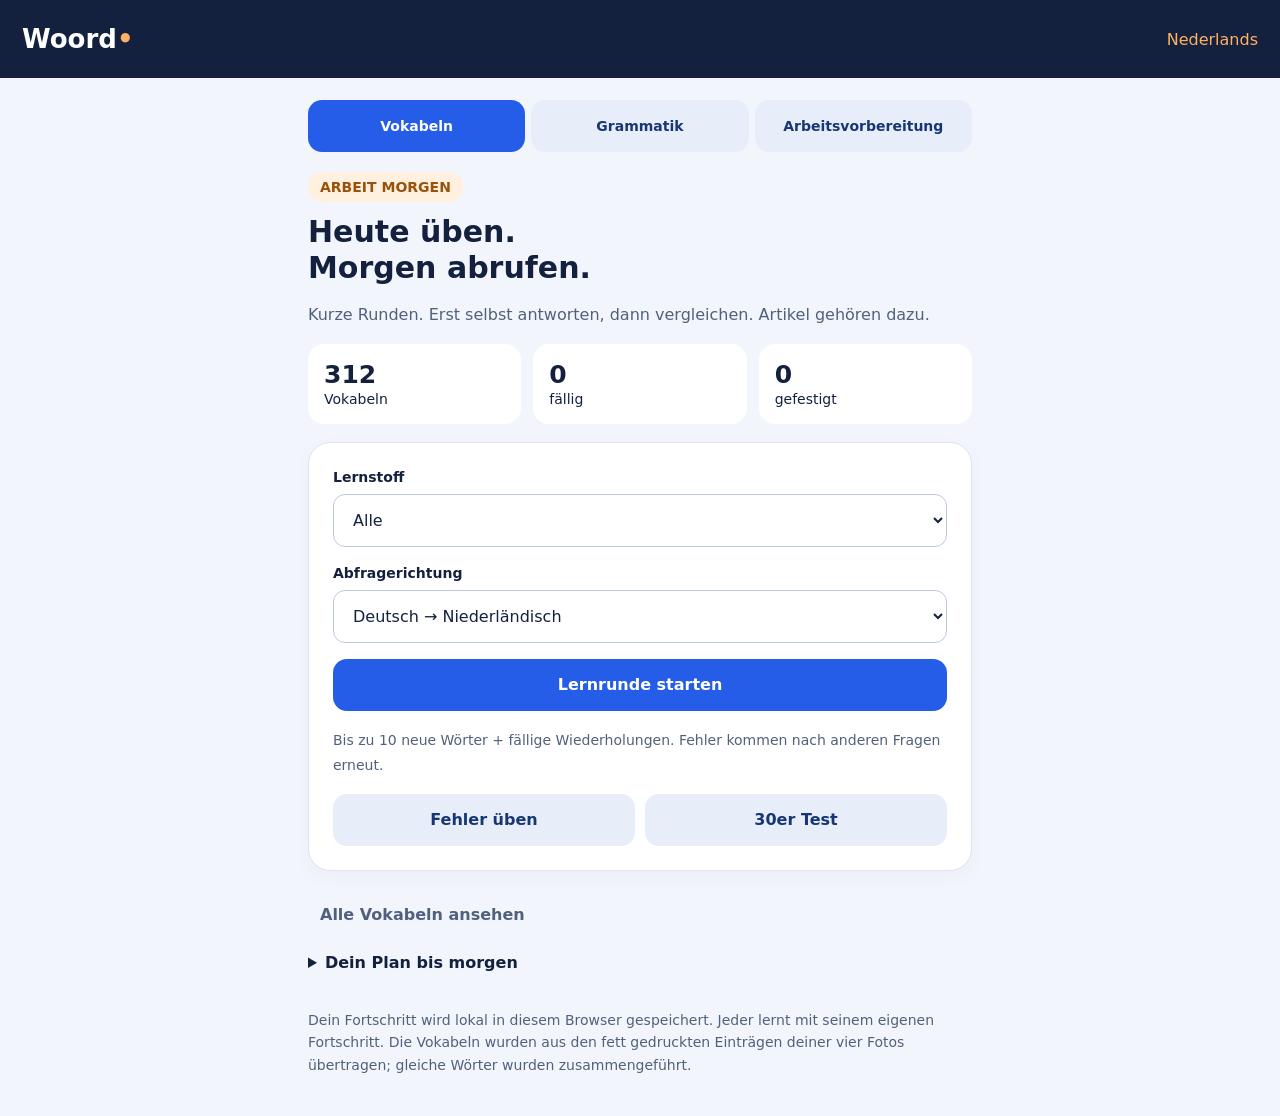
==== woord/index.html @ a08bf378 "Publish Woord Dutch learning app with local browser progress" ====
<!doctype html><html lang="de"><meta charset="utf-8"><meta name="viewport" content="width=device-width,initial-scale=1"><title>Woord – Niederländisch lernen</title><style>
:root{font-family:system-ui,sans-serif;color:#14213e;background:#f2f5fc}*{box-sizing:border-box}body{margin:0}header{background:#14213e;color:white;padding:24px 22px;display:flex;align-items:center;justify-content:space-between}header b{font-size:26px}header span{color:#ffb164}main{max-width:700px;margin:auto;padding:22px 18px 40px}h1{font-size:30px;line-height:1.2;margin:12px 0}h2{font-size:22px}.muted{color:#52617b;line-height:1.6}.card{background:white;border:1px solid #dce3f1;border-radius:22px;padding:24px;margin:18px 0;box-shadow:0 6px 22px #14213e08}.tag{font-size:14px;font-weight:700;color:#99520c;background:#fff0df;padding:7px 12px;border-radius:30px;display:inline-block}.stats{display:flex;gap:12px}.stats>div{flex:1;background:white;border-radius:16px;padding:16px}.stats b{display:block;font-size:25px}button,input,select{font:inherit;font-size:16px}button{background:#255de8;color:white;border:0;padding:16px 20px;border-radius:14px;font-weight:700;min-height:52px;cursor:pointer}button.secondary{background:#e8edfa;color:#163774}button.ghost{background:transparent;color:#52617b;padding:12px}button:disabled{opacity:.45}input,select{width:100%;padding:15px;border:1px solid #bbc8e0;border-radius:12px;background:white;color:#14213e;margin:8px 0 16px}input:focus{outline:3px solid #b6ccff}.wide{width:100%}.row{display:flex;gap:10px;flex-wrap:wrap}.row>button{flex:1}label{font-size:14px;font-weight:700}.prompt{font-size:32px;line-height:1.3;margin:24px 0;overflow-wrap:anywhere}progress{width:100%;height:8px;accent-color:#255de8}.feedback{padding:16px;border-radius:14px;background:#eef2fb;line-height:1.6;margin:14px 0}.good{background:#e1f4e9}.bad{background:#fff0e3}.word{padding:14px 0;border-bottom:1px solid #e4e9f4}.word b{display:block;font-size:18px}.word span{line-height:1.6;color:#52617b}a{color:#255de8}summary{cursor:pointer;padding:12px 0;font-weight:700}small{font-size:14px}footer{margin-top:25px;color:#52617b;font-size:14px;line-height:1.6}
.tablewrap{overflow-x:auto}table{border-collapse:collapse;width:100%;font-size:16px}td,th{border-bottom:1px solid #dce3f1;padding:12px 8px;text-align:left;vertical-align:top}th{background:#edf2fc}.lesson{line-height:1.7}.lesson p{margin:18px 0}.lesson li{margin:8px 0}.lesson ol{padding-left:24px}.grammarPrompt{font-size:24px}
textarea{width:100%;border:1px solid #bbc8e0;border-radius:14px;padding:16px;font:inherit;font-size:16px;line-height:1.6;color:#14213e}.modes{gap:6px}.modes button{font-size:14px;padding:12px 8px}.choices button{margin:7px 0;text-align:left}.pieces{margin:12px 0}.pieces .piece{flex:initial;max-width:100%}.piece{text-align:left;font-size:16px;white-space:normal;overflow-wrap:anywhere}.grammarPrompt{font-size:22px}
</style><header><b>Woord<span>•</span></b><span>Nederlands</span></header><main id="app"></main><script>const WORDS = [{"id": 0, "nl": "hartelijk", "de": ["herzlich"], "group": "Willkommen"}, {"id": 1, "nl": "welkom", "de": ["willkommen"], "group": "Willkommen"}, {"id": 2, "nl": "welk", "de": ["welche", "welcher", "welches"], "group": "Willkommen"}, {"id": 3, "nl": "het woord", "de": ["Wort"], "group": "Willkommen"}, {"id": 4, "nl": "horen", "de": ["gehören"], "group": "Willkommen"}, {"id": 5, "nl": "horen bij", "de": ["gehören zu"], "group": "Willkommen"}, {"id": 6, "nl": "de foto", "de": ["Foto"], "group": "Willkommen"}, {"id": 7, "nl": "de chocola", "de": ["Schokolade"], "group": "Willkommen"}, {"id": 8, "nl": "de fiets", "de": ["Fahrrad"], "group": "Willkommen"}, {"id": 9, "nl": "de regen", "de": ["Regen"], "group": "Willkommen"}, {"id": 10, "nl": "het schip", "de": ["Schiff"], "group": "Willkommen"}, {"id": 11, "nl": "de gracht", "de": ["Gracht", "Kanal"], "group": "Willkommen"}, {"id": 12, "nl": "het ijs", "de": ["Eis"], "group": "Willkommen"}, {"id": 13, "nl": "het strand", "de": ["Strand"], "group": "Willkommen"}, {"id": 14, "nl": "de tulp", "de": ["Tulpe"], "group": "Willkommen"}, {"id": 15, "nl": "de winter", "de": ["Winter"], "group": "Willkommen"}, {"id": 16, "nl": "de bloem", "de": ["Blume"], "group": "Willkommen"}, {"id": 17, "nl": "het terrasje", "de": ["Freisitz"], "group": "Willkommen"}, {"id": 18, "nl": "de haven", "de": ["Hafen"], "group": "Willkommen"}, {"id": 19, "nl": "de toerist", "de": ["Tourist"], "group": "Willkommen"}, {"id": 20, "nl": "de zee", "de": ["Meer"], "group": "Willkommen"}, {"id": 21, "nl": "de molen", "de": ["Mühle"], "group": "Willkommen"}, {"id": 22, "nl": "de boot", "de": ["Boot", "Schiff"], "group": "Willkommen"}, {"id": 23, "nl": "de vis", "de": ["Fisch"], "group": "Willkommen"}, {"id": 24, "nl": "luisteren", "de": ["hören", "zuhören"], "group": "Willkommen"}, {"id": 25, "nl": "Nederland", "de": ["Niederlande"], "group": "Willkommen"}, {"id": 26, "nl": "of", "de": ["oder"], "group": "Willkommen"}, {"id": 27, "nl": "Vlaanderen", "de": ["Flandern"], "group": "Willkommen"}, {"id": 28, "nl": "en", "de": ["und"], "group": "Willkommen"}, {"id": 29, "nl": "in", "de": ["in"], "group": "Lektion 1"}, {"id": 30, "nl": "bekijken", "de": ["ansehen"], "group": "Lektion 1"}, {"id": 31, "nl": "luisteren naar", "de": ["anhören"], "group": "Lektion 1"}, {"id": 32, "nl": "de zin", "de": ["Satz"], "group": "Lektion 1"}, {"id": 33, "nl": "nemen", "de": ["nehmen"], "group": "Lektion 1"}, {"id": 34, "nl": "de koffer", "de": ["Koffer"], "group": "Lektion 1"}, {"id": 35, "nl": "wel", "de": ["wohl", "schon"], "group": "Lektion 1"}, {"id": 36, "nl": "komen", "de": ["kommen"], "group": "Lektion 1"}, {"id": 37, "nl": "gaan", "de": ["gehen", "fahren"], "group": "Lektion 1"}, {"id": 38, "nl": "naar", "de": ["nach", "zu", "in"], "group": "Lektion 1"}, {"id": 39, "nl": "naar huis", "de": ["nach Hause"], "group": "Lektion 1"}, {"id": 40, "nl": "leuk", "de": ["schön", "nett"], "group": "Lektion 1"}, {"id": 41, "nl": "te", "de": ["zu"], "group": "Lektion 1"}, {"id": 42, "nl": "leren", "de": ["lernen"], "group": "Lektion 1"}, {"id": 43, "nl": "kennen", "de": ["kennen"], "group": "Lektion 1"}, {"id": 44, "nl": "Dag!", "de": ["(Guten) Tag!", "Guten Tag", "Tag"], "group": "Lektion 1"}, {"id": 45, "nl": "allemaal", "de": ["alle", "alles", "allerseits"], "group": "Lektion 1"}, {"id": 46, "nl": "lezen", "de": ["lesen"], "group": "Lektion 1"}, {"id": 47, "nl": "daarna", "de": ["danach"], "group": "Lektion 1"}, {"id": 48, "nl": "Hallo!", "de": ["Hallo"], "group": "Lektion 1"}, {"id": 49, "nl": "fijn", "de": ["toll"], "group": "Lektion 1"}, {"id": 50, "nl": "Wat fijn!", "de": ["Wie schön"], "group": "Lektion 1"}, {"id": 51, "nl": "Dank je wel.", "de": ["Danke"], "group": "Lektion 1"}, {"id": 52, "nl": "Hoi!", "de": ["Hi"], "group": "Lektion 1"}, {"id": 53, "nl": "zijn", "de": ["sein"], "group": "Lektion 1"}, {"id": 54, "nl": "de vriendin", "de": ["Freundin"], "group": "Lektion 1"}, {"id": 55, "nl": "van", "de": ["von"], "group": "Lektion 1"}, {"id": 56, "nl": "hier", "de": ["hier"], "group": "Lektion 1"}, {"id": 57, "nl": "de vakantie", "de": ["Urlaub"], "group": "Lektion 1"}, {"id": 58, "nl": "op vakantie", "de": ["im Urlaub", "in den Urlaub"], "group": "Lektion 1"}, {"id": 59, "nl": "heten", "de": ["heißen"], "group": "Lektion 1"}, {"id": 60, "nl": "waar vandaan", "de": ["woher"], "group": "Lektion 1"}, {"id": 61, "nl": "uit", "de": ["aus"], "group": "Lektion 1"}, {"id": 62, "nl": "Zwitserland", "de": ["Schweiz"], "group": "Lektion 1"}, {"id": 63, "nl": "wonen", "de": ["wohnen"], "group": "Lektion 1"}, {"id": 64, "nl": "de buurt", "de": ["Nähe"], "group": "Lektion 1"}, {"id": 65, "nl": "in de buurt van", "de": ["in der Nähe von"], "group": "Lektion 1"}, {"id": 66, "nl": "terug", "de": ["zurück"], "group": "Lektion 1"}, {"id": 67, "nl": "heel", "de": ["sehr"], "group": "Lektion 1"}, {"id": 68, "nl": "moe", "de": ["müde"], "group": "Lektion 1"}, {"id": 69, "nl": "ja", "de": ["ja"], "group": "Lektion 1"}, {"id": 70, "nl": "Goedemiddag!", "de": ["Guten Tag"], "group": "Lektion 1"}, {"id": 71, "nl": "meneer", "de": ["Herr"], "group": "Lektion 1"}, {"id": 72, "nl": "Duitsland", "de": ["Deutschland"], "group": "Lektion 1"}, {"id": 73, "nl": "wie", "de": ["wer"], "group": "Lektion 1"}, {"id": 74, "nl": "Dank u wel.", "de": ["Danke"], "group": "Lektion 1"}, {"id": 75, "nl": "nog", "de": ["noch"], "group": "Lektion 1"}, {"id": 76, "nl": "nog eens", "de": ["noch einmal"], "group": "Lektion 1"}, {"id": 77, "nl": "de vraag", "de": ["Frage"], "group": "Lektion 1"}, {"id": 78, "nl": "het antwoord", "de": ["Antwort"], "group": "Lektion 1"}, {"id": 79, "nl": "elkaar", "de": ["einander"], "group": "Lektion 1"}, {"id": 80, "nl": "bij elkaar", "de": ["zueinander"], "group": "Lektion 1"}, {"id": 81, "nl": "waar", "de": ["wo"], "group": "Lektion 1"}, {"id": 82, "nl": "hoe", "de": ["wie"], "group": "Lektion 1"}, {"id": 83, "nl": "mevrouw", "de": ["Frau"], "group": "Lektion 1"}, {"id": 84, "nl": "Oostenrijk", "de": ["Österreich"], "group": "Lektion 1"}, {"id": 85, "nl": "de mens", "de": ["Mensch"], "group": "Lektion 1"}, {"id": 86, "nl": "de cursus", "de": ["Kurs"], "group": "Lektion 1"}, {"id": 87, "nl": "juist", "de": ["richtig"], "group": "Lektion 1"}, {"id": 88, "nl": "met", "de": ["mit"], "group": "Lektion 1"}, {"id": 89, "nl": "de trein", "de": ["Zug"], "group": "Lektion 1"}, {"id": 90, "nl": "werken", "de": ["arbeiten"], "group": "Lektion 1"}, {"id": 91, "nl": "daar", "de": ["dort", "da"], "group": "Lektion 1"}, {"id": 92, "nl": "bij", "de": ["bei", "zu"], "group": "Lektion 1"}, {"id": 93, "nl": "de bank", "de": ["Bank"], "group": "Lektion 1"}, {"id": 94, "nl": "maar", "de": ["aber"], "group": "Lektion 1"}, {"id": 95, "nl": "vaak", "de": ["oft"], "group": "Lektion 1"}, {"id": 96, "nl": "België", "de": ["Belgien"], "group": "Lektion 1"}, {"id": 97, "nl": "hebben", "de": ["haben"], "group": "Lektion 1"}, {"id": 98, "nl": "de vriend", "de": ["Freund"], "group": "Lektion 1"}, {"id": 99, "nl": "zitten", "de": ["sitzen"], "group": "Lektion 1"}, {"id": 100, "nl": "tegenover", "de": ["gegenüber"], "group": "Lektion 1"}, {"id": 101, "nl": "lang", "de": ["lang", "lange"], "group": "Lektion 1"}, {"id": 102, "nl": "dan", "de": ["dann"], "group": "Lektion 1"}, {"id": 103, "nl": "altijd", "de": ["immer"], "group": "Lektion 1"}, {"id": 104, "nl": "slapen", "de": ["schlafen"], "group": "Lektion 1"}, {"id": 105, "nl": "spreken", "de": ["sprechen"], "group": "Lektion 1"}, {"id": 106, "nl": "uitspreken", "de": ["aussprechen"], "group": "Lektion 1"}, {"id": 107, "nl": "open", "de": ["offen"], "group": "Lektion 1"}, {"id": 108, "nl": "gesloten", "de": ["geschlossen"], "group": "Lektion 1"}, {"id": 109, "nl": "nu", "de": ["jetzt"], "group": "Lektion 1"}, {"id": 110, "nl": "de opdracht", "de": ["Aufgabe"], "group": "Lektion 1"}, {"id": 111, "nl": "volledig", "de": ["vollständig", "komplett"], "group": "Lektion 1"}, {"id": 112, "nl": "kunnen", "de": ["können"], "group": "Lektion 1"}, {"id": 113, "nl": "even", "de": ["mal", "gerade", "kurz"], "group": "Lektion 1"}, {"id": 114, "nl": "spellen", "de": ["buchstabieren"], "group": "Lektion 1"}, {"id": 115, "nl": "het alfabet", "de": ["Alphabet"], "group": "Lektion 1"}, {"id": 116, "nl": "zeggen", "de": ["sagen"], "group": "Lektion 1"}, {"id": 117, "nl": "de naam", "de": ["Name"], "group": "Lektion 1"}, {"id": 118, "nl": "de voornaam", "de": ["Vorname"], "group": "Lektion 1"}, {"id": 119, "nl": "de achternaam", "de": ["Nachname"], "group": "Lektion 1"}, {"id": 120, "nl": "Nederlands", "de": ["niederländisch"], "group": "Lektion 1"}, {"id": 121, "nl": "Vlaams", "de": ["flämisch"], "group": "Lektion 1"}, {"id": 122, "nl": "de familienaam", "de": ["Familienname"], "group": "Lektion 1"}, {"id": 123, "nl": "bedankt", "de": ["danke"], "group": "Lektion 1"}, {"id": 124, "nl": "de afkorting", "de": ["Abkürzung"], "group": "Lektion 1"}, {"id": 125, "nl": "wat", "de": ["was"], "group": "Lektion 1"}, {"id": 126, "nl": "het centraal station (het CS)", "de": ["Hauptbahnhof"], "group": "Lektion 1"}, {"id": 127, "nl": "de universiteit", "de": ["Universität"], "group": "Lektion 1"}, {"id": 128, "nl": "mogen", "de": ["dürfen"], "group": "Lektion 1"}, {"id": 129, "nl": "voorstellen", "de": ["vorstellen"], "group": "Lektion 1"}, {"id": 130, "nl": "Goedemorgen!", "de": ["Guten Morgen"], "group": "Lektion 1"}, {"id": 131, "nl": "Goedenavond!", "de": ["Guten Abend"], "group": "Lektion 1"}, {"id": 132, "nl": "Doei!", "de": ["Tschüss"], "group": "Lektion 1"}, {"id": 133, "nl": "Tot ziens!", "de": ["Auf Wiedersehen"], "group": "Lektion 1"}, {"id": 134, "nl": "Welterusten!", "de": ["Gute Nacht"], "group": "Lektion 1"}, {"id": 135, "nl": "Slaap lekker!", "de": ["Schlaf gut"], "group": "Lektion 1"}, {"id": 136, "nl": "de collega", "de": ["Kollege", "Kollegin"], "group": "Lektion 1"}, {"id": 137, "nl": "maken", "de": ["machen", "tun"], "group": "Lektion 1"}, {"id": 138, "nl": "samen", "de": ["zusammen"], "group": "Lektion 1"}, {"id": 139, "nl": "twee", "de": ["zwei"], "group": "Lektion 1"}, {"id": 140, "nl": "gebruiken", "de": ["verwenden"], "group": "Lektion 1"}, {"id": 141, "nl": "schrijven", "de": ["schreiben"], "group": "Lektion 1"}, {"id": 142, "nl": "opschrijven", "de": ["aufschreiben"], "group": "Lektion 1"}, {"id": 143, "nl": "natuurlijk", "de": ["natürlich"], "group": "Lektion 1"}, {"id": 144, "nl": "eigenlijk", "de": ["eigentlich"], "group": "Lektion 1"}, {"id": 145, "nl": "beter", "de": ["besser"], "group": "Lektion 1"}, {"id": 146, "nl": "onthouden", "de": ["merken"], "group": "Lektion 1"}, {"id": 147, "nl": "alles", "de": ["alles"], "group": "Lektion 1"}, {"id": 148, "nl": "op", "de": ["auf", "in"], "group": "Lektion 1"}, {"id": 149, "nl": "meerdere", "de": ["mehrere"], "group": "Lektion 1"}, {"id": 150, "nl": "de mogelijkheid", "de": ["Möglichkeit"], "group": "Lektion 1"}, {"id": 151, "nl": "kiezen", "de": ["wählen"], "group": "Lektion 1"}, {"id": 152, "nl": "wanneer", "de": ["wann"], "group": "Lektion 1"}, {"id": 153, "nl": "zetten", "de": ["setzen"], "group": "Lektion 1"}, {"id": 154, "nl": "beantwoorden", "de": ["beantworten"], "group": "Lektion 1"}, {"id": 155, "nl": "jezelf", "de": ["dir selbst", "dich selbst"], "group": "Lektion 1"}, {"id": 156, "nl": "alsjeblieft", "de": ["bitte"], "group": "Lektion 1"}, {"id": 157, "nl": "over", "de": ["über"], "group": "Lektion 1"}, {"id": 158, "nl": "vertellen", "de": ["erzählen"], "group": "Lektion 1"}, {"id": 159, "nl": "drie", "de": ["drei"], "group": "Lektion 1"}, {"id": 160, "nl": "de tekst", "de": ["Text"], "group": "Lektion 1"}, {"id": 161, "nl": "de pagina", "de": ["Seite"], "group": "Lektion 1"}, {"id": 162, "nl": "het boek", "de": ["Buch"], "group": "Lektion 1"}, {"id": 163, "nl": "zoeken", "de": ["suchen"], "group": "Lektion 1"}, {"id": 164, "nl": "proberen", "de": ["versuchen"], "group": "Lektion 1"}, {"id": 165, "nl": "de betekenis", "de": ["Bedeutung"], "group": "Lektion 1"}, {"id": 166, "nl": "raden", "de": ["erraten"], "group": "Lektion 1"}, {"id": 167, "nl": "ongeveer", "de": ["ungefähr"], "group": "Lektion 1"}, {"id": 168, "nl": "het miljoen", "de": ["Million"], "group": "Lektion 1"}, {"id": 169, "nl": "ook", "de": ["auch"], "group": "Lektion 1"}, {"id": 170, "nl": "het deel", "de": ["Teil"], "group": "Lektion 1"}, {"id": 171, "nl": "het eiland", "de": ["Insel"], "group": "Lektion 1"}, {"id": 172, "nl": "letten", "de": ["achten"], "group": "Lektion 1"}, {"id": 173, "nl": "de uitspraak", "de": ["Aussprache"], "group": "Lektion 1"}, {"id": 174, "nl": "de letter", "de": ["Buchstabe"], "group": "Lektion 1"}, {"id": 175, "nl": "de muziek", "de": ["Musik"], "group": "Lektion 1"}, {"id": 176, "nl": "passen", "de": ["passen"], "group": "Lektion 1"}, {"id": 177, "nl": "kort", "de": ["kurz"], "group": "Lektion 1"}, {"id": 178, "nl": "als", "de": ["wenn", "als"], "group": "Lektion 1"}, {"id": 179, "nl": "goed", "de": ["gut"], "group": "Lektion 2"}, {"id": 180, "nl": "hartstikke", "de": ["sehr"], "group": "Lektion 2"}, {"id": 181, "nl": "Het gaat wel.", "de": ["Es geht so"], "group": "Lektion 2"}, {"id": 182, "nl": "het beetje", "de": ["bisschen"], "group": "Lektion 2"}, {"id": 183, "nl": "een beetje", "de": ["ein bisschen"], "group": "Lektion 2"}, {"id": 184, "nl": "verkouden", "de": ["erkältet"], "group": "Lektion 2"}, {"id": 185, "nl": "niet", "de": ["nicht"], "group": "Lektion 2"}, {"id": 186, "nl": "betekenen", "de": ["bedeuten"], "group": "Lektion 2"}, {"id": 187, "nl": "ziek", "de": ["krank"], "group": "Lektion 2"}, {"id": 188, "nl": "vervelend", "de": ["unangenehm", "ärgerlich"], "group": "Lektion 2"}, {"id": 189, "nl": "toch", "de": ["trotzdem"], "group": "Lektion 2"}, {"id": 190, "nl": "zo", "de": ["so"], "group": "Lektion 2"}, {"id": 191, "nl": "erg", "de": ["schlimm"], "group": "Lektion 2"}, {"id": 192, "nl": "binnen", "de": ["herein"], "group": "Lektion 2"}, {"id": 193, "nl": "prima", "de": ["prima"], "group": "Lektion 2"}, {"id": 194, "nl": "uitstekend", "de": ["hervorragend"], "group": "Lektion 2"}, {"id": 195, "nl": "Het spijt me.", "de": ["Es tut mir leid"], "group": "Lektion 2"}, {"id": 196, "nl": "liggen", "de": ["liegen"], "group": "Lektion 2"}, {"id": 197, "nl": "thuis", "de": ["zu Hause"], "group": "Lektion 2"}, {"id": 198, "nl": "best", "de": ["gut"], "group": "Lektion 2"}, {"id": 199, "nl": "het huiswerk", "de": ["Hausaufgaben"], "group": "Lektion 2"}, {"id": 200, "nl": "gelukkig", "de": ["zum Glück", "glücklicherweise"], "group": "Lektion 2"}, {"id": 201, "nl": "beginnen", "de": ["beginnen"], "group": "Lektion 2"}, {"id": 202, "nl": "kijken", "de": ["schauen"], "group": "Lektion 2"}, {"id": 203, "nl": "doen", "de": ["machen", "tun"], "group": "Lektion 2"}, {"id": 204, "nl": "de les", "de": ["Unterricht"], "group": "Lektion 2"}, {"id": 205, "nl": "antwoorden", "de": ["antworten"], "group": "Lektion 2"}, {"id": 206, "nl": "vragen", "de": ["fragen"], "group": "Lektion 2"}, {"id": 207, "nl": "de docent", "de": ["Dozent", "Kursleiter"], "group": "Lektion 2"}, {"id": 208, "nl": "zelf", "de": ["selbst"], "group": "Lektion 2"}, {"id": 209, "nl": "sorry", "de": ["Entschuldigung"], "group": "Lektion 2"}, {"id": 210, "nl": "alstublieft", "de": ["bitte"], "group": "Lektion 2"}, {"id": 211, "nl": "herhalen", "de": ["wiederholen"], "group": "Lektion 2"}, {"id": 212, "nl": "misschien", "de": ["vielleicht"], "group": "Lektion 2"}, {"id": 213, "nl": "langzaam", "de": ["langsam"], "group": "Lektion 2"}, {"id": 214, "nl": "hard", "de": ["laut"], "group": "Lektion 2"}, {"id": 215, "nl": "het bord", "de": ["Tafel"], "group": "Lektion 2"}, {"id": 216, "nl": "begrijpen", "de": ["verstehen"], "group": "Lektion 2"}, {"id": 217, "nl": "uitleggen", "de": ["erklären"], "group": "Lektion 2"}, {"id": 218, "nl": "Duits", "de": ["deutsch"], "group": "Lektion 2"}, {"id": 219, "nl": "zien", "de": ["sehen"], "group": "Lektion 2"}, {"id": 220, "nl": "het lokaal", "de": ["Raum"], "group": "Lektion 2"}, {"id": 221, "nl": "de cd-speler", "de": ["CD-Player"], "group": "Lektion 2"}, {"id": 222, "nl": "het etui", "de": ["Federmappe"], "group": "Lektion 2"}, {"id": 223, "nl": "de poster", "de": ["Poster"], "group": "Lektion 2"}, {"id": 224, "nl": "de tafel", "de": ["Tisch"], "group": "Lektion 2"}, {"id": 225, "nl": "de cd", "de": ["CD"], "group": "Lektion 2"}, {"id": 226, "nl": "de pen", "de": ["Stift"], "group": "Lektion 2"}, {"id": 227, "nl": "de ordner", "de": ["Ordner"], "group": "Lektion 2"}, {"id": 228, "nl": "de tas", "de": ["Tasche"], "group": "Lektion 2"}, {"id": 229, "nl": "de stoel", "de": ["Stuhl"], "group": "Lektion 2"}, {"id": 230, "nl": "de beamer", "de": ["Beamer"], "group": "Lektion 2"}, {"id": 231, "nl": "meer", "de": ["mehr"], "group": "Lektion 2"}, {"id": 232, "nl": "het raam", "de": ["Fenster"], "group": "Lektion 2"}, {"id": 233, "nl": "de partner", "de": ["Partner"], "group": "Lektion 2"}, {"id": 234, "nl": "de map", "de": ["Hefter"], "group": "Lektion 2"}, {"id": 235, "nl": "de school", "de": ["Schule"], "group": "Lektion 2"}, {"id": 236, "nl": "de auto", "de": ["Auto"], "group": "Lektion 2"}, {"id": 237, "nl": "nieuw", "de": ["neu"], "group": "Lektion 2"}, {"id": 238, "nl": "meebrengen", "de": ["mitbringen"], "group": "Lektion 2"}, {"id": 239, "nl": "de oefening", "de": ["Übung"], "group": "Lektion 2"}, {"id": 240, "nl": "ieder", "de": ["jede", "jeder", "jedes"], "group": "Lektion 2"}, {"id": 241, "nl": "het woordenboek", "de": ["Wörterbuch"], "group": "Lektion 2"}, {"id": 242, "nl": "de taxi", "de": ["Taxi"], "group": "Lektion 2"}, {"id": 243, "nl": "de firma", "de": ["Firma"], "group": "Lektion 2"}, {"id": 244, "nl": "de student", "de": ["Student"], "group": "Lektion 2"}, {"id": 245, "nl": "de baby", "de": ["Baby"], "group": "Lektion 2"}, {"id": 246, "nl": "het kind", "de": ["Kind"], "group": "Lektion 2"}, {"id": 247, "nl": "de koe", "de": ["Kuh"], "group": "Lektion 2"}, {"id": 248, "nl": "de stad", "de": ["Stadt"], "group": "Lektion 2"}, {"id": 249, "nl": "de dag", "de": ["Tag"], "group": "Lektion 2"}, {"id": 250, "nl": "de brief", "de": ["Brief"], "group": "Lektion 2"}, {"id": 251, "nl": "het huis", "de": ["Haus"], "group": "Lektion 2"}, {"id": 252, "nl": "de fotograaf", "de": ["Fotograf"], "group": "Lektion 2"}, {"id": 253, "nl": "de man", "de": ["Mann"], "group": "Lektion 2"}, {"id": 254, "nl": "de maan", "de": ["Mond"], "group": "Lektion 2"}, {"id": 255, "nl": "de kaas", "de": ["Käse"], "group": "Lektion 2"}, {"id": 256, "nl": "de boom", "de": ["Baum"], "group": "Lektion 2"}, {"id": 257, "nl": "nee", "de": ["nein"], "group": "Lektion 2"}, {"id": 258, "nl": "Beterschap!", "de": ["Gute Besserung"], "group": "Lektion 2"}, {"id": 259, "nl": "het kopje", "de": ["Tasse"], "group": "Lektion 2"}, {"id": 260, "nl": "de thee", "de": ["Tee"], "group": "Lektion 2"}, {"id": 261, "nl": "het glas", "de": ["Glas"], "group": "Lektion 2"}, {"id": 262, "nl": "het getal", "de": ["Zahl"], "group": "Lektion 2"}, {"id": 263, "nl": "nul", "de": ["null"], "group": "Lektion 2"}, {"id": 264, "nl": "één", "de": ["eins"], "group": "Lektion 2"}, {"id": 265, "nl": "vier", "de": ["vier"], "group": "Lektion 2"}, {"id": 266, "nl": "vijf", "de": ["fünf"], "group": "Lektion 2"}, {"id": 267, "nl": "zes", "de": ["sechs"], "group": "Lektion 2"}, {"id": 268, "nl": "zeven", "de": ["sieben"], "group": "Lektion 2"}, {"id": 269, "nl": "acht", "de": ["acht"], "group": "Lektion 2"}, {"id": 270, "nl": "negen", "de": ["neun"], "group": "Lektion 2"}, {"id": 271, "nl": "tien", "de": ["zehn"], "group": "Lektion 2"}, {"id": 272, "nl": "elf", "de": ["elf"], "group": "Lektion 2"}, {"id": 273, "nl": "twaalf", "de": ["zwölf"], "group": "Lektion 2"}, {"id": 274, "nl": "dertien", "de": ["dreizehn"], "group": "Lektion 2"}, {"id": 275, "nl": "veertien", "de": ["vierzehn"], "group": "Lektion 2"}, {"id": 276, "nl": "twintig", "de": ["zwanzig"], "group": "Lektion 2"}, {"id": 277, "nl": "dertig", "de": ["dreißig"], "group": "Lektion 2"}, {"id": 278, "nl": "veertig", "de": ["vierzig"], "group": "Lektion 2"}, {"id": 279, "nl": "tachtig", "de": ["achtzig"], "group": "Lektion 2"}, {"id": 280, "nl": "honderd", "de": ["hundert"], "group": "Lektion 2"}, {"id": 281, "nl": "duizend", "de": ["tausend"], "group": "Lektion 2"}, {"id": 282, "nl": "bedenken", "de": ["ausdenken"], "group": "Lektion 2"}, {"id": 283, "nl": "het cijfer", "de": ["Ziffer"], "group": "Lektion 2"}, {"id": 284, "nl": "voorlezen", "de": ["vorlesen"], "group": "Lektion 2"}, {"id": 285, "nl": "het telefoonnummer", "de": ["Telefonnummer"], "group": "Lektion 2"}, {"id": 286, "nl": "de postcode", "de": ["Postleitzahl"], "group": "Lektion 2"}, {"id": 287, "nl": "het postnummer", "de": ["Postleitzahl (B)", "Postleitzahl"], "group": "Lektion 2"}, {"id": 288, "nl": "mobiel", "de": ["mobil"], "group": "Lektion 2"}, {"id": 289, "nl": "het alarmnummer", "de": ["Notrufnummer"], "group": "Lektion 2"}, {"id": 290, "nl": "oud", "de": ["alt"], "group": "Lektion 2"}, {"id": 291, "nl": "het jaar", "de": ["Jahr"], "group": "Lektion 2"}, {"id": 292, "nl": "slecht", "de": ["schlecht"], "group": "Lektion 2"}, {"id": 293, "nl": "hoeveel", "de": ["wie viel"], "group": "Lektion 2"}, {"id": 294, "nl": "er is/zijn", "de": ["es gibt"], "group": "Lektion 2"}, {"id": 295, "nl": "de vrouw", "de": ["Frau"], "group": "Lektion 2"}, {"id": 296, "nl": "willen", "de": ["wollen"], "group": "Lektion 2"}, {"id": 297, "nl": "volgen", "de": ["besuchen", "absolvieren"], "group": "Lektion 2"}, {"id": 298, "nl": "de volksuniversiteit", "de": ["Volkshochschule"], "group": "Lektion 2"}, {"id": 299, "nl": "het geslacht", "de": ["Geschlecht"], "group": "Lektion 2"}, {"id": 300, "nl": "de straat", "de": ["Straße"], "group": "Lektion 2"}, {"id": 301, "nl": "het huisnummer", "de": ["Hausnummer"], "group": "Lektion 2"}, {"id": 302, "nl": "de plaats", "de": ["Ort", "Stelle"], "group": "Lektion 2"}, {"id": 303, "nl": "tot en met (t/m)", "de": ["bis einschließlich"], "group": "Lektion 2"}, {"id": 304, "nl": "de telefoon", "de": ["Telefon"], "group": "Lektion 2"}, {"id": 305, "nl": "privé", "de": ["privat"], "group": "Lektion 2"}, {"id": 306, "nl": "het werk", "de": ["Arbeit"], "group": "Lektion 2"}, {"id": 307, "nl": "het e-mailadres", "de": ["E-Mail-Adresse"], "group": "Lektion 2"}, {"id": 308, "nl": "het bedrag", "de": ["Betrag"], "group": "Lektion 2"}, {"id": 309, "nl": "de datum", "de": ["Datum"], "group": "Lektion 2"}, {"id": 310, "nl": "de handtekening", "de": ["Unterschrift"], "group": "Lektion 2"}, {"id": 311, "nl": "vertalen", "de": ["übersetzen"], "group": "Lektion 2"}];</script><script>const app=document.getElementById('app');
let state;try{state=JSON.parse(typeof Android!=='undefined'?Android.load():localStorage.getItem('woord-v1'))||{cards:{},sessions:0}}catch(e){state={cards:{},sessions:0}}
state.cards=state.cards||{};state.sessions=state.sessions||0;
let group='Alle',direction='nl',session=null;
const esc=s=>String(s).replace(/[&<>"']/g,c=>({'&':'&amp;','<':'&lt;','>':'&gt;','"':'&quot;',"'":'&#39;'}[c]));
const norm=s=>s.toLowerCase().normalize('NFC').replace(/[.!?,]/g,'').replace(/\s+/g,' ').trim();
function save(){let s=JSON.stringify(state);if(typeof Android!=='undefined')Android.save(s);else localStorage.setItem('woord-v1',s)}
const key=(w,d)=>w.id+':'+d, get=(w,d)=>state.cards[key(w,d)]||{level:0,due:0,errors:0,seen:0};
function pool(){return WORDS.filter(w=>group==='Alle'||w.group===group)}
function shuffle(a){return [...a].sort(()=>Math.random()-.5)}
function home(){session=null;let p=pool(),due=p.filter(w=>get(w,direction).seen&&get(w,direction).due<=Date.now()).length,secure=p.filter(w=>get(w,direction).level>=3).length;
app.innerHTML=`${modeNav('vocab')}<span class="tag" style="margin-top:20px">ARBEIT MORGEN</span><h1>Heute üben.<br>Morgen abrufen.</h1><p class="muted">Kurze Runden. Erst selbst antworten, dann vergleichen. Artikel gehören dazu.</p><div class="stats"><div><b>${p.length}</b><small>Vokabeln</small></div><div><b>${due}</b><small>fällig</small></div><div><b>${secure}</b><small>gefestigt</small></div></div><div class="card"><label for="group">Lernstoff</label><select id="group">${['Alle','Willkommen','Lektion 1','Lektion 2'].map(x=>`<option ${group===x?'selected':''}>${x}</option>`).join('')}</select><label for="direction">Abfragerichtung</label><select id="direction"><option value="nl" ${direction==='nl'?'selected':''}>Deutsch → Niederländisch</option><option value="de" ${direction==='de'?'selected':''}>Niederländisch → Deutsch</option></select><button class="wide" onclick="start('learn')">Lernrunde starten</button><p class="muted"><small>Bis zu 10 neue Wörter + fällige Wiederholungen. Fehler kommen nach anderen Fragen erneut.</small></p><div class="row"><button class="secondary" onclick="start('errors')">Fehler üben</button><button class="secondary" onclick="start('exam')">30er Test</button></div></div><button class="ghost" onclick="list()">Alle Vokabeln ansehen</button><details><summary>Dein Plan bis morgen</summary><p class="muted">Heute: Lernrunden in kleinen Gruppen. Nach etwa 20 Minuten eine kurze Pause. Später nochmals Fehler üben und einen Test machen. Morgen: fällige Wörter und Fehler wiederholen. Schlaf nicht fürs Durchlernen kürzen.</p><p class="muted">Die App plant erfolgreiche Antworten nach 10 Minuten, 1 Tag, 3 Tagen, 7 und 14 Tagen ein. Das ist eine praktische Umsetzung, kein wissenschaftlich optimierter Zeitplan für dich. „Gefestigt“ heißt: dreimal ohne Hilfe richtig beantwortet.</p><p class="muted">Selbstabfragen und verteiltes Üben sind gut belegt: Dunlosky et al. (2013), <a href="https://pubmed.ncbi.nlm.nih.gov/26173288/">Studienübersicht</a>.</p></details><footer>Dein Fortschritt wird lokal in diesem Browser gespeichert. Jeder lernt mit seinem eigenen Fortschritt. Die Vokabeln wurden aus den fett gedruckten Einträgen deiner vier Fotos übertragen; gleiche Wörter wurden zusammengeführt.</footer>`;
document.getElementById('group').onchange=e=>{group=e.target.value;home()};document.getElementById('direction').onchange=e=>{direction=e.target.value;home()};}
function start(mode){let p=pool(),items;
if(mode==='exam')items=shuffle(p).slice(0,30);
else if(mode==='errors')items=shuffle(p.filter(w=>get(w,direction).errors>0&&get(w,direction).level<3)).slice(0,20);
else{let due=shuffle(p.filter(w=>get(w,direction).seen&&get(w,direction).due<=Date.now())).slice(0,20);let fresh=p.filter(w=>!get(w,direction).seen).slice(0,10);items=[...due,...fresh]}
if(!items.length){app.innerHTML=`<div class="card"><h2>${mode==='errors'?'Keine unsicheren Fehler.':'Alles für jetzt erledigt.'}</h2><p class="muted">${mode==='errors'?'Starte eine Lernrunde oder prüfe dich mit dem Test.':'Mach später mit den fälligen Wiederholungen weiter oder nutze jetzt den Test.'}</p><button onclick="home()">Zur Übersicht</button></div>`;return}
session={mode,q:items.map(w=>({w,intro:mode==='learn'&&!get(w,direction).seen})),index:0,answers:[],help:false,started:Date.now(),max:Math.min(items.length*3,60),graded:false};show()}
function targets(w){if(direction==='de')return w.de;let a=[w.nl];if(w.nl==='het centraal station (het CS)')a=['het centraal station','het CS'];if(w.nl==='tot en met (t/m)')a=['tot en met','t/m'];if(w.nl==='er is/zijn')a=['er is','er zijn','er is/zijn'];return a}
function show(){let s=session;if(s.index>=s.q.length||s.index>=s.max)return finish();s.help=false;s.graded=false;let item=s.q[s.index],w=item.w;let prompt=direction==='nl'?w.de.join(' / '):w.nl;
if(direction==='nl'&&['Dank je wel.','Dank u wel.','alsjeblieft','alstublieft'].includes(w.nl))prompt+=' ('+(['Dank u wel.','alstublieft'].includes(w.nl)?'formell':'informell')+')';
app.innerHTML=`<button class="ghost" onclick="leave()">Runde beenden</button><div class="row"><small>${s.mode==='exam'?'TEST':s.mode==='errors'?'FEHLER ÜBEN':'LERNRUNDE'}</small><small>${s.index+1} / ${Math.min(s.q.length,s.max)}</small></div><progress value="${s.index}" max="${Math.min(s.q.length,s.max)}"></progress><div class="card"><span class="tag">${esc(w.group)}</span>${item.intro?`<h2>Neues Wort</h2><div class="prompt">${esc(w.nl)}</div><p class="muted">${esc(w.de.join(' / '))}</p><p class="muted">Lies das Wort und sprich es einmal laut. Gleich fragst du es aus dem Kopf ab.</p><button class="wide" onclick="ready()">Jetzt abfragen</button>`:`<p class="muted">${direction==='nl'?'Schreibe auf Niederländisch.':'Schreibe eine deutsche Bedeutung.'}</p><div class="prompt">${esc(prompt)}</div><form id="form"><input id="answer" autocomplete="off" autocapitalize="none" spellcheck="false" aria-label="Deine Übersetzung" placeholder="Deine Antwort"><button class="wide" id="check">Prüfen</button></form><div id="feedback" aria-live="polite"></div>${s.mode!=='exam'?'<button class="ghost" id="hint" onclick="hint()">Lösung zeigen</button>':''}`}</div>`;
if(!item.intro){document.getElementById('form').onsubmit=e=>{e.preventDefault();grade()};}}
function ready(){session.q[session.index].intro=false;show()}
function hint(){if(session.graded)return;session.help=true;document.getElementById('feedback').innerHTML=`<div class="feedback">${esc(targets(session.q[session.index].w).join(' / '))}<br><small>Mit Hilfe zählt diese Antwort als Wiederholung.</small></div>`;document.getElementById('hint').disabled=true}
function grade(){let s=session;if(s.graded)return;let w=s.q[s.index].w,answer=document.getElementById('answer').value;if(!answer.trim()&&!s.help){document.getElementById('answer').focus();return}s.graded=true;let ok=!s.help&&targets(w).some(t=>norm(t)===norm(answer));
// The same German meaning may correspond to more than one bold Dutch entry.
if(direction==='nl'&&!s.help){let equivalents=WORDS.filter(x=>x.de.some(v=>w.de.some(t=>norm(v)===norm(t))));if(equivalents.some(x=>targets(x).some(t=>norm(t)===norm(answer)))&&!['Dank je wel.','Dank u wel.','alsjeblieft','alstublieft'].includes(w.nl))ok=true;}
s.answers.push({w,answer,ok,help:s.help});if(s.mode!=='exam')update(w,ok);
if(!ok&&s.mode!=='exam'&&s.q.length<s.max)s.q.splice(Math.min(s.index+4,s.q.length),0,{w,intro:false});
document.getElementById('answer').disabled=true;document.getElementById('check').disabled=true;if(document.getElementById('hint'))document.getElementById('hint').disabled=true;
document.getElementById('feedback').innerHTML=s.mode==='exam'?`<button class="wide secondary" onclick="next()">Weiter</button>`:`<div class="feedback ${ok?'good':'bad'}"><b>${ok?'Richtig.':s.help?'Mit Hilfe gelernt.':'Noch einmal üben.'}</b><br>${esc(targets(w).join(' / '))}${!ok?'<br><small>Merke dir auch Artikel und Schreibweise. Das Wort kommt wieder.</small>':''}</div><button class="wide" onclick="next()">Weiter</button>`;}
function update(w,ok){let c=get(w,direction);c={...c};c.seen++;if(ok)c.level=Math.min(c.level+1,5);else{c.level=0;c.errors++}c.due=Date.now()+(ok?[0,600000,86400000,259200000,604800000,1209600000][c.level]:60000);state.cards[key(w,direction)]=c;save()}
function next(){session.index++;show()}
function leave(){if(session&&session.kind==='grammar'){if(confirm('Grammatikrunde beenden? Geübte Aufgaben bleiben gespeichert.')){if(session.mode==='exam')gFinish();else if(session.domain==='prep')prepHome();else grammarHome()}return;}if(confirm('Runde beenden? Bereits geübte Wörter bleiben gespeichert.')){if(session.mode==='exam')finish();else home()}}
function finish(){let s=session;if(s.mode==='exam')s.answers.forEach(a=>update(a.w,a.ok));state.sessions++;save();let right=s.answers.filter(a=>a.ok).length,wrong=s.answers.filter(a=>!a.ok);app.innerHTML=`<span class="tag">${s.mode==='exam'?'TESTERGEBNIS':'RUNDE GESCHAFFT'}</span><h1>${right} / ${s.answers.length} richtig</h1><p class="muted">${s.mode==='exam'?'Ohne Hilfe abgefragt.':'Gezählt werden alle Antworten, auch Wiederholungen.'} ${Math.max(1,Math.round((Date.now()-s.started)/60000))} Minuten geübt.</p><div class="card"><h2>${wrong.length?'Diese Wörter brauchen noch Übung':'Gut gemacht.'}</h2>${wrong.map(a=>`<div class="word"><b>${esc(a.w.nl)}</b><span>${esc(a.w.de.join(' / '))}</span><br><small>Deine Antwort: ${esc(a.answer||'Lösung angesehen')}</small></div>`).join('')||'<p class="muted">Komm später wieder: Abrufen mit etwas Abstand hilft beim Behalten.</p>'}</div><div class="row"><button onclick="home()">Übersicht</button>${wrong.length?'<button class="secondary" onclick="start(\'errors\')">Fehler üben</button>':''}</div>`;session=null}
function list(){app.innerHTML=`<button class="ghost" onclick="home()">Zur Übersicht</button><h1>Deine Vokabeln</h1><p class="muted">${pool().length} Einträge • nur der übertragene Fetttext</p><input id="search" placeholder="Wort suchen" aria-label="Wort suchen"><div class="card" id="words"></div>`;let render=()=>{let q=norm(document.getElementById('search').value);document.getElementById('words').innerHTML=pool().filter(w=>norm(w.nl+' '+w.de.join(' ')).includes(q)).map(w=>`<div class="word"><b>${esc(w.nl)}</b><span>${esc(w.de.join(' / '))}</span></div>`).join('')||'<p>Keine Treffer.</p>'};document.getElementById('search').oninput=render;render()}
</script><script>const GRAMMAR_TOPICS=[
{id:'pronouns',title:'Personalpronomen',subtitle:'Wer handelt? Wen betrifft es?',body:`<p>Ein Pronomen ersetzt einen Namen oder ein Nomen. Zuerst entscheidest du: Ist die Person das <b>Subjekt</b> (wer handelt?) oder das <b>Objekt</b> (wen/wem betrifft es)?</p><div class="tablewrap"><table><tr><th>Deutsch</th><th>Subjekt</th><th>Objekt</th></tr><tr><td>ich / mich, mir</td><td>ik</td><td>mij / me</td></tr><tr><td>du / dich, dir</td><td>jij / je</td><td>jou / je</td></tr><tr><td>Sie (höflich)</td><td>u</td><td>u</td></tr><tr><td>er / ihn, ihm</td><td>hij</td><td>hem</td></tr><tr><td>sie (eine Frau)</td><td>zij / ze</td><td>haar</td></tr><tr><td>es</td><td>het</td><td>het</td></tr><tr><td>wir / uns</td><td>wij / we</td><td>ons</td></tr><tr><td>ihr / euch</td><td>jullie</td><td>jullie</td></tr><tr><td>sie (mehrere)</td><td>zij / ze</td><td>hen / hun / ze</td></tr></table></div><p><b>Hij ziet mij.</b> = Er sieht mich. <b>Hij</b> handelt; <b>mij</b> wird gesehen. Nach einer Präposition verwendest du eine Objektform: <b>met jou</b> = mit dir.</p><p><b>jij/je, wij/we, zij/ze:</b> Die langen Formen können betonen. „Jij!“ = gerade du. Die kurzen Formen sind im normalen Satz oft unbetont.</p><p><b>zij/ze</b> bedeutet „sie“ im Singular und Plural. Das Verb hilft: <b>ze is</b> = sie ist; <b>ze zijn</b> = sie sind.</p><details><summary>hen oder hun?</summary><p>Die klassische Schulregel für mehrere Personen: <b>hen</b> als direktes Objekt und nach einer Präposition; <b>hun</b> als indirektes Objekt ohne Präposition. <b>Ik zie hen.</b> = Ich sehe sie. <b>Ik geef hun het boek.</b> = Ich gebe ihnen das Buch. Unbetont ist oft <b>ze</b> möglich. Als Subjekt lernst du <b>zij/ze</b>.</p></details>`},
{id:'verbs',title:'Verben im Präsens',subtitle:'Stamm bilden und die Person beachten',body:`<p>Der <b>Infinitiv</b> ist die Grundform: <b>werken</b> = arbeiten. Der <b>Stamm</b> ist bei regelmäßigen Verben die ik-Form: <b>werk</b>.</p><ol><li><b>-en</b> wegnehmen: werken → werk.</li><li>Wenn nötig die Schreibweise anpassen: wonen → <b>woon</b>, zitten → <b>zit</b>, schrijven → <b>schrijf</b>, lezen → <b>lees</b>.</li><li>Die Endung passend zur Person wählen.</li></ol><div class="tablewrap"><table><tr><th>Person</th><th>Regel</th><th>Beispiel</th></tr><tr><td>ik</td><td>Stamm</td><td>ik werk</td></tr><tr><td>jij / je / u</td><td>Stamm + t</td><td>jij werkt</td></tr><tr><td>hij / zij / ze / het</td><td>Stamm + t</td><td>hij werkt</td></tr><tr><td>wij / we</td><td>Grundform</td><td>wij werken</td></tr><tr><td>jullie</td><td>Grundform</td><td>jullie werken</td></tr><tr><td>zij / ze (mehrere)</td><td>Grundform</td><td>zij werken</td></tr></table></div><p><b>Stamm endet schon auf t:</b> keine zweite t anhängen. zitten → ik zit → hij zit.</p><p><b>Stamm endet auf d:</b> t trotzdem anhängen. antwoorden → ik antwoord → hij antwoordt.</p><p><b>Verb vor jij/je:</b> Das Endungs-t fällt weg: jij werkt → <b>werk jij?</b> Bei <b>u</b> bleibt es: <b>werkt u?</b> Ein t, das schon zum Stamm gehört, bleibt: <b>zit jij?</b></p><details><summary>Schreibweise des Stamms</summary><p>Ein langer Vokal braucht in einer geschlossenen Silbe oft zwei Buchstaben: wonen → woon, maken → maak, leren → leer. Ein kurzer Vokal bleibt kurz: zitten → zit, spellen → spel. Am Wortende wird v meist f und z meist s: schrijven → schrijf; lezen → lees. Lerne Ausnahmen mit: <b>komen → kom</b>.</p></details>`},
{id:'irregular',title:'zijn, hebben und weitere Verben',subtitle:'Wichtige Formen auswendig können',body:`<p><b>zijn</b> (sein) und <b>hebben</b> (haben) musst du extra lernen.</p><div class="tablewrap"><table><tr><th>Person</th><th>zijn</th><th>hebben</th></tr><tr><td>ik</td><td>ben</td><td>heb</td></tr><tr><td>jij / je</td><td>bent</td><td>hebt</td></tr><tr><td>u</td><td>bent</td><td>hebt / heeft</td></tr><tr><td>hij / zij / het</td><td>is</td><td>heeft</td></tr><tr><td>wij / jullie / zij</td><td>zijn</td><td>hebben</td></tr></table></div><p>Bei Verb vor jij/je: <b>ben jij?</b> und <b>heb je?</b> Bei u: <b>bent u?</b> und <b>hebt/heeft u?</b></p><div class="tablewrap"><table><tr><th>Grundform</th><th>ik</th><th>jij</th><th>hij</th><th>wir/ihr/sie</th></tr><tr><td>gaan</td><td>ga</td><td>gaat</td><td>gaat</td><td>gaan</td></tr><tr><td>doen</td><td>doe</td><td>doet</td><td>doet</td><td>doen</td></tr><tr><td>zien</td><td>zie</td><td>ziet</td><td>ziet</td><td>zien</td></tr><tr><td>kunnen</td><td>kan</td><td>kunt / kan</td><td>kan</td><td>kunnen</td></tr><tr><td>willen</td><td>wil</td><td>wilt / wil</td><td>wil</td><td>willen</td></tr><tr><td>mogen</td><td>mag</td><td>mag</td><td>mag</td><td>mogen</td></tr></table></div><p><b>hij wil</b> und <b>hij kan</b> haben kein t. Vor jij/je: <b>ga jij, doe jij, zie jij, kun jij, wil jij, mag jij</b>.</p><p>Mit einem zweiten Verb bleibt dieses in der Grundform und steht in einfachen Hauptsätzen am Ende: <b>Ik wil Nederlands leren.</b> = Ich will Niederländisch lernen.</p>`},
{id:'plural',title:'Mehrzahl und Artikel',subtitle:'-en, -s und veränderte Schreibweisen',body:`<p>Nomen haben häufig eine Mehrzahl auf <b>-en</b> oder <b>-s</b>. Die Form lernst du am besten mit dem Wort.</p><div class="tablewrap"><table><tr><th>Muster</th><th>Einzahl → Mehrzahl</th></tr><tr><td>-en</td><td>de fiets → de fietsen<br>het boek → de boeken</td></tr><tr><td>kurzer Vokal bleibt kurz</td><td>de pen → de pennen<br>de les → de lessen</td></tr><tr><td>langer Vokal bleibt lang</td><td>het raam → de ramen<br>de maan → de manen</td></tr><tr><td>oft -s</td><td>de tafel → de tafels<br>de docent → de docenten (mitlernen!)</td></tr><tr><td>Apostroph + s</td><td>de auto → de auto's<br>de foto → de foto's<br>de baby → de baby's</td></tr><tr><td>Ausnahmen</td><td>het kind → de kinderen<br>de stad → de steden<br>de koe → de koeien</td></tr></table></div><p>Das Apostroph in <b>auto's</b> schützt die Aussprache des Schlussvokals. Nicht wahllos vor jedes s setzen: <b>tafels, kopjes</b>.</p><p><b>de/het:</b> In der Einzahl gehört der Artikel zum Wort. In der Mehrzahl steht bei bestimmten Nomen immer <b>de</b>: <b>het huis → de huizen</b>. <b>een</b> bedeutet ein/eine; als unbestimmte Mehrzahl kann der Artikel wegfallen: <b>een boek → boeken</b>.</p><p>Die Schreibweise kann sich ändern: huis → huizen; brief → brieven. Nicht jede f oder s verändert sich: <b>fiets → fietsen</b>.</p>`},
{id:'sentences',title:'Sätze und Fragen',subtitle:'Verbposition und jij ohne Endungs-t',body:`<p>Im einfachen Aussagesatz steht das gebeugte Verb auf der <b>zweiten Satzgliedposition</b>. Das ist nicht unbedingt das zweite Wort.</p><p><b>Ik woon in Nederland.</b><br>Ich wohne in den Niederlanden.</p><p>Steht etwas anderes vorne, folgt das Subjekt hinter dem Verb:<br><b>In Nederland woon ik.</b><br><b>Nu werk jij.</b> = Jetzt arbeitest du.</p><p><b>Ja/Nein-Frage:</b> Verb + Subjekt + Rest.<br><b>Werk jij?</b> = Arbeitest du?<br><b>Woont hij in Nederland?</b></p><p><b>Frage mit Fragewort:</b> Fragewort + Verb + Subjekt.<br><b>Waar woon jij?</b> = Wo wohnst du?<br><b>Hoe heet je?</b> = Wie heißt du?</p><p>Bei jij/je hinter dem Verb fällt nur das <b>angehängte</b> t weg. <b>Jij zit → Zit jij?</b> (Stamm zit bleibt). Bei hij und u bleibt die normale Form: <b>Woont hij?</b>, <b>Woont u?</b></p>`},
{id:'possessive',title:'mein, dein, unser',subtitle:'Besitz ausdrücken',body:`<p>Ein <b>Possessivpronomen</b> zeigt, wem etwas gehört. Es steht vor dem Nomen: <b>mijn fiets</b> = mein Fahrrad.</p><div class="tablewrap"><table><tr><th>Deutsch</th><th>Niederländisch</th></tr><tr><td>mein</td><td>mijn</td></tr><tr><td>dein</td><td>jouw / je</td></tr><tr><td>Ihr (höflich)</td><td>uw</td></tr><tr><td>sein</td><td>zijn</td></tr><tr><td>ihr (eine Frau)</td><td>haar</td></tr><tr><td>unser</td><td>ons / onze</td></tr><tr><td>euer</td><td>jullie</td></tr><tr><td>ihr (mehrere Personen)</td><td>hun</td></tr></table></div><p><b>ons</b> vor het-Wörtern im Singular: <b>ons huis</b>. <b>onze</b> vor de-Wörtern und im Plural: <b>onze fiets, onze huizen</b>.</p><p>Unterscheide <b>jou</b> = dich/dir und <b>jouw</b> = dein: <b>Ik zie jou.</b> / <b>Dit is jouw fiets.</b></p>`}
];
const GRAMMAR=[];
function addG(topic,prompt,answers,explain){GRAMMAR.push({id:'g'+GRAMMAR.length,topic,prompt,answers:Array.isArray(answers)?answers:[answers],explain})}
[
['___ woon in Nederland. (ich)','ik','ik ist die Subjektform für ich.'],
['___ woont in Nederland. (du)',['jij','je'],'jij und je bedeuten du. Das Verb bekommt hier t.'],
['___ woont in Nederland. (er)','hij','hij = er.'],
['___ is ziek. (sie, eine Frau)',['zij','ze'],'zij/ze kann eine einzelne Frau bezeichnen; das Verb is ist Singular.'],
['___ zijn hier. (sie, mehrere Personen)',['zij','ze'],'zij/ze kann mehrere Personen bezeichnen; zijn ist Plural.'],
['___ leren Nederlands. (wir)',['wij','we'],'wij und we sind die Subjektformen für wir.'],
['___ leren Nederlands. (ihr)','jullie','jullie = ihr.'],
['___ bent de docent. (Sie, höflich)','u','u ist die höfliche Anrede.'],
['Ik zie ___. (ihn)','hem','Nach zie brauchst du das Objekt: hem = ihn.'],
['Hij ziet ___. (mich)',['mij','me'],'mij/me = mich oder mir. Hier direktes Objekt.'],
['Ik zie ___. (dich)',['jou','je'],'jou/je sind Objektformen, jij ist die Subjektform.'],
['Wij zien ___. (sie, eine Frau)','haar','haar = sie als Objekt (eine Frau).'],
['Hij ziet ___. (uns)','ons','ons ist die Objektform für uns.'],
['Ik zie ___. (euch)','jullie','jullie bedeutet als Objekt euch.'],
['Ik werk met ___. (dir)',['jou','je'],'Nach met steht eine Objektform: jou, unbetont auch je.'],
['Ik werk met ___. (ihm)','hem','Nach einer Präposition steht eine Objektform: hem.'],
['Ik werk met ___. (ihr, einer Frau)','haar','Nach met steht haar als Objektform.'],
['Ersetze „de docent“: De docent werkt. (männlicher Dozent) → ___ werkt.','hij','Der männliche Dozent handelt selbst: Subjekt hij.'],
['Ik zie ___. (sie, mehrere Personen; volle Form nach Schulregel)','hen','Direktes Objekt für mehrere Personen: hen.'],
['Ik geef ___ het boek. (ihnen; volle Form nach Schulregel)','hun','Indirektes Objekt ohne Präposition: hun.'],
['Ik werk met ___. (ihnen; volle Form nach Schulregel)','hen','Nach met steht nach der Schulregel hen.']
].forEach(x=>addG('pronouns',...x));
const REGULAR=[
['werken','werk','werkt','Der Stamm ist werk.'],['wonen','woon','woont','Der lange o-Laut bleibt erhalten: wonen → woon.'],['leren','leer','leert','leren → leer: Der lange e-Laut bleibt erhalten.'],['maken','maak','maakt','maken → maak: Der lange a-Laut bleibt erhalten.'],['zitten','zit','zit','zitten → zit. Der Stamm endet schon auf t; keine zweite t.'],['lezen','lees','leest','lezen → lees: z wird am Wortende s, der lange e-Laut bleibt.'],['schrijven','schrijf','schrijft','schrijven → schrijf: v wird am Wortende f.'],['spellen','spel','spelt','spellen → spel: Im Stamm nur ein l.'],['komen','kom','komt','Ausnahme mitlernen: komen → kom, nicht koom.'],['antwoorden','antwoord','antwoordt','Stamm antwoord + t = antwoordt.'],['heten','heet','heet','heten → heet. Der Stamm endet schon auf t.'],['spreken','spreek','spreekt','spreken → spreek: Der lange e-Laut bleibt.']
];
REGULAR.forEach(([inf,stem,third,reason],i)=>{addG('verbs',`Bilde den Stamm (ik-Form) von „${inf}“.`,stem,reason);let subjects=[['ik',stem,'ik nimmt den Stamm.'],['jij',third,'jij vor dem Verb: Stamm + t, außer der Stamm endet schon auf t.'],['hij',third,'hij nimmt Stamm + t.'],['wij',inf,'Im Plural steht die Grundform.']];let [subject,form,r]=subjects[i%4];addG('verbs',`${subject} ___ (${inf}). Nur die Verbform.`,form,reason+' '+r);addG('verbs',`___ jij? (${inf}) Nur die Verbform.`,stem,reason+' Wenn jij hinter dem Verb steht, fällt das Endungs-t weg. Ein t im Stamm bleibt.');});
[
['Ik ___ hier. (zijn)','ben','zijn ist unregelmäßig: ik ben.'],['Jij ___ hier. (zijn)','bent','jij bent; jij steht vor dem Verb.'],['Hij ___ hier. (zijn)','is','hij is.'],['Wij ___ hier. (zijn)','zijn','Plural: wij zijn.'],['Jullie ___ hier. (zijn)','zijn','Plural: jullie zijn.'],['Zij ___ hier. (zijn; mehrere Personen)','zijn','Plural: zij zijn.'],['___ jij hier? (zijn)','ben','bent verliert das Endungs-t vor jij: ben jij?'],['U ___ hier. (zijn)','bent','Höfliche Form: u bent.'],['Ik ___ een fiets. (hebben)','heb','ik heb.'],['Jij ___ een fiets. (hebben)','hebt','jij hebt.'],['Hij ___ een fiets. (hebben)','heeft','hij heeft ist eine unregelmäßige Form.'],['Wij ___ een fiets. (hebben)','hebben','Im Plural: hebben.'],['U ___ een fiets. (hebben)',['hebt','heeft'],'u hebt und u heeft sind beide richtig.'],['___ jij een fiets? (hebben)','heb','Vor jij kein Endungs-t: heb jij?'],['Ik ___ naar huis. (gaan)','ga','ik ga.'],['Hij ___ naar huis. (gaan)','gaat','hij gaat.'],['Ik ___ het huiswerk. (doen)','doe','ik doe.'],['Jij ___ het huiswerk. (doen)','doet','jij doet.'],['Hij ___ de fiets. (zien)','ziet','hij ziet.'],['Wij ___ de fiets. (zien)','zien','Plural: zien.'],['Ik ___ Nederlands spreken. (kunnen)','kan','ik kan. Das zweite Verb bleibt in der Grundform: spreken.'],['Jij ___ Nederlands spreken. (kunnen)',['kunt','kan'],'jij kunt und jij kan sind beide korrekt.'],['Hij ___ Nederlands spreken. (kunnen)','kan','hij kan, ohne t.'],['Jij ___ Nederlands leren. (willen)',['wilt','wil'],'jij wilt und jij wil sind beide korrekt.'],['Hij ___ Nederlands leren. (willen)','wil','hij wil, ohne t.'],['Wij ___ Nederlands leren. (willen)','willen','Im Plural: willen.'],['Ik ___ naar huis. (mogen)','mag','ik mag.'],['Jij ___ naar huis. (mogen)','mag','Auch jij mag, kein t.'],['___ jij Nederlands spreken? (kunnen)','kun','Bei Inversion: kun jij?'],['___ jij Nederlands leren? (willen)','wil','Bei Inversion: wil jij?']
].forEach(x=>addG('irregular',...x));
[
['de fiets','de fietsen','Hänge -en an: fiets → fietsen.'],['het boek','de boeken','boek → boeken. Das bestimmte Plural-Lidwort ist de.'],['de pen','de pennen','Doppeltes n hält den Vokal kurz: pen → pennen.'],['de les','de lessen','Doppeltes s hält den Vokal kurz: les → lessen.'],['het raam','de ramen','In der offenen Silbe reicht ein a für den langen Laut.'],['de maan','de manen','maan → manen: ein a in der offenen Silbe.'],['de boom','de bomen','boom → bomen: ein o in der offenen Silbe.'],['de tafel','de tafels','Hier lautet der Plural auf -s.'],['de stoel','de stoelen','stoel → stoelen, mit -en.'],['de auto',"de auto's",'Apostroph + s erhält die Aussprache des o.'],['de foto',"de foto's",'foto → foto’s; Apostroph vor s.'],['de baby',"de baby's",'baby → baby’s; Apostroph vor s.'],['de taxi',"de taxi's",'taxi → taxi’s; Apostroph vor s.'],['het kopje','de kopjes','Verkleinerungsformen bilden den Plural auf -s; Artikel de.'],['het kind','de kinderen','Unregelmäßige Form: kinderen.'],['de stad','de steden','Unregelmäßige Form: steden.'],['de koe','de koeien','Mitlernen: koe → koeien.'],['het huis','de huizen','Hier wird s zu z: huis → huizen.'],['de brief','de brieven','Hier wird f zu v: brief → brieven.'],['het woord','de woorden','woord + en; Artikel de.'],['de naam','de namen','naam → namen, langer a-Laut.'],['de man','de mannen','man → mannen, kurzer a-Laut.'],['de vrouw','de vrouwen','vrouw → vrouwen.'],['de student','de studenten','student + en.'],['de docent','de docenten','docent + en.'],['de tas','de tassen','tas → tassen, kurzer a-Laut.'],['de dag','de dagen','Mitlernen: dag → dagen; auch die Vokallänge ändert sich.'],['de bloem','de bloemen','bloem → bloemen.']
].forEach(([one,many,ex])=>addG('plural',`Schreibe die Mehrzahl MIT Artikel: ${one}`,many,ex));
addG('plural','Ergänze den bestimmten Artikel: ___ boeken.','de','In der Mehrzahl steht bei bestimmten Nomen de, auch bei het-Wörtern.');
addG('plural','Ergänze den Artikel im Singular: ___ huis.','het','Den Artikel lernst du mit dem Nomen: het huis.');
addG('plural','Ergänze den Artikel im Singular: ___ fiets.','de','Den Artikel lernst du mit dem Nomen: de fiets.');
[
['Mache eine Ja/Nein-Frage aus „Jij werkt.“',['Werk jij?','Werk je?'],'Verb nach vorne; das Endungs-t fällt vor jij/je weg.'],
['Mache eine Ja/Nein-Frage aus „Hij werkt.“','Werkt hij?','Bei hij bleibt werkt, auch in einer Frage.'],
['Mache eine Ja/Nein-Frage aus „Jij woont in Nederland.“',['Woon jij in Nederland?','Woon je in Nederland?'],'Verb vor jij/je: woon ohne Endungs-t.'],
['Mache eine Ja/Nein-Frage aus „U woont in Nederland.“','Woont u in Nederland?','Bei u bleibt die t-Endung.'],
['Mache eine Ja/Nein-Frage aus „Jij zit hier.“',['Zit jij hier?','Zit je hier?'],'Das t gehört zum Stamm zit und bleibt.'],
['Mache eine Ja/Nein-Frage aus „Jij bent ziek.“',['Ben jij ziek?','Ben je ziek?'],'bent wird zu ben vor jij/je.'],
['Mache eine Ja/Nein-Frage aus „Jij hebt een fiets.“',['Heb jij een fiets?','Heb je een fiets?'],'hebt wird zu heb vor jij/je.'],
['Ordne: Nederlands / ik / leer','Ik leer Nederlands.','Subjekt ik, gebeugtes Verb leer, danach Nederlands.'],
['Ordne mit „Nu“ am Anfang: jij / nu / werkt','Nu werk jij.','Nach Nu kommt das Verb. jij folgt dahinter: werk ohne Endungs-t.'],
['Ordne: leren / Nederlands / wij','Wij leren Nederlands.','wij ist das Subjekt; lernen im Plural = leren.'],
['Ordne die Frage mit „Waar“ am Anfang: jij / woont / waar','Waar woon jij?','Fragewort + Verb + Subjekt; woon ohne Endungs-t.'],
['Ordne: leren / ik / Nederlands / wil','Ik wil Nederlands leren.','wil ist gebeugt; lernen bleibt leren und steht am Ende.'],
['Ordne mit „In Nederland“ am Anfang: ik / woon / in Nederland','In Nederland woon ik.','In Nederland ist ein Satzglied. Das gebeugte Verb woon folgt, dann ik.']
].forEach(x=>addG('sentences',...x));
[
['___ fiets (mein)','mijn','mijn = mein.'],['___ fiets (dein)',['jouw','je'],'jouw/je = dein; jou ohne w ist ein Objektpronomen.'],['___ fiets (Ihr, höflich)','uw','uw ist das höfliche Possessivpronomen.'],['___ fiets (sein, einem Mann gehörend)','zijn','zijn vor dem Nomen bedeutet sein.'],['___ fiets (ihr, einer Frau gehörend)','haar','haar = ihr (Besitz einer Frau).'],['___ fiets (euer)','jullie','jullie = euer.'],['___ fiets (ihr, mehreren Personen gehörend)','hun','hun = ihr als Possessivpronomen für mehrere Personen.'],['___ huis (unser)','ons','huis ist im Singular ein het-Wort: ons huis.'],['___ fiets (unser)','onze','fiets ist ein de-Wort: onze fiets.'],['___ huizen (unsere)','onze','Im Plural immer onze, auch bei het-Wörtern.'],['Ik zie ___. (dich; volle Form)','jou','Objektpronomen jou, nicht Possessivpronomen jouw.'],['Dat is ___ fiets. (dein; volle Form)','jouw','Vor fiets wird Besitz ausgedrückt: jouw.']
].forEach(x=>addG('possessive',...x));
state.grammar=state.grammar||{};
const gGet=q=>(q.prep?(state.prep||{}):state.grammar)[q.id]||{seen:0,level:0,errors:0,due:0};
const gNorm=s=>norm(s.replace(/[’‘]/g,"'").replace(/\s*'\s*/g,"'"));
function grammarHome(){session=null;let due=GRAMMAR.filter(q=>gGet(q).seen&&gGet(q).due<=Date.now()).length,secure=GRAMMAR.filter(q=>gGet(q).level>=3).length;app.innerHTML=`${modeNav('grammar')}<h1>Regel verstehen.<br>Selbst anwenden.</h1><p class="muted">Grundlagen für den Anfangsunterricht. Wähle dein Thema oder übe alles gemischt.</p><div class="stats"><div><b>${GRAMMAR.length}</b><small>Aufgaben</small></div><div><b>${due}</b><small>fällig</small></div><div><b>${secure}</b><small>gefestigt</small></div></div><div class="card"><div class="row"><button onclick="gStart('all','learn')">Gemischt üben</button><button class="secondary" onclick="gStart('all','exam')">Grammatik-Test</button></div><button class="ghost wide" onclick="gStart('all','errors')">Grammatikfehler üben</button><p class="muted"><small>15 Aufgaben pro Übungsrunde. Der Test mischt 24 Aufgaben aus allen sechs Themen.</small></p></div>${GRAMMAR_TOPICS.map(t=>{let p=GRAMMAR.filter(q=>q.topic===t.id),n=p.filter(q=>gGet(q).level>=3).length;return `<div class="card"><h2>${esc(t.title)}</h2><p class="muted">${esc(t.subtitle)} · ${n}/${p.length} gefestigt</p><div class="row"><button class="secondary" onclick="gLesson('${t.id}')">Erklärung</button><button onclick="gStart('${t.id}','learn')">Üben</button></div></div>`}).join('')}<details><summary>Quellen und Lernstoff</summary><p class="muted">Die Grundlagen wurden anhand von Taaladvies.net und Team Taaladvies geprüft. Die Grammatikübungen sind zusätzlich erstellt; sie gehören nicht zur Liste der fett gedruckten Vokabeln. Für die Aufgaben deiner mitgeschickten Blätter nutze den Modus Arbeitsvorbereitung.</p><p><a href="https://taaladvies.net/volle-en-gereduceerde-vormen-van-persoonlijke-en-bezittelijke-voornaamwoorden-algemeen/">Pronomen</a> · <a href="https://www.vlaanderen.be/team-taaladvies/spellingregels/werkwoorden-vervoegen/werkwoorden-vervoegen-1-spelling-van-de-stam-en-de-tegenwoordige-tijd-ott">Verben</a> · <a href="https://www.vlaanderen.be/team-taaladvies/spellingregels/zelfstandige-naamwoorden/zelfstandige-naamwoorden-2-spelling-van-meervouden">Mehrzahl</a></p></details>`;window.scrollTo(0,0)}
function gLesson(id){let t=GRAMMAR_TOPICS.find(t=>t.id===id);app.innerHTML=`<button class="ghost" onclick="grammarHome()">Zur Grammatik</button><h1>${esc(t.title)}</h1><div class="card lesson">${t.body}</div><button class="wide" onclick="gStart('${id}','learn')">Dieses Thema üben</button>`;window.scrollTo(0,0)}
function gStart(topic,mode){let p=GRAMMAR.filter(q=>topic==='all'||q.topic===topic),items;
if(mode==='exam'){items=topic==='all'?shuffle(GRAMMAR_TOPICS.flatMap(t=>shuffle(GRAMMAR.filter(q=>q.topic===t.id)).slice(0,4))):shuffle(p).slice(0,24)}
else if(mode==='errors')items=shuffle(p.filter(q=>gGet(q).errors&&gGet(q).level<3)).slice(0,15);
else{let due=shuffle(p.filter(q=>gGet(q).seen&&gGet(q).due<=Date.now())).slice(0,15);let fresh=shuffle(p.filter(q=>!gGet(q).seen)).slice(0,15-due.length);items=[...due,...fresh];if(!items.length)items=shuffle(p).sort((a,b)=>gGet(a).level-gGet(b).level).slice(0,15)}
if(!items.length){app.innerHTML=`<div class="card"><h2>Keine unsicheren Grammatikfehler.</h2><p class="muted">Prüfe dich mit einer gemischten Runde oder dem Test.</p><button onclick="grammarHome()">Zur Grammatik</button></div>`;return}
session={kind:'grammar',topic,mode,q:items,index:0,answers:[],help:false,graded:false,started:Date.now(),max:mode==='exam'?items.length:Math.min(items.length*3,45)};gShow()}
function gShow(){let s=session;if(s.index>=s.q.length||s.index>=s.max)return gFinish();s.help=false;s.graded=false;s.orderSelected=[];let q=s.q[s.index],t=(s.domain==='prep'?PREP_TOPICS:GRAMMAR_TOPICS).find(t=>t.id===q.topic);let special=q.choice||q.order||q.dialogue;
if(q.order||q.dialogue)s.pieceOrder=shuffle((q.order||q.dialogue).map((_,i)=>i));
if(q.choice){s.currentChoices=q.options&&q.options.length>1?shuffle(q.options):shuffle([q.answers[0],...shuffle(PREP.filter(x=>x.choice&&x.topic===q.topic&&x.id!==q.id).map(x=>x.answers[0])).slice(0,3)]);}
app.innerHTML=`<button class="ghost" onclick="leave()">Runde beenden</button><div class="row"><small>${s.domain==='prep'?'ARBEITSVORBEREITUNG':'GRAMMATIK'} ${s.mode==='exam'?'TEST':'ÜBEN'}</small><small>${s.index+1} / ${Math.min(s.q.length,s.max)}</small></div><progress value="${s.index}" max="${Math.min(s.q.length,s.max)}"></progress><div class="card"><span class="tag">${esc(t.title)}</span><div class="prompt grammarPrompt">${esc(q.prompt)}</div>${q.choice?`<div class="choices">${s.currentChoices.map((a,i)=>`<button class="secondary wide" onclick="gChoice(${i})">${esc(a)}</button>`).join('')}</div>`:''}${q.order||q.dialogue?'<p class="muted"><small>Tippe die Teile in der richtigen Reihenfolge an. Im Ergebnis kannst du Teile wieder entfernen.</small></p><div id="assembled"></div><div id="pieces"></div>':''}<form id="gform"><input id="ganswer" ${special?'type="hidden"':''} autocomplete="off" autocapitalize="none" spellcheck="false" placeholder="Deine Antwort" aria-label="Deine Grammatikantwort"><button class="wide" id="gcheck" ${q.choice?'style="display:none"':''}>Prüfen</button></form><div id="gfeedback" aria-live="polite"></div>${s.mode==='exam'?'':'<button class="ghost" id="ghint" onclick="gHint()">Regel und Lösung zeigen</button>'}</div>`;document.getElementById('gform').onsubmit=e=>{e.preventDefault();gGrade()};if(q.order||q.dialogue)gRenderPieces();window.scrollTo(0,0)}
function gChoice(i){if(session.graded)return;document.getElementById('ganswer').value=session.currentChoices[i];gGrade()}
function gRenderPieces(){let s=session,q=s.q[s.index],pieces=q.order||q.dialogue;document.getElementById('assembled').innerHTML=s.orderSelected.length?`<div class="feedback">${s.orderSelected.map((i,pos)=>`<button class="ghost piece" type="button" onclick="gRemovePiece(${pos})">${q.dialogue?pos+1+'. ':''}${esc(pieces[i])}</button>`).join(' ')}</div>`:'';document.getElementById('pieces').innerHTML=`<div class="row pieces">${s.pieceOrder.map(i=>`<button class="secondary piece" type="button" ${s.orderSelected.includes(i)?'disabled':''} onclick="gAddPiece(${i})">${esc(pieces[i])}</button>`).join('')}</div>`;document.getElementById('ganswer').value=s.orderSelected.map(i=>pieces[i]).join(q.dialogue?' | ':' ')}
function gAddPiece(i){if(session.graded||session.orderSelected.includes(i))return;session.orderSelected.push(i);gRenderPieces()}
function gRemovePiece(pos){if(session.graded)return;session.orderSelected.splice(pos,1);gRenderPieces()}
function gHint(){if(session.graded)return;let q=session.q[session.index];session.help=true;document.getElementById('gfeedback').innerHTML=`<div class="feedback"><b>${esc(q.answers.join(' / '))}</b><p>${esc(q.explain)}</p><small>Mit Hilfe zählt es als Wiederholung.</small></div>`;document.getElementById('ghint').disabled=true}
function gGrade(){let s=session;if(s.graded)return;let q=s.q[s.index],answer=document.getElementById('ganswer').value;if((q.order||q.dialogue)&&!s.help&&s.orderSelected.length!==(q.order||q.dialogue).length){document.getElementById('gfeedback').innerHTML='<p class="muted">Ordne zuerst alle Teile.</p>';return;}if(!answer.trim()&&!s.help){document.getElementById('ganswer').focus();return}s.graded=true;let ok=!s.help&&q.answers.some(a=>gNorm(a)===gNorm(answer));s.answers.push({q,answer,ok,help:s.help});if(s.mode!=='exam')gUpdate(q,ok);if(!ok&&s.mode!=='exam'&&s.q.length<s.max)s.q.splice(Math.min(s.index+4,s.q.length),0,q);document.getElementById('ganswer').disabled=true;document.getElementById('gcheck').disabled=true;if(document.getElementById('ghint'))document.getElementById('ghint').disabled=true;document.getElementById('gfeedback').innerHTML=s.mode==='exam'?'<button class="wide secondary" onclick="gNext()">Weiter</button>':`<div class="feedback ${ok?'good':'bad'}"><b>${ok?'Richtig.':s.help?'Mit Hilfe gelernt.':'Noch einmal üben.'}</b><p>Lösung: <b>${esc(q.answers.join(' / '))}</b></p><p>${esc(q.explain)}</p></div><button class="wide" onclick="gNext()">Weiter</button>`}
function gUpdate(q,ok){let c={...gGet(q)};c.seen++;if(ok)c.level=Math.min(c.level+1,5);else{c.level=0;c.errors++}c.due=Date.now()+(ok?[0,600000,86400000,259200000,604800000,1209600000][c.level]:60000);(q.prep?state.prep:state.grammar)[q.id]=c;save()}
function gNext(){session.index++;gShow()}
function gFinish(){let s=session;if(s.mode==='exam')s.answers.forEach(a=>gUpdate(a.q,a.ok));state.sessions++;save();let right=s.answers.filter(a=>a.ok).length,wrong=s.answers.filter(a=>!a.ok),id=s.topic,prep=s.domain==='prep';app.innerHTML=`<span class="tag">${prep?'ARBEITSVORBEREITUNG':'GRAMMATIK'} ${s.mode==='exam'?'TEST':'RUNDE'}</span><h1>${right} / ${s.answers.length} richtig</h1><p class="muted">${s.mode==='exam'?'Ohne Hilfen geprüft.':'Alle Antworten einschließlich Wiederholungen gezählt.'}</p><div class="card">${wrong.map(a=>`<div class="word"><b>${esc(a.q.prompt)}</b><span>Deine Antwort: ${esc(a.answer||'mit Hilfe')}<br>Lösung: ${esc(a.q.answers.join(' / '))}<br>${esc(a.q.explain)}</span></div>`).join('')||'<h2>Gut gemacht.</h2><p class="muted">Wiederhole später mit etwas Abstand.</p>'}</div><div class="row"><button onclick="${prep?'prepHome':'grammarHome'}()">${prep?'Arbeitsvorbereitung':'Grammatik'}</button>${wrong.length?`<button class="secondary" onclick="${prep?'pStart':'gStart'}('${id}','errors')">Fehler üben</button>`:''}</div>`;session=null;window.scrollTo(0,0)}
</script><script>const PREP_TOPICS=[
{id:'greetings',title:'Begrüßen und verabschieden',subtitle:'Blatt 1 · Übung 1'},
{id:'introduce',title:'Sich vorstellen & Frage–Antwort',subtitle:'Blatt 1 · Übungen 2–3'},
{id:'school',title:'Schule und Dinge im Klassenraum',subtitle:'Blatt 2 · Übungen 4–5'},
{id:'classroom',title:'Aktivitäten und Unterrichtssätze',subtitle:'Blätter 2–3 · Übungen 5–6'},
{id:'numbers',title:'Zahlen und Rechnen',subtitle:'Blatt 3 · Übung 7'},
{id:'plurals',title:'Mehrzahl',subtitle:'Blätter 3–4 · Übung 8'},
{id:'pronoun',title:'Pronomen einsetzen',subtitle:'Blatt 4 · Übung 9'},
{id:'present',title:'Verben im Präsens',subtitle:'Blatt 4 · Übung 10'},
{id:'spelling',title:'Offene und geschlossene Silben',subtitle:'Blatt 4 · Übung 11'},
{id:'cafeorder',title:'Café: Sätze und Dialog ordnen',subtitle:'Zusatzblatt · Übungen 2–3'},
{id:'articles',title:'Café: een, de oder het?',subtitle:'Zusatzblatt · Übung 4'},
{id:'ownership',title:'Café: Possessivpronomen',subtitle:'Zusatzblatt · Übung 5'}
];
const PREP=[];
function addP(topic,prompt,answers,explain,extra={}){PREP.push({id:'p'+PREP.length,prep:true,topic,prompt,answers:Array.isArray(answers)?answers:[answers],explain,...extra})}
[
['Hallo','Hallo'],['Hoi',['Hi','Hallo','Hallo/Hi']],['Goedemorgen','Guten Morgen'],['Goedemiddag',['Guten Tag','Guten Tag (mittags)']],['Goedenavond','Guten Abend'],['Welterusten','Gute Nacht'],['Tot ziens','Auf Wiedersehen'],['Doei',['Tschüss','Tschüss (informell)']],['Tot morgen','Bis morgen'],['Tot straks','Bis später']
].forEach(([nl,de])=>addP('greetings',`Übersetze: ${nl}`,de,`${nl} = ${Array.isArray(de)?de[0]:de}.`));
[['08.00 Uhr','Goedemorgen'],['14.00 Uhr','Goedemiddag'],['20.00 Uhr','Goedenavond']].forEach(([time,a])=>addP('greetings',`Welche Begrüßung passt um ${time}? Schreibe Niederländisch.`,a,'Morgens Goedemorgen, nachmittags Goedemiddag, abends Goedenavond.'));
[
['Wie heißt du?','Hoe heet je?',['Hoe heet je?','Hoe heet jij?'],'Fragewort hoe + heet + je.'],
['Wo wohnst du?','Waar woon je?',['Waar woon je?','Waar woon jij?'],'waar = wo; woon ohne Endungs-t vor je/jij.'],
['Woher kommst du?','Waar kom je vandaan?',['Waar kom je vandaan?','Waar kom jij vandaan?'],'waar ... vandaan fragt nach der Herkunft.'],
['Wie alt bist du?','Hoe oud ben je?',['Hoe oud ben je?','Hoe oud ben jij?'],'hoe oud = wie alt; ben vor je/jij.'],
['Wie geht es dir?','Hoe gaat het met je?',['Hoe gaat het met je?','Hoe gaat het met jou?'],'Die feste Frage lautet Hoe gaat het met je?'],
['Wie ist deine Telefonnummer?','Wat is je telefoonnummer?',['Wat is je telefoonnummer?','Wat is jouw telefoonnummer?'],'wat = was; je/jouw telefoonnummer = deine Telefonnummer.']
].forEach(([de,nl,a,ex])=>addP('introduce',`Schreibe die Frage auf Niederländisch: ${de}`,a,ex));
[
['Antworte auf „Hoe heet je?“ mit dem Namen Lisa.','Ik heet Lisa.','heten heißt heißen; ik heet.'],
['Antworte auf „Waar woon je?“ mit Kleve.','Ik woon in Kleve.','Wohnort: Ik woon in + Ort.'],
['Antworte auf „Waar kom je vandaan?“ mit Deutschland.','Ik kom uit Duitsland.','Herkunft: Ik kom uit + Land.'],
['Antworte auf „Hoe oud ben je?“ mit 14 Jahren.','Ik ben veertien jaar oud.','Alter: Ik ben + Zahl + jaar oud.'],
['Antworte auf „Hoe gaat het met je?“ mit „Prima, danke!“.',['Prima, dank je!','Prima, dank je wel!'],'Eine mögliche kurze Antwort ist Prima, dank je!'],
['Ergänze: Ik ___ Lisa. (heißen)','heet','heten → ik heet.'],
['Ergänze: Ik woon ___ Kleve.','in','Wohnort mit in.'],
['Ergänze: Ik kom ___ Duitsland.','uit','Herkunft mit uit.'],
['Ergänze: Ik ___ zestien jaar oud.','ben','sein bei ich: ik ben.'],
['Ergänze: Mijn ___ is 06-12 34 56 78.','telefoonnummer','Mijn telefoonnummer is ...'],
['Ergänze: Mijn ___ is lisa@voorbeeld.nl.',['mailadres','e-mailadres'],'Meine E-Mail-Adresse = mijn mailadres / mijn e-mailadres.']
].forEach(x=>addP('introduce',...x));
[
['die Schule','de school'],['die Klasse','de klas'],['der Klassenraum',['het klaslokaal','het lokaal']],['der Lehrer / die Lehrerin',['de leraar','de lerares','de leraar / de lerares']],['der Schüler / die Schülerin','de leerling'],['die Hausaufgabe',['het huiswerk']],['der Stuhl','de stoel'],['der Tisch','de tafel'],['die Tafel','het bord'],['das Buch','het boek'],['der Stift','de pen'],['der Bleistift','het potlood'],['die Mappe','de map'],['die Tasche','de tas'],['das Fenster','het raam'],['die Tür','de deur']
].forEach(([de,nl])=>addP('school',`Übersetze MIT Artikel: ${de}`,nl,`Lerne den Artikel mit: ${Array.isArray(nl)?nl.join(' / '):nl}.`));
[
['lesen','lezen'],['schreiben','schrijven'],['hören / zuhören','luisteren'],['sprechen / reden',['spreken','praten']],['wiederholen','herhalen'],['fragen','vragen'],['antworten','antwoorden'],['aufpassen','opletten']
].forEach(([de,nl])=>addP('classroom',`Schreibe das Verb in der Grundform: ${de}`,nl,`Grundform: ${Array.isArray(nl)?nl.join(' / '):nl}.`));
[
['Doe je boek open op bladzijde 10.',['Schlag dein Buch auf Seite 10 auf','Öffne dein Buch auf Seite 10'],'doe ... open = öffne; bladzijde = Seite.'],
['Sla je boek dicht.',['Schlag dein Buch zu','Schließe dein Buch'],'sla ... dicht = schlag ... zu.'],
['Herhaal het alsjeblieft.',['Wiederhole es bitte','Wiederhol es bitte'],'herhalen = wiederholen; alsjeblieft = bitte.'],
['Ik begrijp het niet.',['Ich verstehe es nicht','Ich verstehe das nicht'],'begrijpen = verstehen, niet = nicht.'],
['Mag ik naar het toilet / de wc?',['Darf ich zur Toilette gehen','Darf ich auf die Toilette gehen'],'mag ik = darf ich.'],
['Wat betekent dat woord?',['Was bedeutet das Wort','Was bedeutet dieses Wort'],'betekenen = bedeuten; dat woord = das Wort.'],
['Let op!',['Pass auf','Passe auf'],'Let op! ist eine Aufforderung aufzupassen.'],
['Nog een keer, alsjeblieft.',['Noch einmal bitte','Noch ein Mal bitte'],'nog een keer = noch einmal.'],
['Dat is goed. / Dat is fout.',['Das ist richtig / Das ist falsch','Das ist richtig. Das ist falsch.'],'goed = richtig/gut; fout = falsch.'],
['Werk samen met je buurman/buurvrouw.',['Arbeite mit deinem Nachbarn/deiner Nachbarin zusammen','Arbeite mit deinem Nachbarn zusammen','Arbeite mit deiner Nachbarin zusammen'],'werk samen = arbeite zusammen; met = mit.']
].forEach(([nl,de,ex])=>addP('classroom',`Übersetze den Unterrichtssatz: ${nl}`,de,ex));
// Matching tasks retain their alternatives; the matching response is a tapped option.
PREP.filter(q=>q.topic==='classroom'&&q.prompt.startsWith('Übersetze')).forEach(q=>{q.choice=true;q.options=q.answers.slice(0,1)});
const NUMBERS={0:'nul',1:'één',2:'twee',3:'drie',4:'vier',5:'vijf',6:'zes',7:'zeven',8:'acht',9:'negen',10:'tien',11:'elf',12:'twaalf',13:'dertien',14:'veertien',15:'vijftien',16:'zestien',17:'zeventien',18:'achttien',19:'negentien',20:'twintig',22:'tweeëntwintig',31:'eenendertig'};
[3,7,12,15,18,20].forEach(n=>addP('numbers',`Schreibe die Zahl in niederländischen Wörtern: ${n}`,NUMBERS[n],`${n} = ${NUMBERS[n]}.`));
[14,16,19,11,13].forEach(n=>addP('numbers',`Schreibe die Ziffer: ${NUMBERS[n]}`,String(n),`${NUMBERS[n]} = ${n}.`));
[['vijf plus twaalf',17],['vijfendertig min vier',31],['twee keer zeven',14],['vierentwintig min twee',22],['zes plus negen',15]].forEach(([s,n])=>addP('numbers',`Rechne und schreibe die Antwort auf Niederländisch: ${s}`,NUMBERS[n],`${s} = ${n} = ${NUMBERS[n]}.`));
[['de stoel','de stoelen'],['het boek','de boeken'],['de tafel','de tafels'],['de deur','de deuren'],['de foto',"de foto's"],['de auto',"de auto's"],['het meisje','de meisjes'],['de jongen','de jongens'],['de leraar','de leraren'],['het raam','de ramen'],['de klas','de klassen'],['de pen','de pennen']].forEach(([a,b])=>addP('plurals',`Blatt 3–4: Schreibe die Mehrzahl MIT Artikel von „${a}“.`,b,`Die Form lautet ${b}. Im bestimmten Plural steht de.`));
[
['Tim is mijn vriend. ___ woont in Goch.','hij','Tim ist das Subjekt; für den männlichen Freund: hij.'],
['Sara en Julia zijn mijn vriendinnen. ___ wonen in Kleve.',['zij','ze'],'Zwei Personen: zij/ze. Das Verb wonen steht im Plural.'],
['Ken je meneer Jansen? Ja, ik ken ___ goed.','hem','Herr Jansen ist Objekt: hem, nicht hij.'],
['Is dat jouw tas? Nee, dat is niet ___ tas.','mijn','Im Antwortsatz aus meiner Sicht: nicht meine Tasche = niet mijn tas.'],
['Dat is het boek van Anna. Dat is ___ boek.','haar','Annas Buch = haar boek.'],
['Wij hebben een nieuwe leraar. ___ leraar heet meneer De Vries.','onze','de leraar ist ein de-Wort: onze leraar.']
].forEach(x=>addP('pronoun',...x));
[
['Ik ___ (wonen) in Kleve.','woon','wonen → woon; ik nimmt den Stamm.'],
['Jij ___ (heten) Tom.','heet','heten → heet. Das t gehört schon zum Stamm.'],
['Hij ___ (komen) uit Nederland.','komt','komen → kom + t = komt.'],
['Wij ___ (leren) Nederlands.','leren','Plural: wij leren, Grundform.'],
['Jullie ___ (spreken) Duits en Nederlands.','spreken','Plural: jullie spreken.'],
['Zij (meervoud) ___ (hebben) een nieuwe leraar.','hebben','Zij ist hier Plural; haben = hebben.'],
['Ik ___ (zijn) veertien jaar oud.','ben','sein bei ik: ben.'],
['U ___ (heten) meneer Bakker.','heet','u heet; keine zweite t nach dem Stamm heet.']
].forEach(x=>addP('present',...x));
[
['raam','ramen','rammen','Langer a-Laut: in der offenen Silbe reicht ein a.'],['week','weken','weeken','Langer e-Laut: ein e in der offenen Silbe.'],['kat','katten','katen','Kurzes a bleibt kurz: Doppel-t.'],['pen','pennen','penen','Kurzes e bleibt kurz: Doppel-n.'],['boot','boten','booten','Langer o-Laut: ein o in der offenen Silbe.'],['stok','stokken','stoken','Kurzes o bleibt kurz: Doppel-k.'],['man','mannen','manen','Kurzes a bei Mann: mannen; manen ist die Mehrzahl von maan.'],['bal','ballen','balen','Kurzes a bleibt kurz: Doppel-l.'],['brief','brieven','briefen','Hier wechselt f zu v: brieven.'],['kind','kinderen','kinden','Unregelmäßige Mehrzahl: kinderen.'],['stad','steden','stadden','Unregelmäßige Mehrzahl: steden.'],['kaas','kazen','kasen','Langer a-Laut und s → z: kazen.']
].forEach(([s,a,b,e])=>addP('spelling',`Welche Mehrzahl ist richtig? ${s}`,a,e,{choice:true,options:[a,b]}));
[
['zin • heb • een • in • koffie • ik • kopje','Ik heb zin in een kopje koffie.','Ik heb zin in ... = Ich habe Lust auf ...'],
['laat • iets • van • horen • je • snel','Laat snel iets van je horen.','Laat iets van je horen = Melde dich; snel = bald/schnell.'],
['Geert • de • doe • aan • groeten','Doe de groeten aan Geert.','Doe de groeten aan ... = Grüße ... von mir.'],
['je • dank • mailtje • voor • wel • je','Dank je wel voor je mailtje.','Dank je wel voor ... = Danke für ...']
].forEach(([parts,a,ex])=>addP('cafeorder',`Ordne die Wörter zu einem Satz: ${parts}`,a,ex,{order:parts.split(' • ')}));
const CAFE_DIALOGUE=[
'Ik wil graag wat met je afspreken.',
'Gezellig! Wanneer kan je?',
'Ik kan op 3 december. Kan jij dan ook?',
'Nee, ik kan niet op 3 december, maar op 4 december kan ik wel.',
'Leuk. Op 4 december kan ik ook. We kunnen toch weer in het café in de Jordaan afspreken.',
'Prima. Wat is het adres?',
'Singel 56.',
'En wat is je mobiele nummer? Als ik het niet kan vinden, sms ik je even.',
'06 – 345 556 66.',
'Dank je wel. Tot vrijdag.',
'Tot dan. Doei.'
];
addP('cafeorder','Bringe den ganzen Café-Dialog in eine sinnvolle Reihenfolge. Tippe nacheinander auf die Sätze.',CAFE_DIALOGUE.join(' | '),'Erst verabreden, Termin klären, Treffpunkt und Adresse nennen, Telefonnummer austauschen, dann verabschieden.',{dialogue:CAFE_DIALOGUE});
[
['Elise en Katja spreken af in ___ café. (ein noch nicht genanntes Café)','een','Erste Erwähnung eines unbestimmten Cafés: een café.'],
['Sie haben ein Café genannt. ___ café is in Amsterdam.','het','café ist ein het-Wort; nun ist das bestimmte Café gemeint.'],
['Ze willen samen ___ kopje koffie drinken. (eine Tasse)','een','eine Tasse = een kopje.'],
['Elise wil Katja ___ vakantiefoto’s laten zien. (die Urlaubsfotos)','de','Bestimmter Plural: de vakantiefoto’s.'],
['Katja weet ___ adres van het café niet meer.','het','adres ist ein het-Wort: het adres.'],
['Katja weet het adres van ___ café niet meer. (das vorher genannte Café)','het','Das konkrete Café: het café.'],
['Ze vergeet altijd ___ straatnaam. (den Straßennamen)','de','straatnaam ist ein de-Wort: de straatnaam.'],
['Katja stuurt Elise ___ sms’je. (eine SMS)','een','Erste Erwähnung einer SMS: een sms’je.'],
['Wat is ___ adres van het café?','het','het adres.'],
['Wat is het adres van ___ café? (das bekannte Café)','het','het café.'],
['In ___ café praten de vrouwen. (im bekannten Café)','het','in het café.'],
['In het café praten ___ vrouwen. (die beiden Frauen)','de','Bestimmter Plural: de vrouwen.'],
['De vrouwen praten over ___ vakantie van Elise. (den Urlaub von Elise)','de','de vakantie; hier ein bestimmter Urlaub.']
].forEach(x=>addP('articles',...x,{choice:true,options:['een','de','het']}));
[
['De auto is van Geert. Het is ___ auto.','zijn','Geert ist hier ein Mann: zijn auto.'],
['We hebben twee huizen. Het zijn ___ huizen.','onze','Unser im Plural heißt onze.'],
['De boeken zijn van Eva en Tom. Het zijn ___ boeken.','hun','Eva und Tom zusammen: hun boeken = ihre Bücher.'],
['Dit is de koffie van Elise. Het is ___ koffie.','haar','Elises Kaffee: haar koffie.'],
['Dit is de tas van meneer Van Rijn. Meneer, is dat ___ tas?','uw','Direkte höfliche Anrede: uw tas = Ihre Tasche.']
].forEach(x=>addP('ownership',...x));
state.prep=state.prep||{};
function prepHome(){session=null;let due=PREP.filter(q=>gGet(q).seen&&gGet(q).due<=Date.now()).length,secure=PREP.filter(q=>gGet(q).level>=3).length;app.innerHTML=`${modeNav('prep')}<span class="tag" style="margin-top:20px">DEINE BLÄTTER · MORGEN</span><h1>Arbeitsvorbereitung</h1><p class="muted">Übungen nach den gedruckten Aufgaben deiner fünf Bilder. Handschriftliche Lösungen wurden ignoriert.</p><div class="stats"><div><b>${PREP.length}</b><small>Aufgaben</small></div><div><b>${due}</b><small>fällig</small></div><div><b>${secure}</b><small>gefestigt</small></div></div><div class="card"><h2>Für heute</h2><p class="muted">Übe erst Verben, Pronomen und Mehrzahl. Danach Zahlen, Sätze und die übrigen Aufgaben. Der Probetest mischt alle Themen und zeigt Lösungen erst am Ende.</p><button class="wide" onclick="pStart('all','exam')">Probetest · 36 Aufgaben</button><div class="row" style="margin-top:12px"><button class="secondary" onclick="pStart('all','learn')">Gemischt üben</button><button class="secondary" onclick="pStart('all','errors')">Fehler üben</button></div></div><button class="wide secondary" onclick="introWrite()">Sich vorstellen: eigenen Text schreiben</button>${PREP_TOPICS.map(t=>{let p=PREP.filter(q=>q.topic===t.id),done=p.filter(q=>gGet(q).level>=3).length;return `<div class="card"><h2>${esc(t.title)}</h2><p class="muted">${esc(t.subtitle)} · ${done}/${p.length} gefestigt</p><button class="wide" onclick="pStart('${t.id}','learn')">Dieses Thema üben</button></div>`}).join('')}<footer>Vokabeln, Grammatik und Arbeitsvorbereitung speichern ihren Fortschritt getrennt. Beim Zuordnen und bei der Rechtschreibung wählst du Antworten; Verben, Zahlen und Formen schreibst du selbst.</footer>`;window.scrollTo(0,0)}
function pStart(topic,mode){let p=PREP.filter(q=>topic==='all'||q.topic===topic),items;
if(mode==='exam')items=topic==='all'?shuffle(PREP_TOPICS.flatMap(t=>shuffle(PREP.filter(q=>q.topic===t.id)).slice(0,3))):shuffle(p).slice(0,30);
else if(mode==='errors')items=shuffle(p.filter(q=>gGet(q).errors&&gGet(q).level<3)).slice(0,15);
else{let due=shuffle(p.filter(q=>gGet(q).seen&&gGet(q).due<=Date.now())).slice(0,15);let fresh=shuffle(p.filter(q=>!gGet(q).seen)).slice(0,15-due.length);items=[...due,...fresh];if(!items.length)items=shuffle(p).sort((a,b)=>gGet(a).level-gGet(b).level).slice(0,15)}
if(!items.length){app.innerHTML=`<div class="card"><h2>Keine unsicheren Fehler in diesem Bereich.</h2><button onclick="prepHome()">Zur Arbeitsvorbereitung</button></div>`;return}
session={kind:'grammar',domain:'prep',topic,mode,q:items,index:0,answers:[],help:false,graded:false,started:Date.now(),max:mode==='exam'?items.length:Math.min(items.length*3,45)};gShow()}
function modeNav(active){return `<nav class="row modes"><button class="${active==='vocab'?'':'secondary'}" onclick="home()">Vokabeln</button><button class="${active==='grammar'?'':'secondary'}" onclick="grammarHome()">Grammatik</button><button class="${active==='prep'?'':'secondary'}" onclick="prepHome()">Arbeitsvorbereitung</button></nav>`}
function introWrite(){session=null;app.innerHTML=`<button class="ghost" onclick="prepHome()">Zur Arbeitsvorbereitung</button><h1>Stell dich vor</h1><p class="muted">Schreibe einen eigenen Text auf Niederländisch. Nenne Name, Wohnort, Land, Alter und wie es dir geht. Adresse, Telefonnummer und E-Mail kannst du mit erfundenen Angaben üben.</p><textarea id="introText" aria-label="Dein Vorstellungstext" rows="10" placeholder="Schreibe aus dem Kopf, bevor du das Muster öffnest.">${esc(state.introDraft||'')}</textarea><p class="muted"><small>Dein Text wird auf diesem Handy gespeichert. Freie Texte vergleichst du selbst; die App bewertet sie nicht automatisch.</small></p><details><summary>Mit einem Muster vergleichen</summary><div class="card lesson"><p>Ik heet Lisa. Ik woon in Kleve. Dat is in de buurt van Goch en ligt in Duitsland. Ik ben zestien jaar oud. Mijn telefoonnummer is 06-12 34 56 78. Mijn mailadres is lisa@voorbeeld.nl. Met mij gaat het goed.</p><p><b>Adresse:</b> Ik woon in de …straat. / Ik woon aan de …weg. Mijn huisnummer is … .</p><p><b>Verbinde Sätze:</b> en = und; of = oder. Für „außerdem“: Bovendien woon ik … . Für „Interessant ist auch, dass …“: Interessant is ook dat ik … ben. In diesem dat-Satz steht das Verb hinten.</p><p>Prüfe: ik heet, ik woon, ik kom uit, ik ben … jaar oud; Länder großschreiben; Satzanfang groß. Beginne nicht jeden Satz mit ik.</p></div></details><button class="wide" onclick="pStart('introduce','learn')">Vorstellungsfragen üben</button>`;document.getElementById('introText').oninput=e=>{state.introDraft=e.target.value;save()};window.scrollTo(0,0)}
</script><script>home();</script></html>
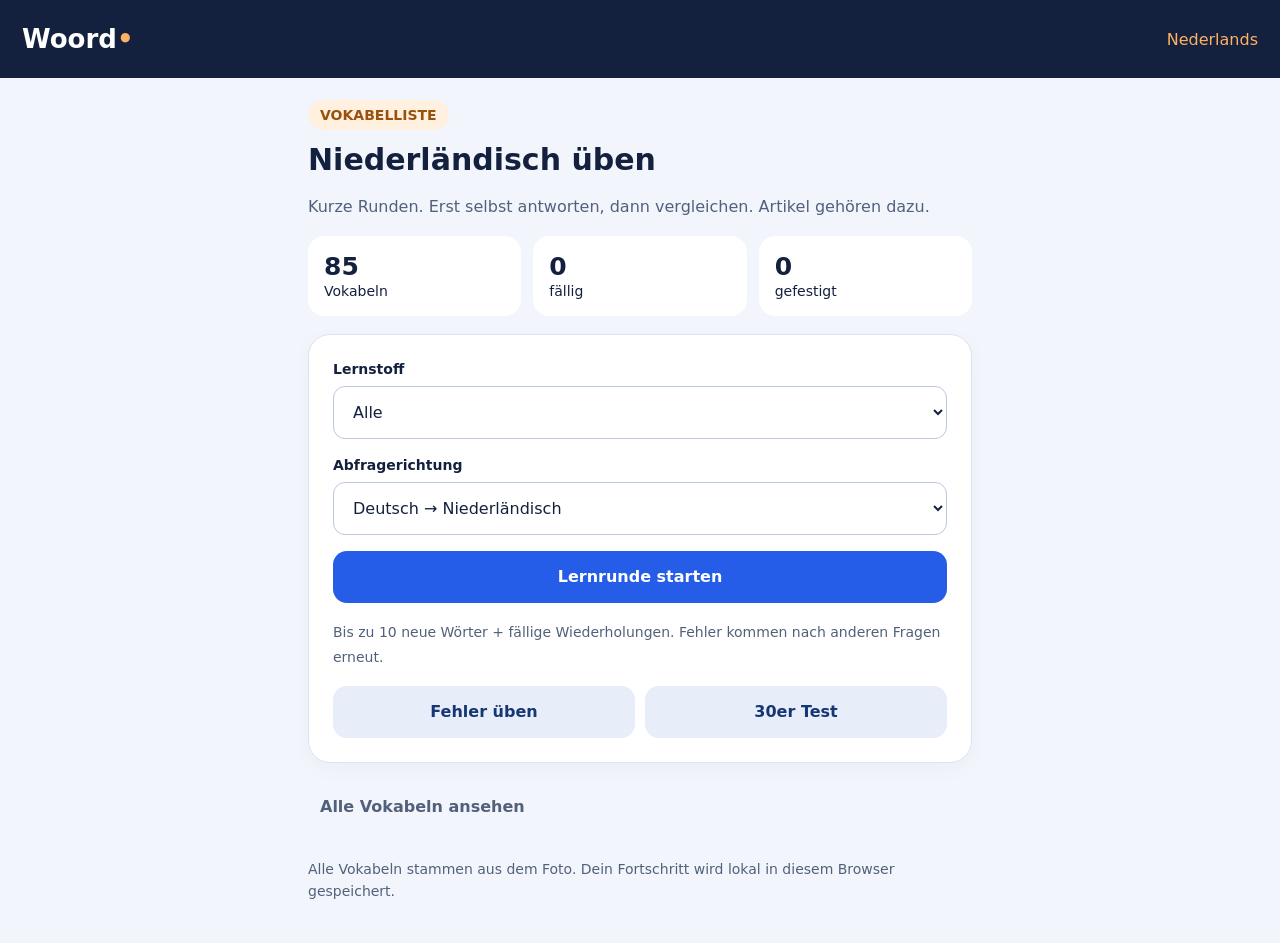
==== commit f177537b: "Replace Woord study content with the photographed vocabulary list" ====
--- a/woord/index.html
+++ b/woord/index.html
@@ -1,19 +1,107 @@
 <!doctype html><html lang="de"><meta charset="utf-8"><meta name="viewport" content="width=device-width,initial-scale=1"><title>Woord – Niederländisch lernen</title><style>
 :root{font-family:system-ui,sans-serif;color:#14213e;background:#f2f5fc}*{box-sizing:border-box}body{margin:0}header{background:#14213e;color:white;padding:24px 22px;display:flex;align-items:center;justify-content:space-between}header b{font-size:26px}header span{color:#ffb164}main{max-width:700px;margin:auto;padding:22px 18px 40px}h1{font-size:30px;line-height:1.2;margin:12px 0}h2{font-size:22px}.muted{color:#52617b;line-height:1.6}.card{background:white;border:1px solid #dce3f1;border-radius:22px;padding:24px;margin:18px 0;box-shadow:0 6px 22px #14213e08}.tag{font-size:14px;font-weight:700;color:#99520c;background:#fff0df;padding:7px 12px;border-radius:30px;display:inline-block}.stats{display:flex;gap:12px}.stats>div{flex:1;background:white;border-radius:16px;padding:16px}.stats b{display:block;font-size:25px}button,input,select{font:inherit;font-size:16px}button{background:#255de8;color:white;border:0;padding:16px 20px;border-radius:14px;font-weight:700;min-height:52px;cursor:pointer}button.secondary{background:#e8edfa;color:#163774}button.ghost{background:transparent;color:#52617b;padding:12px}button:disabled{opacity:.45}input,select{width:100%;padding:15px;border:1px solid #bbc8e0;border-radius:12px;background:white;color:#14213e;margin:8px 0 16px}input:focus{outline:3px solid #b6ccff}.wide{width:100%}.row{display:flex;gap:10px;flex-wrap:wrap}.row>button{flex:1}label{font-size:14px;font-weight:700}.prompt{font-size:32px;line-height:1.3;margin:24px 0;overflow-wrap:anywhere}progress{width:100%;height:8px;accent-color:#255de8}.feedback{padding:16px;border-radius:14px;background:#eef2fb;line-height:1.6;margin:14px 0}.good{background:#e1f4e9}.bad{background:#fff0e3}.word{padding:14px 0;border-bottom:1px solid #e4e9f4}.word b{display:block;font-size:18px}.word span{line-height:1.6;color:#52617b}a{color:#255de8}summary{cursor:pointer;padding:12px 0;font-weight:700}small{font-size:14px}footer{margin-top:25px;color:#52617b;font-size:14px;line-height:1.6}
-.tablewrap{overflow-x:auto}table{border-collapse:collapse;width:100%;font-size:16px}td,th{border-bottom:1px solid #dce3f1;padding:12px 8px;text-align:left;vertical-align:top}th{background:#edf2fc}.lesson{line-height:1.7}.lesson p{margin:18px 0}.lesson li{margin:8px 0}.lesson ol{padding-left:24px}.grammarPrompt{font-size:24px}
-textarea{width:100%;border:1px solid #bbc8e0;border-radius:14px;padding:16px;font:inherit;font-size:16px;line-height:1.6;color:#14213e}.modes{gap:6px}.modes button{font-size:14px;padding:12px 8px}.choices button{margin:7px 0;text-align:left}.pieces{margin:12px 0}.pieces .piece{flex:initial;max-width:100%}.piece{text-align:left;font-size:16px;white-space:normal;overflow-wrap:anywhere}.grammarPrompt{font-size:22px}
-</style><header><b>Woord<span>•</span></b><span>Nederlands</span></header><main id="app"></main><script>const WORDS = [{"id": 0, "nl": "hartelijk", "de": ["herzlich"], "group": "Willkommen"}, {"id": 1, "nl": "welkom", "de": ["willkommen"], "group": "Willkommen"}, {"id": 2, "nl": "welk", "de": ["welche", "welcher", "welches"], "group": "Willkommen"}, {"id": 3, "nl": "het woord", "de": ["Wort"], "group": "Willkommen"}, {"id": 4, "nl": "horen", "de": ["gehören"], "group": "Willkommen"}, {"id": 5, "nl": "horen bij", "de": ["gehören zu"], "group": "Willkommen"}, {"id": 6, "nl": "de foto", "de": ["Foto"], "group": "Willkommen"}, {"id": 7, "nl": "de chocola", "de": ["Schokolade"], "group": "Willkommen"}, {"id": 8, "nl": "de fiets", "de": ["Fahrrad"], "group": "Willkommen"}, {"id": 9, "nl": "de regen", "de": ["Regen"], "group": "Willkommen"}, {"id": 10, "nl": "het schip", "de": ["Schiff"], "group": "Willkommen"}, {"id": 11, "nl": "de gracht", "de": ["Gracht", "Kanal"], "group": "Willkommen"}, {"id": 12, "nl": "het ijs", "de": ["Eis"], "group": "Willkommen"}, {"id": 13, "nl": "het strand", "de": ["Strand"], "group": "Willkommen"}, {"id": 14, "nl": "de tulp", "de": ["Tulpe"], "group": "Willkommen"}, {"id": 15, "nl": "de winter", "de": ["Winter"], "group": "Willkommen"}, {"id": 16, "nl": "de bloem", "de": ["Blume"], "group": "Willkommen"}, {"id": 17, "nl": "het terrasje", "de": ["Freisitz"], "group": "Willkommen"}, {"id": 18, "nl": "de haven", "de": ["Hafen"], "group": "Willkommen"}, {"id": 19, "nl": "de toerist", "de": ["Tourist"], "group": "Willkommen"}, {"id": 20, "nl": "de zee", "de": ["Meer"], "group": "Willkommen"}, {"id": 21, "nl": "de molen", "de": ["Mühle"], "group": "Willkommen"}, {"id": 22, "nl": "de boot", "de": ["Boot", "Schiff"], "group": "Willkommen"}, {"id": 23, "nl": "de vis", "de": ["Fisch"], "group": "Willkommen"}, {"id": 24, "nl": "luisteren", "de": ["hören", "zuhören"], "group": "Willkommen"}, {"id": 25, "nl": "Nederland", "de": ["Niederlande"], "group": "Willkommen"}, {"id": 26, "nl": "of", "de": ["oder"], "group": "Willkommen"}, {"id": 27, "nl": "Vlaanderen", "de": ["Flandern"], "group": "Willkommen"}, {"id": 28, "nl": "en", "de": ["und"], "group": "Willkommen"}, {"id": 29, "nl": "in", "de": ["in"], "group": "Lektion 1"}, {"id": 30, "nl": "bekijken", "de": ["ansehen"], "group": "Lektion 1"}, {"id": 31, "nl": "luisteren naar", "de": ["anhören"], "group": "Lektion 1"}, {"id": 32, "nl": "de zin", "de": ["Satz"], "group": "Lektion 1"}, {"id": 33, "nl": "nemen", "de": ["nehmen"], "group": "Lektion 1"}, {"id": 34, "nl": "de koffer", "de": ["Koffer"], "group": "Lektion 1"}, {"id": 35, "nl": "wel", "de": ["wohl", "schon"], "group": "Lektion 1"}, {"id": 36, "nl": "komen", "de": ["kommen"], "group": "Lektion 1"}, {"id": 37, "nl": "gaan", "de": ["gehen", "fahren"], "group": "Lektion 1"}, {"id": 38, "nl": "naar", "de": ["nach", "zu", "in"], "group": "Lektion 1"}, {"id": 39, "nl": "naar huis", "de": ["nach Hause"], "group": "Lektion 1"}, {"id": 40, "nl": "leuk", "de": ["schön", "nett"], "group": "Lektion 1"}, {"id": 41, "nl": "te", "de": ["zu"], "group": "Lektion 1"}, {"id": 42, "nl": "leren", "de": ["lernen"], "group": "Lektion 1"}, {"id": 43, "nl": "kennen", "de": ["kennen"], "group": "Lektion 1"}, {"id": 44, "nl": "Dag!", "de": ["(Guten) Tag!", "Guten Tag", "Tag"], "group": "Lektion 1"}, {"id": 45, "nl": "allemaal", "de": ["alle", "alles", "allerseits"], "group": "Lektion 1"}, {"id": 46, "nl": "lezen", "de": ["lesen"], "group": "Lektion 1"}, {"id": 47, "nl": "daarna", "de": ["danach"], "group": "Lektion 1"}, {"id": 48, "nl": "Hallo!", "de": ["Hallo"], "group": "Lektion 1"}, {"id": 49, "nl": "fijn", "de": ["toll"], "group": "Lektion 1"}, {"id": 50, "nl": "Wat fijn!", "de": ["Wie schön"], "group": "Lektion 1"}, {"id": 51, "nl": "Dank je wel.", "de": ["Danke"], "group": "Lektion 1"}, {"id": 52, "nl": "Hoi!", "de": ["Hi"], "group": "Lektion 1"}, {"id": 53, "nl": "zijn", "de": ["sein"], "group": "Lektion 1"}, {"id": 54, "nl": "de vriendin", "de": ["Freundin"], "group": "Lektion 1"}, {"id": 55, "nl": "van", "de": ["von"], "group": "Lektion 1"}, {"id": 56, "nl": "hier", "de": ["hier"], "group": "Lektion 1"}, {"id": 57, "nl": "de vakantie", "de": ["Urlaub"], "group": "Lektion 1"}, {"id": 58, "nl": "op vakantie", "de": ["im Urlaub", "in den Urlaub"], "group": "Lektion 1"}, {"id": 59, "nl": "heten", "de": ["heißen"], "group": "Lektion 1"}, {"id": 60, "nl": "waar vandaan", "de": ["woher"], "group": "Lektion 1"}, {"id": 61, "nl": "uit", "de": ["aus"], "group": "Lektion 1"}, {"id": 62, "nl": "Zwitserland", "de": ["Schweiz"], "group": "Lektion 1"}, {"id": 63, "nl": "wonen", "de": ["wohnen"], "group": "Lektion 1"}, {"id": 64, "nl": "de buurt", "de": ["Nähe"], "group": "Lektion 1"}, {"id": 65, "nl": "in de buurt van", "de": ["in der Nähe von"], "group": "Lektion 1"}, {"id": 66, "nl": "terug", "de": ["zurück"], "group": "Lektion 1"}, {"id": 67, "nl": "heel", "de": ["sehr"], "group": "Lektion 1"}, {"id": 68, "nl": "moe", "de": ["müde"], "group": "Lektion 1"}, {"id": 69, "nl": "ja", "de": ["ja"], "group": "Lektion 1"}, {"id": 70, "nl": "Goedemiddag!", "de": ["Guten Tag"], "group": "Lektion 1"}, {"id": 71, "nl": "meneer", "de": ["Herr"], "group": "Lektion 1"}, {"id": 72, "nl": "Duitsland", "de": ["Deutschland"], "group": "Lektion 1"}, {"id": 73, "nl": "wie", "de": ["wer"], "group": "Lektion 1"}, {"id": 74, "nl": "Dank u wel.", "de": ["Danke"], "group": "Lektion 1"}, {"id": 75, "nl": "nog", "de": ["noch"], "group": "Lektion 1"}, {"id": 76, "nl": "nog eens", "de": ["noch einmal"], "group": "Lektion 1"}, {"id": 77, "nl": "de vraag", "de": ["Frage"], "group": "Lektion 1"}, {"id": 78, "nl": "het antwoord", "de": ["Antwort"], "group": "Lektion 1"}, {"id": 79, "nl": "elkaar", "de": ["einander"], "group": "Lektion 1"}, {"id": 80, "nl": "bij elkaar", "de": ["zueinander"], "group": "Lektion 1"}, {"id": 81, "nl": "waar", "de": ["wo"], "group": "Lektion 1"}, {"id": 82, "nl": "hoe", "de": ["wie"], "group": "Lektion 1"}, {"id": 83, "nl": "mevrouw", "de": ["Frau"], "group": "Lektion 1"}, {"id": 84, "nl": "Oostenrijk", "de": ["Österreich"], "group": "Lektion 1"}, {"id": 85, "nl": "de mens", "de": ["Mensch"], "group": "Lektion 1"}, {"id": 86, "nl": "de cursus", "de": ["Kurs"], "group": "Lektion 1"}, {"id": 87, "nl": "juist", "de": ["richtig"], "group": "Lektion 1"}, {"id": 88, "nl": "met", "de": ["mit"], "group": "Lektion 1"}, {"id": 89, "nl": "de trein", "de": ["Zug"], "group": "Lektion 1"}, {"id": 90, "nl": "werken", "de": ["arbeiten"], "group": "Lektion 1"}, {"id": 91, "nl": "daar", "de": ["dort", "da"], "group": "Lektion 1"}, {"id": 92, "nl": "bij", "de": ["bei", "zu"], "group": "Lektion 1"}, {"id": 93, "nl": "de bank", "de": ["Bank"], "group": "Lektion 1"}, {"id": 94, "nl": "maar", "de": ["aber"], "group": "Lektion 1"}, {"id": 95, "nl": "vaak", "de": ["oft"], "group": "Lektion 1"}, {"id": 96, "nl": "België", "de": ["Belgien"], "group": "Lektion 1"}, {"id": 97, "nl": "hebben", "de": ["haben"], "group": "Lektion 1"}, {"id": 98, "nl": "de vriend", "de": ["Freund"], "group": "Lektion 1"}, {"id": 99, "nl": "zitten", "de": ["sitzen"], "group": "Lektion 1"}, {"id": 100, "nl": "tegenover", "de": ["gegenüber"], "group": "Lektion 1"}, {"id": 101, "nl": "lang", "de": ["lang", "lange"], "group": "Lektion 1"}, {"id": 102, "nl": "dan", "de": ["dann"], "group": "Lektion 1"}, {"id": 103, "nl": "altijd", "de": ["immer"], "group": "Lektion 1"}, {"id": 104, "nl": "slapen", "de": ["schlafen"], "group": "Lektion 1"}, {"id": 105, "nl": "spreken", "de": ["sprechen"], "group": "Lektion 1"}, {"id": 106, "nl": "uitspreken", "de": ["aussprechen"], "group": "Lektion 1"}, {"id": 107, "nl": "open", "de": ["offen"], "group": "Lektion 1"}, {"id": 108, "nl": "gesloten", "de": ["geschlossen"], "group": "Lektion 1"}, {"id": 109, "nl": "nu", "de": ["jetzt"], "group": "Lektion 1"}, {"id": 110, "nl": "de opdracht", "de": ["Aufgabe"], "group": "Lektion 1"}, {"id": 111, "nl": "volledig", "de": ["vollständig", "komplett"], "group": "Lektion 1"}, {"id": 112, "nl": "kunnen", "de": ["können"], "group": "Lektion 1"}, {"id": 113, "nl": "even", "de": ["mal", "gerade", "kurz"], "group": "Lektion 1"}, {"id": 114, "nl": "spellen", "de": ["buchstabieren"], "group": "Lektion 1"}, {"id": 115, "nl": "het alfabet", "de": ["Alphabet"], "group": "Lektion 1"}, {"id": 116, "nl": "zeggen", "de": ["sagen"], "group": "Lektion 1"}, {"id": 117, "nl": "de naam", "de": ["Name"], "group": "Lektion 1"}, {"id": 118, "nl": "de voornaam", "de": ["Vorname"], "group": "Lektion 1"}, {"id": 119, "nl": "de achternaam", "de": ["Nachname"], "group": "Lektion 1"}, {"id": 120, "nl": "Nederlands", "de": ["niederländisch"], "group": "Lektion 1"}, {"id": 121, "nl": "Vlaams", "de": ["flämisch"], "group": "Lektion 1"}, {"id": 122, "nl": "de familienaam", "de": ["Familienname"], "group": "Lektion 1"}, {"id": 123, "nl": "bedankt", "de": ["danke"], "group": "Lektion 1"}, {"id": 124, "nl": "de afkorting", "de": ["Abkürzung"], "group": "Lektion 1"}, {"id": 125, "nl": "wat", "de": ["was"], "group": "Lektion 1"}, {"id": 126, "nl": "het centraal station (het CS)", "de": ["Hauptbahnhof"], "group": "Lektion 1"}, {"id": 127, "nl": "de universiteit", "de": ["Universität"], "group": "Lektion 1"}, {"id": 128, "nl": "mogen", "de": ["dürfen"], "group": "Lektion 1"}, {"id": 129, "nl": "voorstellen", "de": ["vorstellen"], "group": "Lektion 1"}, {"id": 130, "nl": "Goedemorgen!", "de": ["Guten Morgen"], "group": "Lektion 1"}, {"id": 131, "nl": "Goedenavond!", "de": ["Guten Abend"], "group": "Lektion 1"}, {"id": 132, "nl": "Doei!", "de": ["Tschüss"], "group": "Lektion 1"}, {"id": 133, "nl": "Tot ziens!", "de": ["Auf Wiedersehen"], "group": "Lektion 1"}, {"id": 134, "nl": "Welterusten!", "de": ["Gute Nacht"], "group": "Lektion 1"}, {"id": 135, "nl": "Slaap lekker!", "de": ["Schlaf gut"], "group": "Lektion 1"}, {"id": 136, "nl": "de collega", "de": ["Kollege", "Kollegin"], "group": "Lektion 1"}, {"id": 137, "nl": "maken", "de": ["machen", "tun"], "group": "Lektion 1"}, {"id": 138, "nl": "samen", "de": ["zusammen"], "group": "Lektion 1"}, {"id": 139, "nl": "twee", "de": ["zwei"], "group": "Lektion 1"}, {"id": 140, "nl": "gebruiken", "de": ["verwenden"], "group": "Lektion 1"}, {"id": 141, "nl": "schrijven", "de": ["schreiben"], "group": "Lektion 1"}, {"id": 142, "nl": "opschrijven", "de": ["aufschreiben"], "group": "Lektion 1"}, {"id": 143, "nl": "natuurlijk", "de": ["natürlich"], "group": "Lektion 1"}, {"id": 144, "nl": "eigenlijk", "de": ["eigentlich"], "group": "Lektion 1"}, {"id": 145, "nl": "beter", "de": ["besser"], "group": "Lektion 1"}, {"id": 146, "nl": "onthouden", "de": ["merken"], "group": "Lektion 1"}, {"id": 147, "nl": "alles", "de": ["alles"], "group": "Lektion 1"}, {"id": 148, "nl": "op", "de": ["auf", "in"], "group": "Lektion 1"}, {"id": 149, "nl": "meerdere", "de": ["mehrere"], "group": "Lektion 1"}, {"id": 150, "nl": "de mogelijkheid", "de": ["Möglichkeit"], "group": "Lektion 1"}, {"id": 151, "nl": "kiezen", "de": ["wählen"], "group": "Lektion 1"}, {"id": 152, "nl": "wanneer", "de": ["wann"], "group": "Lektion 1"}, {"id": 153, "nl": "zetten", "de": ["setzen"], "group": "Lektion 1"}, {"id": 154, "nl": "beantwoorden", "de": ["beantworten"], "group": "Lektion 1"}, {"id": 155, "nl": "jezelf", "de": ["dir selbst", "dich selbst"], "group": "Lektion 1"}, {"id": 156, "nl": "alsjeblieft", "de": ["bitte"], "group": "Lektion 1"}, {"id": 157, "nl": "over", "de": ["über"], "group": "Lektion 1"}, {"id": 158, "nl": "vertellen", "de": ["erzählen"], "group": "Lektion 1"}, {"id": 159, "nl": "drie", "de": ["drei"], "group": "Lektion 1"}, {"id": 160, "nl": "de tekst", "de": ["Text"], "group": "Lektion 1"}, {"id": 161, "nl": "de pagina", "de": ["Seite"], "group": "Lektion 1"}, {"id": 162, "nl": "het boek", "de": ["Buch"], "group": "Lektion 1"}, {"id": 163, "nl": "zoeken", "de": ["suchen"], "group": "Lektion 1"}, {"id": 164, "nl": "proberen", "de": ["versuchen"], "group": "Lektion 1"}, {"id": 165, "nl": "de betekenis", "de": ["Bedeutung"], "group": "Lektion 1"}, {"id": 166, "nl": "raden", "de": ["erraten"], "group": "Lektion 1"}, {"id": 167, "nl": "ongeveer", "de": ["ungefähr"], "group": "Lektion 1"}, {"id": 168, "nl": "het miljoen", "de": ["Million"], "group": "Lektion 1"}, {"id": 169, "nl": "ook", "de": ["auch"], "group": "Lektion 1"}, {"id": 170, "nl": "het deel", "de": ["Teil"], "group": "Lektion 1"}, {"id": 171, "nl": "het eiland", "de": ["Insel"], "group": "Lektion 1"}, {"id": 172, "nl": "letten", "de": ["achten"], "group": "Lektion 1"}, {"id": 173, "nl": "de uitspraak", "de": ["Aussprache"], "group": "Lektion 1"}, {"id": 174, "nl": "de letter", "de": ["Buchstabe"], "group": "Lektion 1"}, {"id": 175, "nl": "de muziek", "de": ["Musik"], "group": "Lektion 1"}, {"id": 176, "nl": "passen", "de": ["passen"], "group": "Lektion 1"}, {"id": 177, "nl": "kort", "de": ["kurz"], "group": "Lektion 1"}, {"id": 178, "nl": "als", "de": ["wenn", "als"], "group": "Lektion 1"}, {"id": 179, "nl": "goed", "de": ["gut"], "group": "Lektion 2"}, {"id": 180, "nl": "hartstikke", "de": ["sehr"], "group": "Lektion 2"}, {"id": 181, "nl": "Het gaat wel.", "de": ["Es geht so"], "group": "Lektion 2"}, {"id": 182, "nl": "het beetje", "de": ["bisschen"], "group": "Lektion 2"}, {"id": 183, "nl": "een beetje", "de": ["ein bisschen"], "group": "Lektion 2"}, {"id": 184, "nl": "verkouden", "de": ["erkältet"], "group": "Lektion 2"}, {"id": 185, "nl": "niet", "de": ["nicht"], "group": "Lektion 2"}, {"id": 186, "nl": "betekenen", "de": ["bedeuten"], "group": "Lektion 2"}, {"id": 187, "nl": "ziek", "de": ["krank"], "group": "Lektion 2"}, {"id": 188, "nl": "vervelend", "de": ["unangenehm", "ärgerlich"], "group": "Lektion 2"}, {"id": 189, "nl": "toch", "de": ["trotzdem"], "group": "Lektion 2"}, {"id": 190, "nl": "zo", "de": ["so"], "group": "Lektion 2"}, {"id": 191, "nl": "erg", "de": ["schlimm"], "group": "Lektion 2"}, {"id": 192, "nl": "binnen", "de": ["herein"], "group": "Lektion 2"}, {"id": 193, "nl": "prima", "de": ["prima"], "group": "Lektion 2"}, {"id": 194, "nl": "uitstekend", "de": ["hervorragend"], "group": "Lektion 2"}, {"id": 195, "nl": "Het spijt me.", "de": ["Es tut mir leid"], "group": "Lektion 2"}, {"id": 196, "nl": "liggen", "de": ["liegen"], "group": "Lektion 2"}, {"id": 197, "nl": "thuis", "de": ["zu Hause"], "group": "Lektion 2"}, {"id": 198, "nl": "best", "de": ["gut"], "group": "Lektion 2"}, {"id": 199, "nl": "het huiswerk", "de": ["Hausaufgaben"], "group": "Lektion 2"}, {"id": 200, "nl": "gelukkig", "de": ["zum Glück", "glücklicherweise"], "group": "Lektion 2"}, {"id": 201, "nl": "beginnen", "de": ["beginnen"], "group": "Lektion 2"}, {"id": 202, "nl": "kijken", "de": ["schauen"], "group": "Lektion 2"}, {"id": 203, "nl": "doen", "de": ["machen", "tun"], "group": "Lektion 2"}, {"id": 204, "nl": "de les", "de": ["Unterricht"], "group": "Lektion 2"}, {"id": 205, "nl": "antwoorden", "de": ["antworten"], "group": "Lektion 2"}, {"id": 206, "nl": "vragen", "de": ["fragen"], "group": "Lektion 2"}, {"id": 207, "nl": "de docent", "de": ["Dozent", "Kursleiter"], "group": "Lektion 2"}, {"id": 208, "nl": "zelf", "de": ["selbst"], "group": "Lektion 2"}, {"id": 209, "nl": "sorry", "de": ["Entschuldigung"], "group": "Lektion 2"}, {"id": 210, "nl": "alstublieft", "de": ["bitte"], "group": "Lektion 2"}, {"id": 211, "nl": "herhalen", "de": ["wiederholen"], "group": "Lektion 2"}, {"id": 212, "nl": "misschien", "de": ["vielleicht"], "group": "Lektion 2"}, {"id": 213, "nl": "langzaam", "de": ["langsam"], "group": "Lektion 2"}, {"id": 214, "nl": "hard", "de": ["laut"], "group": "Lektion 2"}, {"id": 215, "nl": "het bord", "de": ["Tafel"], "group": "Lektion 2"}, {"id": 216, "nl": "begrijpen", "de": ["verstehen"], "group": "Lektion 2"}, {"id": 217, "nl": "uitleggen", "de": ["erklären"], "group": "Lektion 2"}, {"id": 218, "nl": "Duits", "de": ["deutsch"], "group": "Lektion 2"}, {"id": 219, "nl": "zien", "de": ["sehen"], "group": "Lektion 2"}, {"id": 220, "nl": "het lokaal", "de": ["Raum"], "group": "Lektion 2"}, {"id": 221, "nl": "de cd-speler", "de": ["CD-Player"], "group": "Lektion 2"}, {"id": 222, "nl": "het etui", "de": ["Federmappe"], "group": "Lektion 2"}, {"id": 223, "nl": "de poster", "de": ["Poster"], "group": "Lektion 2"}, {"id": 224, "nl": "de tafel", "de": ["Tisch"], "group": "Lektion 2"}, {"id": 225, "nl": "de cd", "de": ["CD"], "group": "Lektion 2"}, {"id": 226, "nl": "de pen", "de": ["Stift"], "group": "Lektion 2"}, {"id": 227, "nl": "de ordner", "de": ["Ordner"], "group": "Lektion 2"}, {"id": 228, "nl": "de tas", "de": ["Tasche"], "group": "Lektion 2"}, {"id": 229, "nl": "de stoel", "de": ["Stuhl"], "group": "Lektion 2"}, {"id": 230, "nl": "de beamer", "de": ["Beamer"], "group": "Lektion 2"}, {"id": 231, "nl": "meer", "de": ["mehr"], "group": "Lektion 2"}, {"id": 232, "nl": "het raam", "de": ["Fenster"], "group": "Lektion 2"}, {"id": 233, "nl": "de partner", "de": ["Partner"], "group": "Lektion 2"}, {"id": 234, "nl": "de map", "de": ["Hefter"], "group": "Lektion 2"}, {"id": 235, "nl": "de school", "de": ["Schule"], "group": "Lektion 2"}, {"id": 236, "nl": "de auto", "de": ["Auto"], "group": "Lektion 2"}, {"id": 237, "nl": "nieuw", "de": ["neu"], "group": "Lektion 2"}, {"id": 238, "nl": "meebrengen", "de": ["mitbringen"], "group": "Lektion 2"}, {"id": 239, "nl": "de oefening", "de": ["Übung"], "group": "Lektion 2"}, {"id": 240, "nl": "ieder", "de": ["jede", "jeder", "jedes"], "group": "Lektion 2"}, {"id": 241, "nl": "het woordenboek", "de": ["Wörterbuch"], "group": "Lektion 2"}, {"id": 242, "nl": "de taxi", "de": ["Taxi"], "group": "Lektion 2"}, {"id": 243, "nl": "de firma", "de": ["Firma"], "group": "Lektion 2"}, {"id": 244, "nl": "de student", "de": ["Student"], "group": "Lektion 2"}, {"id": 245, "nl": "de baby", "de": ["Baby"], "group": "Lektion 2"}, {"id": 246, "nl": "het kind", "de": ["Kind"], "group": "Lektion 2"}, {"id": 247, "nl": "de koe", "de": ["Kuh"], "group": "Lektion 2"}, {"id": 248, "nl": "de stad", "de": ["Stadt"], "group": "Lektion 2"}, {"id": 249, "nl": "de dag", "de": ["Tag"], "group": "Lektion 2"}, {"id": 250, "nl": "de brief", "de": ["Brief"], "group": "Lektion 2"}, {"id": 251, "nl": "het huis", "de": ["Haus"], "group": "Lektion 2"}, {"id": 252, "nl": "de fotograaf", "de": ["Fotograf"], "group": "Lektion 2"}, {"id": 253, "nl": "de man", "de": ["Mann"], "group": "Lektion 2"}, {"id": 254, "nl": "de maan", "de": ["Mond"], "group": "Lektion 2"}, {"id": 255, "nl": "de kaas", "de": ["Käse"], "group": "Lektion 2"}, {"id": 256, "nl": "de boom", "de": ["Baum"], "group": "Lektion 2"}, {"id": 257, "nl": "nee", "de": ["nein"], "group": "Lektion 2"}, {"id": 258, "nl": "Beterschap!", "de": ["Gute Besserung"], "group": "Lektion 2"}, {"id": 259, "nl": "het kopje", "de": ["Tasse"], "group": "Lektion 2"}, {"id": 260, "nl": "de thee", "de": ["Tee"], "group": "Lektion 2"}, {"id": 261, "nl": "het glas", "de": ["Glas"], "group": "Lektion 2"}, {"id": 262, "nl": "het getal", "de": ["Zahl"], "group": "Lektion 2"}, {"id": 263, "nl": "nul", "de": ["null"], "group": "Lektion 2"}, {"id": 264, "nl": "één", "de": ["eins"], "group": "Lektion 2"}, {"id": 265, "nl": "vier", "de": ["vier"], "group": "Lektion 2"}, {"id": 266, "nl": "vijf", "de": ["fünf"], "group": "Lektion 2"}, {"id": 267, "nl": "zes", "de": ["sechs"], "group": "Lektion 2"}, {"id": 268, "nl": "zeven", "de": ["sieben"], "group": "Lektion 2"}, {"id": 269, "nl": "acht", "de": ["acht"], "group": "Lektion 2"}, {"id": 270, "nl": "negen", "de": ["neun"], "group": "Lektion 2"}, {"id": 271, "nl": "tien", "de": ["zehn"], "group": "Lektion 2"}, {"id": 272, "nl": "elf", "de": ["elf"], "group": "Lektion 2"}, {"id": 273, "nl": "twaalf", "de": ["zwölf"], "group": "Lektion 2"}, {"id": 274, "nl": "dertien", "de": ["dreizehn"], "group": "Lektion 2"}, {"id": 275, "nl": "veertien", "de": ["vierzehn"], "group": "Lektion 2"}, {"id": 276, "nl": "twintig", "de": ["zwanzig"], "group": "Lektion 2"}, {"id": 277, "nl": "dertig", "de": ["dreißig"], "group": "Lektion 2"}, {"id": 278, "nl": "veertig", "de": ["vierzig"], "group": "Lektion 2"}, {"id": 279, "nl": "tachtig", "de": ["achtzig"], "group": "Lektion 2"}, {"id": 280, "nl": "honderd", "de": ["hundert"], "group": "Lektion 2"}, {"id": 281, "nl": "duizend", "de": ["tausend"], "group": "Lektion 2"}, {"id": 282, "nl": "bedenken", "de": ["ausdenken"], "group": "Lektion 2"}, {"id": 283, "nl": "het cijfer", "de": ["Ziffer"], "group": "Lektion 2"}, {"id": 284, "nl": "voorlezen", "de": ["vorlesen"], "group": "Lektion 2"}, {"id": 285, "nl": "het telefoonnummer", "de": ["Telefonnummer"], "group": "Lektion 2"}, {"id": 286, "nl": "de postcode", "de": ["Postleitzahl"], "group": "Lektion 2"}, {"id": 287, "nl": "het postnummer", "de": ["Postleitzahl (B)", "Postleitzahl"], "group": "Lektion 2"}, {"id": 288, "nl": "mobiel", "de": ["mobil"], "group": "Lektion 2"}, {"id": 289, "nl": "het alarmnummer", "de": ["Notrufnummer"], "group": "Lektion 2"}, {"id": 290, "nl": "oud", "de": ["alt"], "group": "Lektion 2"}, {"id": 291, "nl": "het jaar", "de": ["Jahr"], "group": "Lektion 2"}, {"id": 292, "nl": "slecht", "de": ["schlecht"], "group": "Lektion 2"}, {"id": 293, "nl": "hoeveel", "de": ["wie viel"], "group": "Lektion 2"}, {"id": 294, "nl": "er is/zijn", "de": ["es gibt"], "group": "Lektion 2"}, {"id": 295, "nl": "de vrouw", "de": ["Frau"], "group": "Lektion 2"}, {"id": 296, "nl": "willen", "de": ["wollen"], "group": "Lektion 2"}, {"id": 297, "nl": "volgen", "de": ["besuchen", "absolvieren"], "group": "Lektion 2"}, {"id": 298, "nl": "de volksuniversiteit", "de": ["Volkshochschule"], "group": "Lektion 2"}, {"id": 299, "nl": "het geslacht", "de": ["Geschlecht"], "group": "Lektion 2"}, {"id": 300, "nl": "de straat", "de": ["Straße"], "group": "Lektion 2"}, {"id": 301, "nl": "het huisnummer", "de": ["Hausnummer"], "group": "Lektion 2"}, {"id": 302, "nl": "de plaats", "de": ["Ort", "Stelle"], "group": "Lektion 2"}, {"id": 303, "nl": "tot en met (t/m)", "de": ["bis einschließlich"], "group": "Lektion 2"}, {"id": 304, "nl": "de telefoon", "de": ["Telefon"], "group": "Lektion 2"}, {"id": 305, "nl": "privé", "de": ["privat"], "group": "Lektion 2"}, {"id": 306, "nl": "het werk", "de": ["Arbeit"], "group": "Lektion 2"}, {"id": 307, "nl": "het e-mailadres", "de": ["E-Mail-Adresse"], "group": "Lektion 2"}, {"id": 308, "nl": "het bedrag", "de": ["Betrag"], "group": "Lektion 2"}, {"id": 309, "nl": "de datum", "de": ["Datum"], "group": "Lektion 2"}, {"id": 310, "nl": "de handtekening", "de": ["Unterschrift"], "group": "Lektion 2"}, {"id": 311, "nl": "vertalen", "de": ["übersetzen"], "group": "Lektion 2"}];</script><script>const app=document.getElementById('app');
-let state;try{state=JSON.parse(typeof Android!=='undefined'?Android.load():localStorage.getItem('woord-v1'))||{cards:{},sessions:0}}catch(e){state={cards:{},sessions:0}}
+</style><header><b>Woord<span>•</span></b><span>Nederlands</span></header><main id="app"></main><script>
+const WORDS = [
+  {"id": 0, "nl": "het spoor", "de": ["Gleis"], "group": "Vor C3"},
+  {"id": 1, "nl": "de maand", "de": ["Monat"], "group": "C3"},
+  {"id": 2, "nl": "de januari", "de": ["Januar"], "group": "C3"},
+  {"id": 3, "nl": "de februari", "de": ["Februar"], "group": "C3"},
+  {"id": 4, "nl": "de maart", "de": ["März"], "group": "C3"},
+  {"id": 5, "nl": "de april", "de": ["April"], "group": "C3"},
+  {"id": 6, "nl": "de mei", "de": ["Mai"], "group": "C3"},
+  {"id": 7, "nl": "de juni", "de": ["Juni"], "group": "C3"},
+  {"id": 8, "nl": "de juli", "de": ["Juli"], "group": "C3"},
+  {"id": 9, "nl": "de augustus", "de": ["August"], "group": "C3"},
+  {"id": 10, "nl": "de september", "de": ["September"], "group": "C3"},
+  {"id": 11, "nl": "de oktober", "de": ["Oktober"], "group": "C3"},
+  {"id": 12, "nl": "de november", "de": ["November"], "group": "C3"},
+  {"id": 13, "nl": "de december", "de": ["Dezember"], "group": "C3"},
+  {"id": 14, "nl": "de maandag", "de": ["Montag"], "group": "C3"},
+  {"id": 15, "nl": "de dinsdag", "de": ["Dienstag"], "group": "C3"},
+  {"id": 16, "nl": "de woensdag", "de": ["Mittwoch"], "group": "C3"},
+  {"id": 17, "nl": "de donderdag", "de": ["Donnerstag"], "group": "C3"},
+  {"id": 18, "nl": "de vrijdag", "de": ["Freitag"], "group": "C3"},
+  {"id": 19, "nl": "de zaterdag", "de": ["Samstag"], "group": "C3"},
+  {"id": 20, "nl": "de zondag", "de": ["Sonntag"], "group": "C3"},
+  {"id": 21, "nl": "in 1975", "de": ["1975", "im Jahr 1975"], "group": "C4"},
+  {"id": 22, "nl": "door de week", "de": ["unter der Woche"], "group": "C4"},
+  {"id": 23, "nl": "het weekend", "de": ["Wochenende"], "group": "C4"},
+  {"id": 24, "nl": "uitslapen", "de": ["ausschlafen"], "group": "C4"},
+  {"id": 25, "nl": "geboren", "de": ["geboren"], "group": "C5"},
+  {"id": 26, "nl": "eten", "de": ["essen"], "group": "D1"},
+  {"id": 27, "nl": "de kolom", "de": ["Spalte"], "group": "D1"},
+  {"id": 28, "nl": "de soep", "de": ["Suppe"], "group": "D1"},
+  {"id": 29, "nl": "de daghap", "de": ["Tagesgericht"], "group": "D1"},
+  {"id": 30, "nl": "de frisdrank", "de": ["Erfrischungsgetränk"], "group": "D1"},
+  {"id": 31, "nl": "de tosti ham/kaas", "de": ["Schinken-Käse-Toast"], "group": "D1"},
+  {"id": 32, "nl": "de koffie verkeerd", "de": ["Milchkaffee"], "group": "D1"},
+  {"id": 33, "nl": "het bier", "de": ["Bier"], "group": "D1"},
+  {"id": 34, "nl": "het biertje", "de": ["Bier"], "group": "D1"},
+  {"id": 35, "nl": "de spa", "de": ["Mineralwasser"], "group": "D1"},
+  {"id": 36, "nl": "de uitsmijter", "de": ["strammer Max"], "group": "D1"},
+  {"id": 37, "nl": "de muntthee", "de": ["Pfefferminztee"], "group": "D1"},
+  {"id": 38, "nl": "de portie", "de": ["Portion"], "group": "D1"},
+  {"id": 39, "nl": "de bitterbal", "de": ["frittiertes Bällchen mit Fleischragout"], "group": "D1"},
+  {"id": 40, "nl": "het sinaasappelsap", "de": ["Orangensaft"], "group": "D1"},
+  {"id": 41, "nl": "de salade", "de": ["Salat"], "group": "D1"},
+  {"id": 42, "nl": "de maaltijdsalade", "de": ["Salat als Hauptgericht"], "group": "D1"},
+  {"id": 43, "nl": "het broodje", "de": ["Brötchen"], "group": "D1"},
+  {"id": 44, "nl": "de chocomel", "de": ["Schokoladenmilch"], "group": "D1"},
+  {"id": 45, "nl": "de slagroom", "de": ["Schlagsahne"], "group": "D1"},
+  {"id": 46, "nl": "de borrel", "de": ["Schnaps"], "group": "D1"},
+  {"id": 47, "nl": "het borreltje", "de": ["Schnaps"], "group": "D1"},
+  {"id": 48, "nl": "de pannenkoek", "de": ["Pfannkuchen", "Eierkuchen"], "group": "D1"},
+  {"id": 49, "nl": "het eten", "de": ["Essen"], "group": "D1"},
+  {"id": 50, "nl": "de drank", "de": ["Getränk"], "group": "D1"},
+  {"id": 51, "nl": "warm", "de": ["warm"], "group": "D1"},
+  {"id": 52, "nl": "koud", "de": ["kalt"], "group": "D1"},
+  {"id": 53, "nl": "het stuk", "de": ["Stück"], "group": "D2"},
+  {"id": 54, "nl": "vergelijken", "de": ["vergleichen"], "group": "D2"},
+  {"id": 55, "nl": "het broodje gezond", "de": ["Brötchen mit gesundem Belag"], "group": "D2"},
+  {"id": 56, "nl": "de tomatensoep", "de": ["Tomatensuppe"], "group": "D2"},
+  {"id": 57, "nl": "maar", "de": ["mal"], "group": "D2"},
+  {"id": 58, "nl": "afrekenen", "de": ["abrechnen", "zahlen"], "group": "D2"},
+  {"id": 59, "nl": "naar binnen", "de": ["hinein"], "group": "D2"},
+  {"id": 60, "nl": "graag", "de": ["bitte"], "group": "D2"},
+  {"id": 61, "nl": "de euro", "de": ["Euro"], "group": "D2"},
+  {"id": 62, "nl": "denken", "de": ["denken"], "group": "D2"},
+  {"id": 63, "nl": "sturen", "de": ["schicken"], "group": "D2"},
+  {"id": 64, "nl": "de ober", "de": ["Kellner"], "group": "D3"},
+  {"id": 65, "nl": "de serveerster", "de": ["Kellnerin"], "group": "D3"},
+  {"id": 66, "nl": "de gast", "de": ["Gast"], "group": "D3"},
+  {"id": 67, "nl": "oefenen", "de": ["üben"], "group": "D4"},
+  {"id": 68, "nl": "de geboortedatum", "de": ["Geburtsdatum"], "group": "D5"},
+  {"id": 69, "nl": "het apenstaartje", "de": ["@-Zeichen"], "group": "D5"},
+  {"id": 70, "nl": "weten", "de": ["wissen"], "group": "D6"},
+  {"id": 71, "nl": "de sms", "de": ["SMS"], "group": "ÜB"},
+  {"id": 72, "nl": "praten", "de": ["reden"], "group": "ÜB"},
+  {"id": 73, "nl": "de prepositie", "de": ["Präposition"], "group": "ÜB"},
+  {"id": 74, "nl": "zoveel", "de": ["so viel"], "group": "ÜB"},
+  {"id": 75, "nl": "mogelijk", "de": ["möglich"], "group": "ÜB"},
+  {"id": 76, "nl": "de agenda", "de": ["Terminkalender"], "group": "ÜB"},
+  {"id": 77, "nl": "ontbreken", "de": ["fehlen"], "group": "ÜB"},
+  {"id": 78, "nl": "ontbrekend", "de": ["fehlend"], "group": "ÜB"},
+  {"id": 79, "nl": "de rozijn", "de": ["Rosine"], "group": "ÜB"},
+  {"id": 80, "nl": "klein", "de": ["klein"], "group": "ÜB"},
+  {"id": 81, "nl": "nou", "de": ["nun"], "group": "ÜB"},
+  {"id": 82, "nl": "het cadeau", "de": ["Geschenk"], "group": "ÜB"},
+  {"id": 83, "nl": "heerlijk", "de": ["herrlich"], "group": "ÜB"},
+  {"id": 84, "nl": "de nacht", "de": ["Nacht"], "group": "ÜB"}
+];
+const app=document.getElementById('app');
+const STORAGE_KEY='woord-fotoliste-v1';
+let state;try{state=JSON.parse(localStorage.getItem(STORAGE_KEY))||{cards:{},sessions:0}}catch(e){state={cards:{},sessions:0}}
 state.cards=state.cards||{};state.sessions=state.sessions||0;
+const GROUPS=['Alle',...new Set(WORDS.map(w=>w.group))];
 let group='Alle',direction='nl',session=null;
 const esc=s=>String(s).replace(/[&<>"']/g,c=>({'&':'&amp;','<':'&lt;','>':'&gt;','"':'&quot;',"'":'&#39;'}[c]));
 const norm=s=>s.toLowerCase().normalize('NFC').replace(/[.!?,]/g,'').replace(/\s+/g,' ').trim();
-function save(){let s=JSON.stringify(state);if(typeof Android!=='undefined')Android.save(s);else localStorage.setItem('woord-v1',s)}
-const key=(w,d)=>w.id+':'+d, get=(w,d)=>state.cards[key(w,d)]||{level:0,due:0,errors:0,seen:0};
+function save(){let s=JSON.stringify(state);localStorage.setItem(STORAGE_KEY,s)}
+const key=(w,d)=>w.nl+':'+d, get=(w,d)=>state.cards[key(w,d)]||{level:0,due:0,errors:0,seen:0};
 function pool(){return WORDS.filter(w=>group==='Alle'||w.group===group)}
 function shuffle(a){return [...a].sort(()=>Math.random()-.5)}
 function home(){session=null;let p=pool(),due=p.filter(w=>get(w,direction).seen&&get(w,direction).due<=Date.now()).length,secure=p.filter(w=>get(w,direction).level>=3).length;
-app.innerHTML=`${modeNav('vocab')}<span class="tag" style="margin-top:20px">ARBEIT MORGEN</span><h1>Heute üben.<br>Morgen abrufen.</h1><p class="muted">Kurze Runden. Erst selbst antworten, dann vergleichen. Artikel gehören dazu.</p><div class="stats"><div><b>${p.length}</b><small>Vokabeln</small></div><div><b>${due}</b><small>fällig</small></div><div><b>${secure}</b><small>gefestigt</small></div></div><div class="card"><label for="group">Lernstoff</label><select id="group">${['Alle','Willkommen','Lektion 1','Lektion 2'].map(x=>`<option ${group===x?'selected':''}>${x}</option>`).join('')}</select><label for="direction">Abfragerichtung</label><select id="direction"><option value="nl" ${direction==='nl'?'selected':''}>Deutsch → Niederländisch</option><option value="de" ${direction==='de'?'selected':''}>Niederländisch → Deutsch</option></select><button class="wide" onclick="start('learn')">Lernrunde starten</button><p class="muted"><small>Bis zu 10 neue Wörter + fällige Wiederholungen. Fehler kommen nach anderen Fragen erneut.</small></p><div class="row"><button class="secondary" onclick="start('errors')">Fehler üben</button><button class="secondary" onclick="start('exam')">30er Test</button></div></div><button class="ghost" onclick="list()">Alle Vokabeln ansehen</button><details><summary>Dein Plan bis morgen</summary><p class="muted">Heute: Lernrunden in kleinen Gruppen. Nach etwa 20 Minuten eine kurze Pause. Später nochmals Fehler üben und einen Test machen. Morgen: fällige Wörter und Fehler wiederholen. Schlaf nicht fürs Durchlernen kürzen.</p><p class="muted">Die App plant erfolgreiche Antworten nach 10 Minuten, 1 Tag, 3 Tagen, 7 und 14 Tagen ein. Das ist eine praktische Umsetzung, kein wissenschaftlich optimierter Zeitplan für dich. „Gefestigt“ heißt: dreimal ohne Hilfe richtig beantwortet.</p><p class="muted">Selbstabfragen und verteiltes Üben sind gut belegt: Dunlosky et al. (2013), <a href="https://pubmed.ncbi.nlm.nih.gov/26173288/">Studienübersicht</a>.</p></details><footer>Dein Fortschritt wird lokal in diesem Browser gespeichert. Jeder lernt mit seinem eigenen Fortschritt. Die Vokabeln wurden aus den fett gedruckten Einträgen deiner vier Fotos übertragen; gleiche Wörter wurden zusammengeführt.</footer>`;
+app.innerHTML=`<span class="tag">VOKABELLISTE</span><h1>Niederländisch üben</h1><p class="muted">Kurze Runden. Erst selbst antworten, dann vergleichen. Artikel gehören dazu.</p><div class="stats"><div><b>${p.length}</b><small>Vokabeln</small></div><div><b>${due}</b><small>fällig</small></div><div><b>${secure}</b><small>gefestigt</small></div></div><div class="card"><label for="group">Lernstoff</label><select id="group">${GROUPS.map(x=>`<option ${group===x?'selected':''}>${x}</option>`).join('')}</select><label for="direction">Abfragerichtung</label><select id="direction"><option value="nl" ${direction==='nl'?'selected':''}>Deutsch → Niederländisch</option><option value="de" ${direction==='de'?'selected':''}>Niederländisch → Deutsch</option></select><button class="wide" onclick="start('learn')">Lernrunde starten</button><p class="muted"><small>Bis zu 10 neue Wörter + fällige Wiederholungen. Fehler kommen nach anderen Fragen erneut.</small></p><div class="row"><button class="secondary" onclick="start('errors')">Fehler üben</button><button class="secondary" onclick="start('exam')">${p.length>=30?'30er Test':'Test starten'}</button></div></div><button class="ghost" onclick="list()">Alle Vokabeln ansehen</button><footer>Alle Vokabeln stammen aus dem Foto. Dein Fortschritt wird lokal in diesem Browser gespeichert.</footer>`;
 document.getElementById('group').onchange=e=>{group=e.target.value;home()};document.getElementById('direction').onchange=e=>{direction=e.target.value;home()};}
 function start(mode){let p=pool(),items;
 if(mode==='exam')items=shuffle(p).slice(0,30);
@@ -21,250 +109,29 @@
 else{let due=shuffle(p.filter(w=>get(w,direction).seen&&get(w,direction).due<=Date.now())).slice(0,20);let fresh=p.filter(w=>!get(w,direction).seen).slice(0,10);items=[...due,...fresh]}
 if(!items.length){app.innerHTML=`<div class="card"><h2>${mode==='errors'?'Keine unsicheren Fehler.':'Alles für jetzt erledigt.'}</h2><p class="muted">${mode==='errors'?'Starte eine Lernrunde oder prüfe dich mit dem Test.':'Mach später mit den fälligen Wiederholungen weiter oder nutze jetzt den Test.'}</p><button onclick="home()">Zur Übersicht</button></div>`;return}
 session={mode,q:items.map(w=>({w,intro:mode==='learn'&&!get(w,direction).seen})),index:0,answers:[],help:false,started:Date.now(),max:Math.min(items.length*3,60),graded:false};show()}
-function targets(w){if(direction==='de')return w.de;let a=[w.nl];if(w.nl==='het centraal station (het CS)')a=['het centraal station','het CS'];if(w.nl==='tot en met (t/m)')a=['tot en met','t/m'];if(w.nl==='er is/zijn')a=['er is','er zijn','er is/zijn'];return a}
+function targets(w){return direction==='de'?w.de:[w.nl]}
 function show(){let s=session;if(s.index>=s.q.length||s.index>=s.max)return finish();s.help=false;s.graded=false;let item=s.q[s.index],w=item.w;let prompt=direction==='nl'?w.de.join(' / '):w.nl;
-if(direction==='nl'&&['Dank je wel.','Dank u wel.','alsjeblieft','alstublieft'].includes(w.nl))prompt+=' ('+(['Dank u wel.','alstublieft'].includes(w.nl)?'formell':'informell')+')';
+if(direction==='nl'&&w.nl==='eten')prompt+=' (Verb)';
+if(direction==='nl'&&w.nl==='het eten')prompt+=' (Nomen)';
 app.innerHTML=`<button class="ghost" onclick="leave()">Runde beenden</button><div class="row"><small>${s.mode==='exam'?'TEST':s.mode==='errors'?'FEHLER ÜBEN':'LERNRUNDE'}</small><small>${s.index+1} / ${Math.min(s.q.length,s.max)}</small></div><progress value="${s.index}" max="${Math.min(s.q.length,s.max)}"></progress><div class="card"><span class="tag">${esc(w.group)}</span>${item.intro?`<h2>Neues Wort</h2><div class="prompt">${esc(w.nl)}</div><p class="muted">${esc(w.de.join(' / '))}</p><p class="muted">Lies das Wort und sprich es einmal laut. Gleich fragst du es aus dem Kopf ab.</p><button class="wide" onclick="ready()">Jetzt abfragen</button>`:`<p class="muted">${direction==='nl'?'Schreibe auf Niederländisch.':'Schreibe eine deutsche Bedeutung.'}</p><div class="prompt">${esc(prompt)}</div><form id="form"><input id="answer" autocomplete="off" autocapitalize="none" spellcheck="false" aria-label="Deine Übersetzung" placeholder="Deine Antwort"><button class="wide" id="check">Prüfen</button></form><div id="feedback" aria-live="polite"></div>${s.mode!=='exam'?'<button class="ghost" id="hint" onclick="hint()">Lösung zeigen</button>':''}`}</div>`;
 if(!item.intro){document.getElementById('form').onsubmit=e=>{e.preventDefault();grade()};}}
 function ready(){session.q[session.index].intro=false;show()}
 function hint(){if(session.graded)return;session.help=true;document.getElementById('feedback').innerHTML=`<div class="feedback">${esc(targets(session.q[session.index].w).join(' / '))}<br><small>Mit Hilfe zählt diese Antwort als Wiederholung.</small></div>`;document.getElementById('hint').disabled=true}
 function grade(){let s=session;if(s.graded)return;let w=s.q[s.index].w,answer=document.getElementById('answer').value;if(!answer.trim()&&!s.help){document.getElementById('answer').focus();return}s.graded=true;let ok=!s.help&&targets(w).some(t=>norm(t)===norm(answer));
-// The same German meaning may correspond to more than one bold Dutch entry.
-if(direction==='nl'&&!s.help){let equivalents=WORDS.filter(x=>x.de.some(v=>w.de.some(t=>norm(v)===norm(t))));if(equivalents.some(x=>targets(x).some(t=>norm(t)===norm(answer)))&&!['Dank je wel.','Dank u wel.','alsjeblieft','alstublieft'].includes(w.nl))ok=true;}
+// Identical translations such as Bier and Schnaps can have two Dutch entries.
+if(direction==='nl'&&!s.help){
+  ok=WORDS.some(x=>x.de.some(v=>w.de.includes(v))&&norm(x.nl)===norm(answer));
+}
 s.answers.push({w,answer,ok,help:s.help});if(s.mode!=='exam')update(w,ok);
 if(!ok&&s.mode!=='exam'&&s.q.length<s.max)s.q.splice(Math.min(s.index+4,s.q.length),0,{w,intro:false});
 document.getElementById('answer').disabled=true;document.getElementById('check').disabled=true;if(document.getElementById('hint'))document.getElementById('hint').disabled=true;
-document.getElementById('feedback').innerHTML=s.mode==='exam'?`<button class="wide secondary" onclick="next()">Weiter</button>`:`<div class="feedback ${ok?'good':'bad'}"><b>${ok?'Richtig.':s.help?'Mit Hilfe gelernt.':'Noch einmal üben.'}</b><br>${esc(targets(w).join(' / '))}${!ok?'<br><small>Merke dir auch Artikel und Schreibweise. Das Wort kommt wieder.</small>':''}</div><button class="wide" onclick="next()">Weiter</button>`;}
+document.getElementById('feedback').innerHTML=s.mode==='exam'?`<button class="wide secondary" onclick="next()">Weiter</button>`:`<div class="feedback ${ok?'good':'bad'}"><b>${ok?'Richtig.':s.help?'Mit Hilfe gelernt.':'Noch einmal üben.'}</b><br>${esc(targets(w).join(' / '))}${!ok?'<br><small>'+esc(vocabExplain(w,answer))+'</small>':''}</div><button class="wide" onclick="next()">Weiter</button>`;}
 function update(w,ok){let c=get(w,direction);c={...c};c.seen++;if(ok)c.level=Math.min(c.level+1,5);else{c.level=0;c.errors++}c.due=Date.now()+(ok?[0,600000,86400000,259200000,604800000,1209600000][c.level]:60000);state.cards[key(w,direction)]=c;save()}
 function next(){session.index++;show()}
-function leave(){if(session&&session.kind==='grammar'){if(confirm('Grammatikrunde beenden? Geübte Aufgaben bleiben gespeichert.')){if(session.mode==='exam')gFinish();else if(session.domain==='prep')prepHome();else grammarHome()}return;}if(confirm('Runde beenden? Bereits geübte Wörter bleiben gespeichert.')){if(session.mode==='exam')finish();else home()}}
+function leave(){if(confirm('Runde beenden? Bereits geübte Wörter bleiben gespeichert.')){if(session.mode==='exam')finish();else home()}}
 function finish(){let s=session;if(s.mode==='exam')s.answers.forEach(a=>update(a.w,a.ok));state.sessions++;save();let right=s.answers.filter(a=>a.ok).length,wrong=s.answers.filter(a=>!a.ok);app.innerHTML=`<span class="tag">${s.mode==='exam'?'TESTERGEBNIS':'RUNDE GESCHAFFT'}</span><h1>${right} / ${s.answers.length} richtig</h1><p class="muted">${s.mode==='exam'?'Ohne Hilfe abgefragt.':'Gezählt werden alle Antworten, auch Wiederholungen.'} ${Math.max(1,Math.round((Date.now()-s.started)/60000))} Minuten geübt.</p><div class="card"><h2>${wrong.length?'Diese Wörter brauchen noch Übung':'Gut gemacht.'}</h2>${wrong.map(a=>`<div class="word"><b>${esc(a.w.nl)}</b><span>${esc(a.w.de.join(' / '))}</span><br><small>Deine Antwort: ${esc(a.answer||'Lösung angesehen')}</small></div>`).join('')||'<p class="muted">Komm später wieder: Abrufen mit etwas Abstand hilft beim Behalten.</p>'}</div><div class="row"><button onclick="home()">Übersicht</button>${wrong.length?'<button class="secondary" onclick="start(\'errors\')">Fehler üben</button>':''}</div>`;session=null}
-function list(){app.innerHTML=`<button class="ghost" onclick="home()">Zur Übersicht</button><h1>Deine Vokabeln</h1><p class="muted">${pool().length} Einträge • nur der übertragene Fetttext</p><input id="search" placeholder="Wort suchen" aria-label="Wort suchen"><div class="card" id="words"></div>`;let render=()=>{let q=norm(document.getElementById('search').value);document.getElementById('words').innerHTML=pool().filter(w=>norm(w.nl+' '+w.de.join(' ')).includes(q)).map(w=>`<div class="word"><b>${esc(w.nl)}</b><span>${esc(w.de.join(' / '))}</span></div>`).join('')||'<p>Keine Treffer.</p>'};document.getElementById('search').oninput=render;render()}
-</script><script>const GRAMMAR_TOPICS=[
-{id:'pronouns',title:'Personalpronomen',subtitle:'Wer handelt? Wen betrifft es?',body:`<p>Ein Pronomen ersetzt einen Namen oder ein Nomen. Zuerst entscheidest du: Ist die Person das <b>Subjekt</b> (wer handelt?) oder das <b>Objekt</b> (wen/wem betrifft es)?</p><div class="tablewrap"><table><tr><th>Deutsch</th><th>Subjekt</th><th>Objekt</th></tr><tr><td>ich / mich, mir</td><td>ik</td><td>mij / me</td></tr><tr><td>du / dich, dir</td><td>jij / je</td><td>jou / je</td></tr><tr><td>Sie (höflich)</td><td>u</td><td>u</td></tr><tr><td>er / ihn, ihm</td><td>hij</td><td>hem</td></tr><tr><td>sie (eine Frau)</td><td>zij / ze</td><td>haar</td></tr><tr><td>es</td><td>het</td><td>het</td></tr><tr><td>wir / uns</td><td>wij / we</td><td>ons</td></tr><tr><td>ihr / euch</td><td>jullie</td><td>jullie</td></tr><tr><td>sie (mehrere)</td><td>zij / ze</td><td>hen / hun / ze</td></tr></table></div><p><b>Hij ziet mij.</b> = Er sieht mich. <b>Hij</b> handelt; <b>mij</b> wird gesehen. Nach einer Präposition verwendest du eine Objektform: <b>met jou</b> = mit dir.</p><p><b>jij/je, wij/we, zij/ze:</b> Die langen Formen können betonen. „Jij!“ = gerade du. Die kurzen Formen sind im normalen Satz oft unbetont.</p><p><b>zij/ze</b> bedeutet „sie“ im Singular und Plural. Das Verb hilft: <b>ze is</b> = sie ist; <b>ze zijn</b> = sie sind.</p><details><summary>hen oder hun?</summary><p>Die klassische Schulregel für mehrere Personen: <b>hen</b> als direktes Objekt und nach einer Präposition; <b>hun</b> als indirektes Objekt ohne Präposition. <b>Ik zie hen.</b> = Ich sehe sie. <b>Ik geef hun het boek.</b> = Ich gebe ihnen das Buch. Unbetont ist oft <b>ze</b> möglich. Als Subjekt lernst du <b>zij/ze</b>.</p></details>`},
-{id:'verbs',title:'Verben im Präsens',subtitle:'Stamm bilden und die Person beachten',body:`<p>Der <b>Infinitiv</b> ist die Grundform: <b>werken</b> = arbeiten. Der <b>Stamm</b> ist bei regelmäßigen Verben die ik-Form: <b>werk</b>.</p><ol><li><b>-en</b> wegnehmen: werken → werk.</li><li>Wenn nötig die Schreibweise anpassen: wonen → <b>woon</b>, zitten → <b>zit</b>, schrijven → <b>schrijf</b>, lezen → <b>lees</b>.</li><li>Die Endung passend zur Person wählen.</li></ol><div class="tablewrap"><table><tr><th>Person</th><th>Regel</th><th>Beispiel</th></tr><tr><td>ik</td><td>Stamm</td><td>ik werk</td></tr><tr><td>jij / je / u</td><td>Stamm + t</td><td>jij werkt</td></tr><tr><td>hij / zij / ze / het</td><td>Stamm + t</td><td>hij werkt</td></tr><tr><td>wij / we</td><td>Grundform</td><td>wij werken</td></tr><tr><td>jullie</td><td>Grundform</td><td>jullie werken</td></tr><tr><td>zij / ze (mehrere)</td><td>Grundform</td><td>zij werken</td></tr></table></div><p><b>Stamm endet schon auf t:</b> keine zweite t anhängen. zitten → ik zit → hij zit.</p><p><b>Stamm endet auf d:</b> t trotzdem anhängen. antwoorden → ik antwoord → hij antwoordt.</p><p><b>Verb vor jij/je:</b> Das Endungs-t fällt weg: jij werkt → <b>werk jij?</b> Bei <b>u</b> bleibt es: <b>werkt u?</b> Ein t, das schon zum Stamm gehört, bleibt: <b>zit jij?</b></p><details><summary>Schreibweise des Stamms</summary><p>Ein langer Vokal braucht in einer geschlossenen Silbe oft zwei Buchstaben: wonen → woon, maken → maak, leren → leer. Ein kurzer Vokal bleibt kurz: zitten → zit, spellen → spel. Am Wortende wird v meist f und z meist s: schrijven → schrijf; lezen → lees. Lerne Ausnahmen mit: <b>komen → kom</b>.</p></details>`},
-{id:'irregular',title:'zijn, hebben und weitere Verben',subtitle:'Wichtige Formen auswendig können',body:`<p><b>zijn</b> (sein) und <b>hebben</b> (haben) musst du extra lernen.</p><div class="tablewrap"><table><tr><th>Person</th><th>zijn</th><th>hebben</th></tr><tr><td>ik</td><td>ben</td><td>heb</td></tr><tr><td>jij / je</td><td>bent</td><td>hebt</td></tr><tr><td>u</td><td>bent</td><td>hebt / heeft</td></tr><tr><td>hij / zij / het</td><td>is</td><td>heeft</td></tr><tr><td>wij / jullie / zij</td><td>zijn</td><td>hebben</td></tr></table></div><p>Bei Verb vor jij/je: <b>ben jij?</b> und <b>heb je?</b> Bei u: <b>bent u?</b> und <b>hebt/heeft u?</b></p><div class="tablewrap"><table><tr><th>Grundform</th><th>ik</th><th>jij</th><th>hij</th><th>wir/ihr/sie</th></tr><tr><td>gaan</td><td>ga</td><td>gaat</td><td>gaat</td><td>gaan</td></tr><tr><td>doen</td><td>doe</td><td>doet</td><td>doet</td><td>doen</td></tr><tr><td>zien</td><td>zie</td><td>ziet</td><td>ziet</td><td>zien</td></tr><tr><td>kunnen</td><td>kan</td><td>kunt / kan</td><td>kan</td><td>kunnen</td></tr><tr><td>willen</td><td>wil</td><td>wilt / wil</td><td>wil</td><td>willen</td></tr><tr><td>mogen</td><td>mag</td><td>mag</td><td>mag</td><td>mogen</td></tr></table></div><p><b>hij wil</b> und <b>hij kan</b> haben kein t. Vor jij/je: <b>ga jij, doe jij, zie jij, kun jij, wil jij, mag jij</b>.</p><p>Mit einem zweiten Verb bleibt dieses in der Grundform und steht in einfachen Hauptsätzen am Ende: <b>Ik wil Nederlands leren.</b> = Ich will Niederländisch lernen.</p>`},
-{id:'plural',title:'Mehrzahl und Artikel',subtitle:'-en, -s und veränderte Schreibweisen',body:`<p>Nomen haben häufig eine Mehrzahl auf <b>-en</b> oder <b>-s</b>. Die Form lernst du am besten mit dem Wort.</p><div class="tablewrap"><table><tr><th>Muster</th><th>Einzahl → Mehrzahl</th></tr><tr><td>-en</td><td>de fiets → de fietsen<br>het boek → de boeken</td></tr><tr><td>kurzer Vokal bleibt kurz</td><td>de pen → de pennen<br>de les → de lessen</td></tr><tr><td>langer Vokal bleibt lang</td><td>het raam → de ramen<br>de maan → de manen</td></tr><tr><td>oft -s</td><td>de tafel → de tafels<br>de docent → de docenten (mitlernen!)</td></tr><tr><td>Apostroph + s</td><td>de auto → de auto's<br>de foto → de foto's<br>de baby → de baby's</td></tr><tr><td>Ausnahmen</td><td>het kind → de kinderen<br>de stad → de steden<br>de koe → de koeien</td></tr></table></div><p>Das Apostroph in <b>auto's</b> schützt die Aussprache des Schlussvokals. Nicht wahllos vor jedes s setzen: <b>tafels, kopjes</b>.</p><p><b>de/het:</b> In der Einzahl gehört der Artikel zum Wort. In der Mehrzahl steht bei bestimmten Nomen immer <b>de</b>: <b>het huis → de huizen</b>. <b>een</b> bedeutet ein/eine; als unbestimmte Mehrzahl kann der Artikel wegfallen: <b>een boek → boeken</b>.</p><p>Die Schreibweise kann sich ändern: huis → huizen; brief → brieven. Nicht jede f oder s verändert sich: <b>fiets → fietsen</b>.</p>`},
-{id:'sentences',title:'Sätze und Fragen',subtitle:'Verbposition und jij ohne Endungs-t',body:`<p>Im einfachen Aussagesatz steht das gebeugte Verb auf der <b>zweiten Satzgliedposition</b>. Das ist nicht unbedingt das zweite Wort.</p><p><b>Ik woon in Nederland.</b><br>Ich wohne in den Niederlanden.</p><p>Steht etwas anderes vorne, folgt das Subjekt hinter dem Verb:<br><b>In Nederland woon ik.</b><br><b>Nu werk jij.</b> = Jetzt arbeitest du.</p><p><b>Ja/Nein-Frage:</b> Verb + Subjekt + Rest.<br><b>Werk jij?</b> = Arbeitest du?<br><b>Woont hij in Nederland?</b></p><p><b>Frage mit Fragewort:</b> Fragewort + Verb + Subjekt.<br><b>Waar woon jij?</b> = Wo wohnst du?<br><b>Hoe heet je?</b> = Wie heißt du?</p><p>Bei jij/je hinter dem Verb fällt nur das <b>angehängte</b> t weg. <b>Jij zit → Zit jij?</b> (Stamm zit bleibt). Bei hij und u bleibt die normale Form: <b>Woont hij?</b>, <b>Woont u?</b></p>`},
-{id:'possessive',title:'mein, dein, unser',subtitle:'Besitz ausdrücken',body:`<p>Ein <b>Possessivpronomen</b> zeigt, wem etwas gehört. Es steht vor dem Nomen: <b>mijn fiets</b> = mein Fahrrad.</p><div class="tablewrap"><table><tr><th>Deutsch</th><th>Niederländisch</th></tr><tr><td>mein</td><td>mijn</td></tr><tr><td>dein</td><td>jouw / je</td></tr><tr><td>Ihr (höflich)</td><td>uw</td></tr><tr><td>sein</td><td>zijn</td></tr><tr><td>ihr (eine Frau)</td><td>haar</td></tr><tr><td>unser</td><td>ons / onze</td></tr><tr><td>euer</td><td>jullie</td></tr><tr><td>ihr (mehrere Personen)</td><td>hun</td></tr></table></div><p><b>ons</b> vor het-Wörtern im Singular: <b>ons huis</b>. <b>onze</b> vor de-Wörtern und im Plural: <b>onze fiets, onze huizen</b>.</p><p>Unterscheide <b>jou</b> = dich/dir und <b>jouw</b> = dein: <b>Ik zie jou.</b> / <b>Dit is jouw fiets.</b></p>`}
-];
-const GRAMMAR=[];
-function addG(topic,prompt,answers,explain){GRAMMAR.push({id:'g'+GRAMMAR.length,topic,prompt,answers:Array.isArray(answers)?answers:[answers],explain})}
-[
-['___ woon in Nederland. (ich)','ik','ik ist die Subjektform für ich.'],
-['___ woont in Nederland. (du)',['jij','je'],'jij und je bedeuten du. Das Verb bekommt hier t.'],
-['___ woont in Nederland. (er)','hij','hij = er.'],
-['___ is ziek. (sie, eine Frau)',['zij','ze'],'zij/ze kann eine einzelne Frau bezeichnen; das Verb is ist Singular.'],
-['___ zijn hier. (sie, mehrere Personen)',['zij','ze'],'zij/ze kann mehrere Personen bezeichnen; zijn ist Plural.'],
-['___ leren Nederlands. (wir)',['wij','we'],'wij und we sind die Subjektformen für wir.'],
-['___ leren Nederlands. (ihr)','jullie','jullie = ihr.'],
-['___ bent de docent. (Sie, höflich)','u','u ist die höfliche Anrede.'],
-['Ik zie ___. (ihn)','hem','Nach zie brauchst du das Objekt: hem = ihn.'],
-['Hij ziet ___. (mich)',['mij','me'],'mij/me = mich oder mir. Hier direktes Objekt.'],
-['Ik zie ___. (dich)',['jou','je'],'jou/je sind Objektformen, jij ist die Subjektform.'],
-['Wij zien ___. (sie, eine Frau)','haar','haar = sie als Objekt (eine Frau).'],
-['Hij ziet ___. (uns)','ons','ons ist die Objektform für uns.'],
-['Ik zie ___. (euch)','jullie','jullie bedeutet als Objekt euch.'],
-['Ik werk met ___. (dir)',['jou','je'],'Nach met steht eine Objektform: jou, unbetont auch je.'],
-['Ik werk met ___. (ihm)','hem','Nach einer Präposition steht eine Objektform: hem.'],
-['Ik werk met ___. (ihr, einer Frau)','haar','Nach met steht haar als Objektform.'],
-['Ersetze „de docent“: De docent werkt. (männlicher Dozent) → ___ werkt.','hij','Der männliche Dozent handelt selbst: Subjekt hij.'],
-['Ik zie ___. (sie, mehrere Personen; volle Form nach Schulregel)','hen','Direktes Objekt für mehrere Personen: hen.'],
-['Ik geef ___ het boek. (ihnen; volle Form nach Schulregel)','hun','Indirektes Objekt ohne Präposition: hun.'],
-['Ik werk met ___. (ihnen; volle Form nach Schulregel)','hen','Nach met steht nach der Schulregel hen.']
-].forEach(x=>addG('pronouns',...x));
-const REGULAR=[
-['werken','werk','werkt','Der Stamm ist werk.'],['wonen','woon','woont','Der lange o-Laut bleibt erhalten: wonen → woon.'],['leren','leer','leert','leren → leer: Der lange e-Laut bleibt erhalten.'],['maken','maak','maakt','maken → maak: Der lange a-Laut bleibt erhalten.'],['zitten','zit','zit','zitten → zit. Der Stamm endet schon auf t; keine zweite t.'],['lezen','lees','leest','lezen → lees: z wird am Wortende s, der lange e-Laut bleibt.'],['schrijven','schrijf','schrijft','schrijven → schrijf: v wird am Wortende f.'],['spellen','spel','spelt','spellen → spel: Im Stamm nur ein l.'],['komen','kom','komt','Ausnahme mitlernen: komen → kom, nicht koom.'],['antwoorden','antwoord','antwoordt','Stamm antwoord + t = antwoordt.'],['heten','heet','heet','heten → heet. Der Stamm endet schon auf t.'],['spreken','spreek','spreekt','spreken → spreek: Der lange e-Laut bleibt.']
-];
-REGULAR.forEach(([inf,stem,third,reason],i)=>{addG('verbs',`Bilde den Stamm (ik-Form) von „${inf}“.`,stem,reason);let subjects=[['ik',stem,'ik nimmt den Stamm.'],['jij',third,'jij vor dem Verb: Stamm + t, außer der Stamm endet schon auf t.'],['hij',third,'hij nimmt Stamm + t.'],['wij',inf,'Im Plural steht die Grundform.']];let [subject,form,r]=subjects[i%4];addG('verbs',`${subject} ___ (${inf}). Nur die Verbform.`,form,reason+' '+r);addG('verbs',`___ jij? (${inf}) Nur die Verbform.`,stem,reason+' Wenn jij hinter dem Verb steht, fällt das Endungs-t weg. Ein t im Stamm bleibt.');});
-[
-['Ik ___ hier. (zijn)','ben','zijn ist unregelmäßig: ik ben.'],['Jij ___ hier. (zijn)','bent','jij bent; jij steht vor dem Verb.'],['Hij ___ hier. (zijn)','is','hij is.'],['Wij ___ hier. (zijn)','zijn','Plural: wij zijn.'],['Jullie ___ hier. (zijn)','zijn','Plural: jullie zijn.'],['Zij ___ hier. (zijn; mehrere Personen)','zijn','Plural: zij zijn.'],['___ jij hier? (zijn)','ben','bent verliert das Endungs-t vor jij: ben jij?'],['U ___ hier. (zijn)','bent','Höfliche Form: u bent.'],['Ik ___ een fiets. (hebben)','heb','ik heb.'],['Jij ___ een fiets. (hebben)','hebt','jij hebt.'],['Hij ___ een fiets. (hebben)','heeft','hij heeft ist eine unregelmäßige Form.'],['Wij ___ een fiets. (hebben)','hebben','Im Plural: hebben.'],['U ___ een fiets. (hebben)',['hebt','heeft'],'u hebt und u heeft sind beide richtig.'],['___ jij een fiets? (hebben)','heb','Vor jij kein Endungs-t: heb jij?'],['Ik ___ naar huis. (gaan)','ga','ik ga.'],['Hij ___ naar huis. (gaan)','gaat','hij gaat.'],['Ik ___ het huiswerk. (doen)','doe','ik doe.'],['Jij ___ het huiswerk. (doen)','doet','jij doet.'],['Hij ___ de fiets. (zien)','ziet','hij ziet.'],['Wij ___ de fiets. (zien)','zien','Plural: zien.'],['Ik ___ Nederlands spreken. (kunnen)','kan','ik kan. Das zweite Verb bleibt in der Grundform: spreken.'],['Jij ___ Nederlands spreken. (kunnen)',['kunt','kan'],'jij kunt und jij kan sind beide korrekt.'],['Hij ___ Nederlands spreken. (kunnen)','kan','hij kan, ohne t.'],['Jij ___ Nederlands leren. (willen)',['wilt','wil'],'jij wilt und jij wil sind beide korrekt.'],['Hij ___ Nederlands leren. (willen)','wil','hij wil, ohne t.'],['Wij ___ Nederlands leren. (willen)','willen','Im Plural: willen.'],['Ik ___ naar huis. (mogen)','mag','ik mag.'],['Jij ___ naar huis. (mogen)','mag','Auch jij mag, kein t.'],['___ jij Nederlands spreken? (kunnen)','kun','Bei Inversion: kun jij?'],['___ jij Nederlands leren? (willen)','wil','Bei Inversion: wil jij?']
-].forEach(x=>addG('irregular',...x));
-[
-['de fiets','de fietsen','Hänge -en an: fiets → fietsen.'],['het boek','de boeken','boek → boeken. Das bestimmte Plural-Lidwort ist de.'],['de pen','de pennen','Doppeltes n hält den Vokal kurz: pen → pennen.'],['de les','de lessen','Doppeltes s hält den Vokal kurz: les → lessen.'],['het raam','de ramen','In der offenen Silbe reicht ein a für den langen Laut.'],['de maan','de manen','maan → manen: ein a in der offenen Silbe.'],['de boom','de bomen','boom → bomen: ein o in der offenen Silbe.'],['de tafel','de tafels','Hier lautet der Plural auf -s.'],['de stoel','de stoelen','stoel → stoelen, mit -en.'],['de auto',"de auto's",'Apostroph + s erhält die Aussprache des o.'],['de foto',"de foto's",'foto → foto’s; Apostroph vor s.'],['de baby',"de baby's",'baby → baby’s; Apostroph vor s.'],['de taxi',"de taxi's",'taxi → taxi’s; Apostroph vor s.'],['het kopje','de kopjes','Verkleinerungsformen bilden den Plural auf -s; Artikel de.'],['het kind','de kinderen','Unregelmäßige Form: kinderen.'],['de stad','de steden','Unregelmäßige Form: steden.'],['de koe','de koeien','Mitlernen: koe → koeien.'],['het huis','de huizen','Hier wird s zu z: huis → huizen.'],['de brief','de brieven','Hier wird f zu v: brief → brieven.'],['het woord','de woorden','woord + en; Artikel de.'],['de naam','de namen','naam → namen, langer a-Laut.'],['de man','de mannen','man → mannen, kurzer a-Laut.'],['de vrouw','de vrouwen','vrouw → vrouwen.'],['de student','de studenten','student + en.'],['de docent','de docenten','docent + en.'],['de tas','de tassen','tas → tassen, kurzer a-Laut.'],['de dag','de dagen','Mitlernen: dag → dagen; auch die Vokallänge ändert sich.'],['de bloem','de bloemen','bloem → bloemen.']
-].forEach(([one,many,ex])=>addG('plural',`Schreibe die Mehrzahl MIT Artikel: ${one}`,many,ex));
-addG('plural','Ergänze den bestimmten Artikel: ___ boeken.','de','In der Mehrzahl steht bei bestimmten Nomen de, auch bei het-Wörtern.');
-addG('plural','Ergänze den Artikel im Singular: ___ huis.','het','Den Artikel lernst du mit dem Nomen: het huis.');
-addG('plural','Ergänze den Artikel im Singular: ___ fiets.','de','Den Artikel lernst du mit dem Nomen: de fiets.');
-[
-['Mache eine Ja/Nein-Frage aus „Jij werkt.“',['Werk jij?','Werk je?'],'Verb nach vorne; das Endungs-t fällt vor jij/je weg.'],
-['Mache eine Ja/Nein-Frage aus „Hij werkt.“','Werkt hij?','Bei hij bleibt werkt, auch in einer Frage.'],
-['Mache eine Ja/Nein-Frage aus „Jij woont in Nederland.“',['Woon jij in Nederland?','Woon je in Nederland?'],'Verb vor jij/je: woon ohne Endungs-t.'],
-['Mache eine Ja/Nein-Frage aus „U woont in Nederland.“','Woont u in Nederland?','Bei u bleibt die t-Endung.'],
-['Mache eine Ja/Nein-Frage aus „Jij zit hier.“',['Zit jij hier?','Zit je hier?'],'Das t gehört zum Stamm zit und bleibt.'],
-['Mache eine Ja/Nein-Frage aus „Jij bent ziek.“',['Ben jij ziek?','Ben je ziek?'],'bent wird zu ben vor jij/je.'],
-['Mache eine Ja/Nein-Frage aus „Jij hebt een fiets.“',['Heb jij een fiets?','Heb je een fiets?'],'hebt wird zu heb vor jij/je.'],
-['Ordne: Nederlands / ik / leer','Ik leer Nederlands.','Subjekt ik, gebeugtes Verb leer, danach Nederlands.'],
-['Ordne mit „Nu“ am Anfang: jij / nu / werkt','Nu werk jij.','Nach Nu kommt das Verb. jij folgt dahinter: werk ohne Endungs-t.'],
-['Ordne: leren / Nederlands / wij','Wij leren Nederlands.','wij ist das Subjekt; lernen im Plural = leren.'],
-['Ordne die Frage mit „Waar“ am Anfang: jij / woont / waar','Waar woon jij?','Fragewort + Verb + Subjekt; woon ohne Endungs-t.'],
-['Ordne: leren / ik / Nederlands / wil','Ik wil Nederlands leren.','wil ist gebeugt; lernen bleibt leren und steht am Ende.'],
-['Ordne mit „In Nederland“ am Anfang: ik / woon / in Nederland','In Nederland woon ik.','In Nederland ist ein Satzglied. Das gebeugte Verb woon folgt, dann ik.']
-].forEach(x=>addG('sentences',...x));
-[
-['___ fiets (mein)','mijn','mijn = mein.'],['___ fiets (dein)',['jouw','je'],'jouw/je = dein; jou ohne w ist ein Objektpronomen.'],['___ fiets (Ihr, höflich)','uw','uw ist das höfliche Possessivpronomen.'],['___ fiets (sein, einem Mann gehörend)','zijn','zijn vor dem Nomen bedeutet sein.'],['___ fiets (ihr, einer Frau gehörend)','haar','haar = ihr (Besitz einer Frau).'],['___ fiets (euer)','jullie','jullie = euer.'],['___ fiets (ihr, mehreren Personen gehörend)','hun','hun = ihr als Possessivpronomen für mehrere Personen.'],['___ huis (unser)','ons','huis ist im Singular ein het-Wort: ons huis.'],['___ fiets (unser)','onze','fiets ist ein de-Wort: onze fiets.'],['___ huizen (unsere)','onze','Im Plural immer onze, auch bei het-Wörtern.'],['Ik zie ___. (dich; volle Form)','jou','Objektpronomen jou, nicht Possessivpronomen jouw.'],['Dat is ___ fiets. (dein; volle Form)','jouw','Vor fiets wird Besitz ausgedrückt: jouw.']
-].forEach(x=>addG('possessive',...x));
-state.grammar=state.grammar||{};
-const gGet=q=>(q.prep?(state.prep||{}):state.grammar)[q.id]||{seen:0,level:0,errors:0,due:0};
-const gNorm=s=>norm(s.replace(/[’‘]/g,"'").replace(/\s*'\s*/g,"'"));
-function grammarHome(){session=null;let due=GRAMMAR.filter(q=>gGet(q).seen&&gGet(q).due<=Date.now()).length,secure=GRAMMAR.filter(q=>gGet(q).level>=3).length;app.innerHTML=`${modeNav('grammar')}<h1>Regel verstehen.<br>Selbst anwenden.</h1><p class="muted">Grundlagen für den Anfangsunterricht. Wähle dein Thema oder übe alles gemischt.</p><div class="stats"><div><b>${GRAMMAR.length}</b><small>Aufgaben</small></div><div><b>${due}</b><small>fällig</small></div><div><b>${secure}</b><small>gefestigt</small></div></div><div class="card"><div class="row"><button onclick="gStart('all','learn')">Gemischt üben</button><button class="secondary" onclick="gStart('all','exam')">Grammatik-Test</button></div><button class="ghost wide" onclick="gStart('all','errors')">Grammatikfehler üben</button><p class="muted"><small>15 Aufgaben pro Übungsrunde. Der Test mischt 24 Aufgaben aus allen sechs Themen.</small></p></div>${GRAMMAR_TOPICS.map(t=>{let p=GRAMMAR.filter(q=>q.topic===t.id),n=p.filter(q=>gGet(q).level>=3).length;return `<div class="card"><h2>${esc(t.title)}</h2><p class="muted">${esc(t.subtitle)} · ${n}/${p.length} gefestigt</p><div class="row"><button class="secondary" onclick="gLesson('${t.id}')">Erklärung</button><button onclick="gStart('${t.id}','learn')">Üben</button></div></div>`}).join('')}<details><summary>Quellen und Lernstoff</summary><p class="muted">Die Grundlagen wurden anhand von Taaladvies.net und Team Taaladvies geprüft. Die Grammatikübungen sind zusätzlich erstellt; sie gehören nicht zur Liste der fett gedruckten Vokabeln. Für die Aufgaben deiner mitgeschickten Blätter nutze den Modus Arbeitsvorbereitung.</p><p><a href="https://taaladvies.net/volle-en-gereduceerde-vormen-van-persoonlijke-en-bezittelijke-voornaamwoorden-algemeen/">Pronomen</a> · <a href="https://www.vlaanderen.be/team-taaladvies/spellingregels/werkwoorden-vervoegen/werkwoorden-vervoegen-1-spelling-van-de-stam-en-de-tegenwoordige-tijd-ott">Verben</a> · <a href="https://www.vlaanderen.be/team-taaladvies/spellingregels/zelfstandige-naamwoorden/zelfstandige-naamwoorden-2-spelling-van-meervouden">Mehrzahl</a></p></details>`;window.scrollTo(0,0)}
-function gLesson(id){let t=GRAMMAR_TOPICS.find(t=>t.id===id);app.innerHTML=`<button class="ghost" onclick="grammarHome()">Zur Grammatik</button><h1>${esc(t.title)}</h1><div class="card lesson">${t.body}</div><button class="wide" onclick="gStart('${id}','learn')">Dieses Thema üben</button>`;window.scrollTo(0,0)}
-function gStart(topic,mode){let p=GRAMMAR.filter(q=>topic==='all'||q.topic===topic),items;
-if(mode==='exam'){items=topic==='all'?shuffle(GRAMMAR_TOPICS.flatMap(t=>shuffle(GRAMMAR.filter(q=>q.topic===t.id)).slice(0,4))):shuffle(p).slice(0,24)}
-else if(mode==='errors')items=shuffle(p.filter(q=>gGet(q).errors&&gGet(q).level<3)).slice(0,15);
-else{let due=shuffle(p.filter(q=>gGet(q).seen&&gGet(q).due<=Date.now())).slice(0,15);let fresh=shuffle(p.filter(q=>!gGet(q).seen)).slice(0,15-due.length);items=[...due,...fresh];if(!items.length)items=shuffle(p).sort((a,b)=>gGet(a).level-gGet(b).level).slice(0,15)}
-if(!items.length){app.innerHTML=`<div class="card"><h2>Keine unsicheren Grammatikfehler.</h2><p class="muted">Prüfe dich mit einer gemischten Runde oder dem Test.</p><button onclick="grammarHome()">Zur Grammatik</button></div>`;return}
-session={kind:'grammar',topic,mode,q:items,index:0,answers:[],help:false,graded:false,started:Date.now(),max:mode==='exam'?items.length:Math.min(items.length*3,45)};gShow()}
-function gShow(){let s=session;if(s.index>=s.q.length||s.index>=s.max)return gFinish();s.help=false;s.graded=false;s.orderSelected=[];let q=s.q[s.index],t=(s.domain==='prep'?PREP_TOPICS:GRAMMAR_TOPICS).find(t=>t.id===q.topic);let special=q.choice||q.order||q.dialogue;
-if(q.order||q.dialogue)s.pieceOrder=shuffle((q.order||q.dialogue).map((_,i)=>i));
-if(q.choice){s.currentChoices=q.options&&q.options.length>1?shuffle(q.options):shuffle([q.answers[0],...shuffle(PREP.filter(x=>x.choice&&x.topic===q.topic&&x.id!==q.id).map(x=>x.answers[0])).slice(0,3)]);}
-app.innerHTML=`<button class="ghost" onclick="leave()">Runde beenden</button><div class="row"><small>${s.domain==='prep'?'ARBEITSVORBEREITUNG':'GRAMMATIK'} ${s.mode==='exam'?'TEST':'ÜBEN'}</small><small>${s.index+1} / ${Math.min(s.q.length,s.max)}</small></div><progress value="${s.index}" max="${Math.min(s.q.length,s.max)}"></progress><div class="card"><span class="tag">${esc(t.title)}</span><div class="prompt grammarPrompt">${esc(q.prompt)}</div>${q.choice?`<div class="choices">${s.currentChoices.map((a,i)=>`<button class="secondary wide" onclick="gChoice(${i})">${esc(a)}</button>`).join('')}</div>`:''}${q.order||q.dialogue?'<p class="muted"><small>Tippe die Teile in der richtigen Reihenfolge an. Im Ergebnis kannst du Teile wieder entfernen.</small></p><div id="assembled"></div><div id="pieces"></div>':''}<form id="gform"><input id="ganswer" ${special?'type="hidden"':''} autocomplete="off" autocapitalize="none" spellcheck="false" placeholder="Deine Antwort" aria-label="Deine Grammatikantwort"><button class="wide" id="gcheck" ${q.choice?'style="display:none"':''}>Prüfen</button></form><div id="gfeedback" aria-live="polite"></div>${s.mode==='exam'?'':'<button class="ghost" id="ghint" onclick="gHint()">Regel und Lösung zeigen</button>'}</div>`;document.getElementById('gform').onsubmit=e=>{e.preventDefault();gGrade()};if(q.order||q.dialogue)gRenderPieces();window.scrollTo(0,0)}
-function gChoice(i){if(session.graded)return;document.getElementById('ganswer').value=session.currentChoices[i];gGrade()}
-function gRenderPieces(){let s=session,q=s.q[s.index],pieces=q.order||q.dialogue;document.getElementById('assembled').innerHTML=s.orderSelected.length?`<div class="feedback">${s.orderSelected.map((i,pos)=>`<button class="ghost piece" type="button" onclick="gRemovePiece(${pos})">${q.dialogue?pos+1+'. ':''}${esc(pieces[i])}</button>`).join(' ')}</div>`:'';document.getElementById('pieces').innerHTML=`<div class="row pieces">${s.pieceOrder.map(i=>`<button class="secondary piece" type="button" ${s.orderSelected.includes(i)?'disabled':''} onclick="gAddPiece(${i})">${esc(pieces[i])}</button>`).join('')}</div>`;document.getElementById('ganswer').value=s.orderSelected.map(i=>pieces[i]).join(q.dialogue?' | ':' ')}
-function gAddPiece(i){if(session.graded||session.orderSelected.includes(i))return;session.orderSelected.push(i);gRenderPieces()}
-function gRemovePiece(pos){if(session.graded)return;session.orderSelected.splice(pos,1);gRenderPieces()}
-function gHint(){if(session.graded)return;let q=session.q[session.index];session.help=true;document.getElementById('gfeedback').innerHTML=`<div class="feedback"><b>${esc(q.answers.join(' / '))}</b><p>${esc(q.explain)}</p><small>Mit Hilfe zählt es als Wiederholung.</small></div>`;document.getElementById('ghint').disabled=true}
-function gGrade(){let s=session;if(s.graded)return;let q=s.q[s.index],answer=document.getElementById('ganswer').value;if((q.order||q.dialogue)&&!s.help&&s.orderSelected.length!==(q.order||q.dialogue).length){document.getElementById('gfeedback').innerHTML='<p class="muted">Ordne zuerst alle Teile.</p>';return;}if(!answer.trim()&&!s.help){document.getElementById('ganswer').focus();return}s.graded=true;let ok=!s.help&&q.answers.some(a=>gNorm(a)===gNorm(answer));s.answers.push({q,answer,ok,help:s.help});if(s.mode!=='exam')gUpdate(q,ok);if(!ok&&s.mode!=='exam'&&s.q.length<s.max)s.q.splice(Math.min(s.index+4,s.q.length),0,q);document.getElementById('ganswer').disabled=true;document.getElementById('gcheck').disabled=true;if(document.getElementById('ghint'))document.getElementById('ghint').disabled=true;document.getElementById('gfeedback').innerHTML=s.mode==='exam'?'<button class="wide secondary" onclick="gNext()">Weiter</button>':`<div class="feedback ${ok?'good':'bad'}"><b>${ok?'Richtig.':s.help?'Mit Hilfe gelernt.':'Noch einmal üben.'}</b><p>Lösung: <b>${esc(q.answers.join(' / '))}</b></p><p>${esc(q.explain)}</p></div><button class="wide" onclick="gNext()">Weiter</button>`}
-function gUpdate(q,ok){let c={...gGet(q)};c.seen++;if(ok)c.level=Math.min(c.level+1,5);else{c.level=0;c.errors++}c.due=Date.now()+(ok?[0,600000,86400000,259200000,604800000,1209600000][c.level]:60000);(q.prep?state.prep:state.grammar)[q.id]=c;save()}
-function gNext(){session.index++;gShow()}
-function gFinish(){let s=session;if(s.mode==='exam')s.answers.forEach(a=>gUpdate(a.q,a.ok));state.sessions++;save();let right=s.answers.filter(a=>a.ok).length,wrong=s.answers.filter(a=>!a.ok),id=s.topic,prep=s.domain==='prep';app.innerHTML=`<span class="tag">${prep?'ARBEITSVORBEREITUNG':'GRAMMATIK'} ${s.mode==='exam'?'TEST':'RUNDE'}</span><h1>${right} / ${s.answers.length} richtig</h1><p class="muted">${s.mode==='exam'?'Ohne Hilfen geprüft.':'Alle Antworten einschließlich Wiederholungen gezählt.'}</p><div class="card">${wrong.map(a=>`<div class="word"><b>${esc(a.q.prompt)}</b><span>Deine Antwort: ${esc(a.answer||'mit Hilfe')}<br>Lösung: ${esc(a.q.answers.join(' / '))}<br>${esc(a.q.explain)}</span></div>`).join('')||'<h2>Gut gemacht.</h2><p class="muted">Wiederhole später mit etwas Abstand.</p>'}</div><div class="row"><button onclick="${prep?'prepHome':'grammarHome'}()">${prep?'Arbeitsvorbereitung':'Grammatik'}</button>${wrong.length?`<button class="secondary" onclick="${prep?'pStart':'gStart'}('${id}','errors')">Fehler üben</button>`:''}</div>`;session=null;window.scrollTo(0,0)}
-</script><script>const PREP_TOPICS=[
-{id:'greetings',title:'Begrüßen und verabschieden',subtitle:'Blatt 1 · Übung 1'},
-{id:'introduce',title:'Sich vorstellen & Frage–Antwort',subtitle:'Blatt 1 · Übungen 2–3'},
-{id:'school',title:'Schule und Dinge im Klassenraum',subtitle:'Blatt 2 · Übungen 4–5'},
-{id:'classroom',title:'Aktivitäten und Unterrichtssätze',subtitle:'Blätter 2–3 · Übungen 5–6'},
-{id:'numbers',title:'Zahlen und Rechnen',subtitle:'Blatt 3 · Übung 7'},
-{id:'plurals',title:'Mehrzahl',subtitle:'Blätter 3–4 · Übung 8'},
-{id:'pronoun',title:'Pronomen einsetzen',subtitle:'Blatt 4 · Übung 9'},
-{id:'present',title:'Verben im Präsens',subtitle:'Blatt 4 · Übung 10'},
-{id:'spelling',title:'Offene und geschlossene Silben',subtitle:'Blatt 4 · Übung 11'},
-{id:'cafeorder',title:'Café: Sätze und Dialog ordnen',subtitle:'Zusatzblatt · Übungen 2–3'},
-{id:'articles',title:'Café: een, de oder het?',subtitle:'Zusatzblatt · Übung 4'},
-{id:'ownership',title:'Café: Possessivpronomen',subtitle:'Zusatzblatt · Übung 5'}
-];
-const PREP=[];
-function addP(topic,prompt,answers,explain,extra={}){PREP.push({id:'p'+PREP.length,prep:true,topic,prompt,answers:Array.isArray(answers)?answers:[answers],explain,...extra})}
-[
-['Hallo','Hallo'],['Hoi',['Hi','Hallo','Hallo/Hi']],['Goedemorgen','Guten Morgen'],['Goedemiddag',['Guten Tag','Guten Tag (mittags)']],['Goedenavond','Guten Abend'],['Welterusten','Gute Nacht'],['Tot ziens','Auf Wiedersehen'],['Doei',['Tschüss','Tschüss (informell)']],['Tot morgen','Bis morgen'],['Tot straks','Bis später']
-].forEach(([nl,de])=>addP('greetings',`Übersetze: ${nl}`,de,`${nl} = ${Array.isArray(de)?de[0]:de}.`));
-[['08.00 Uhr','Goedemorgen'],['14.00 Uhr','Goedemiddag'],['20.00 Uhr','Goedenavond']].forEach(([time,a])=>addP('greetings',`Welche Begrüßung passt um ${time}? Schreibe Niederländisch.`,a,'Morgens Goedemorgen, nachmittags Goedemiddag, abends Goedenavond.'));
-[
-['Wie heißt du?','Hoe heet je?',['Hoe heet je?','Hoe heet jij?'],'Fragewort hoe + heet + je.'],
-['Wo wohnst du?','Waar woon je?',['Waar woon je?','Waar woon jij?'],'waar = wo; woon ohne Endungs-t vor je/jij.'],
-['Woher kommst du?','Waar kom je vandaan?',['Waar kom je vandaan?','Waar kom jij vandaan?'],'waar ... vandaan fragt nach der Herkunft.'],
-['Wie alt bist du?','Hoe oud ben je?',['Hoe oud ben je?','Hoe oud ben jij?'],'hoe oud = wie alt; ben vor je/jij.'],
-['Wie geht es dir?','Hoe gaat het met je?',['Hoe gaat het met je?','Hoe gaat het met jou?'],'Die feste Frage lautet Hoe gaat het met je?'],
-['Wie ist deine Telefonnummer?','Wat is je telefoonnummer?',['Wat is je telefoonnummer?','Wat is jouw telefoonnummer?'],'wat = was; je/jouw telefoonnummer = deine Telefonnummer.']
-].forEach(([de,nl,a,ex])=>addP('introduce',`Schreibe die Frage auf Niederländisch: ${de}`,a,ex));
-[
-['Antworte auf „Hoe heet je?“ mit dem Namen Lisa.','Ik heet Lisa.','heten heißt heißen; ik heet.'],
-['Antworte auf „Waar woon je?“ mit Kleve.','Ik woon in Kleve.','Wohnort: Ik woon in + Ort.'],
-['Antworte auf „Waar kom je vandaan?“ mit Deutschland.','Ik kom uit Duitsland.','Herkunft: Ik kom uit + Land.'],
-['Antworte auf „Hoe oud ben je?“ mit 14 Jahren.','Ik ben veertien jaar oud.','Alter: Ik ben + Zahl + jaar oud.'],
-['Antworte auf „Hoe gaat het met je?“ mit „Prima, danke!“.',['Prima, dank je!','Prima, dank je wel!'],'Eine mögliche kurze Antwort ist Prima, dank je!'],
-['Ergänze: Ik ___ Lisa. (heißen)','heet','heten → ik heet.'],
-['Ergänze: Ik woon ___ Kleve.','in','Wohnort mit in.'],
-['Ergänze: Ik kom ___ Duitsland.','uit','Herkunft mit uit.'],
-['Ergänze: Ik ___ zestien jaar oud.','ben','sein bei ich: ik ben.'],
-['Ergänze: Mijn ___ is 06-12 34 56 78.','telefoonnummer','Mijn telefoonnummer is ...'],
-['Ergänze: Mijn ___ is lisa@voorbeeld.nl.',['mailadres','e-mailadres'],'Meine E-Mail-Adresse = mijn mailadres / mijn e-mailadres.']
-].forEach(x=>addP('introduce',...x));
-[
-['die Schule','de school'],['die Klasse','de klas'],['der Klassenraum',['het klaslokaal','het lokaal']],['der Lehrer / die Lehrerin',['de leraar','de lerares','de leraar / de lerares']],['der Schüler / die Schülerin','de leerling'],['die Hausaufgabe',['het huiswerk']],['der Stuhl','de stoel'],['der Tisch','de tafel'],['die Tafel','het bord'],['das Buch','het boek'],['der Stift','de pen'],['der Bleistift','het potlood'],['die Mappe','de map'],['die Tasche','de tas'],['das Fenster','het raam'],['die Tür','de deur']
-].forEach(([de,nl])=>addP('school',`Übersetze MIT Artikel: ${de}`,nl,`Lerne den Artikel mit: ${Array.isArray(nl)?nl.join(' / '):nl}.`));
-[
-['lesen','lezen'],['schreiben','schrijven'],['hören / zuhören','luisteren'],['sprechen / reden',['spreken','praten']],['wiederholen','herhalen'],['fragen','vragen'],['antworten','antwoorden'],['aufpassen','opletten']
-].forEach(([de,nl])=>addP('classroom',`Schreibe das Verb in der Grundform: ${de}`,nl,`Grundform: ${Array.isArray(nl)?nl.join(' / '):nl}.`));
-[
-['Doe je boek open op bladzijde 10.',['Schlag dein Buch auf Seite 10 auf','Öffne dein Buch auf Seite 10'],'doe ... open = öffne; bladzijde = Seite.'],
-['Sla je boek dicht.',['Schlag dein Buch zu','Schließe dein Buch'],'sla ... dicht = schlag ... zu.'],
-['Herhaal het alsjeblieft.',['Wiederhole es bitte','Wiederhol es bitte'],'herhalen = wiederholen; alsjeblieft = bitte.'],
-['Ik begrijp het niet.',['Ich verstehe es nicht','Ich verstehe das nicht'],'begrijpen = verstehen, niet = nicht.'],
-['Mag ik naar het toilet / de wc?',['Darf ich zur Toilette gehen','Darf ich auf die Toilette gehen'],'mag ik = darf ich.'],
-['Wat betekent dat woord?',['Was bedeutet das Wort','Was bedeutet dieses Wort'],'betekenen = bedeuten; dat woord = das Wort.'],
-['Let op!',['Pass auf','Passe auf'],'Let op! ist eine Aufforderung aufzupassen.'],
-['Nog een keer, alsjeblieft.',['Noch einmal bitte','Noch ein Mal bitte'],'nog een keer = noch einmal.'],
-['Dat is goed. / Dat is fout.',['Das ist richtig / Das ist falsch','Das ist richtig. Das ist falsch.'],'goed = richtig/gut; fout = falsch.'],
-['Werk samen met je buurman/buurvrouw.',['Arbeite mit deinem Nachbarn/deiner Nachbarin zusammen','Arbeite mit deinem Nachbarn zusammen','Arbeite mit deiner Nachbarin zusammen'],'werk samen = arbeite zusammen; met = mit.']
-].forEach(([nl,de,ex])=>addP('classroom',`Übersetze den Unterrichtssatz: ${nl}`,de,ex));
-// Matching tasks retain their alternatives; the matching response is a tapped option.
-PREP.filter(q=>q.topic==='classroom'&&q.prompt.startsWith('Übersetze')).forEach(q=>{q.choice=true;q.options=q.answers.slice(0,1)});
-const NUMBERS={0:'nul',1:'één',2:'twee',3:'drie',4:'vier',5:'vijf',6:'zes',7:'zeven',8:'acht',9:'negen',10:'tien',11:'elf',12:'twaalf',13:'dertien',14:'veertien',15:'vijftien',16:'zestien',17:'zeventien',18:'achttien',19:'negentien',20:'twintig',22:'tweeëntwintig',31:'eenendertig'};
-[3,7,12,15,18,20].forEach(n=>addP('numbers',`Schreibe die Zahl in niederländischen Wörtern: ${n}`,NUMBERS[n],`${n} = ${NUMBERS[n]}.`));
-[14,16,19,11,13].forEach(n=>addP('numbers',`Schreibe die Ziffer: ${NUMBERS[n]}`,String(n),`${NUMBERS[n]} = ${n}.`));
-[['vijf plus twaalf',17],['vijfendertig min vier',31],['twee keer zeven',14],['vierentwintig min twee',22],['zes plus negen',15]].forEach(([s,n])=>addP('numbers',`Rechne und schreibe die Antwort auf Niederländisch: ${s}`,NUMBERS[n],`${s} = ${n} = ${NUMBERS[n]}.`));
-[['de stoel','de stoelen'],['het boek','de boeken'],['de tafel','de tafels'],['de deur','de deuren'],['de foto',"de foto's"],['de auto',"de auto's"],['het meisje','de meisjes'],['de jongen','de jongens'],['de leraar','de leraren'],['het raam','de ramen'],['de klas','de klassen'],['de pen','de pennen']].forEach(([a,b])=>addP('plurals',`Blatt 3–4: Schreibe die Mehrzahl MIT Artikel von „${a}“.`,b,`Die Form lautet ${b}. Im bestimmten Plural steht de.`));
-[
-['Tim is mijn vriend. ___ woont in Goch.','hij','Tim ist das Subjekt; für den männlichen Freund: hij.'],
-['Sara en Julia zijn mijn vriendinnen. ___ wonen in Kleve.',['zij','ze'],'Zwei Personen: zij/ze. Das Verb wonen steht im Plural.'],
-['Ken je meneer Jansen? Ja, ik ken ___ goed.','hem','Herr Jansen ist Objekt: hem, nicht hij.'],
-['Is dat jouw tas? Nee, dat is niet ___ tas.','mijn','Im Antwortsatz aus meiner Sicht: nicht meine Tasche = niet mijn tas.'],
-['Dat is het boek van Anna. Dat is ___ boek.','haar','Annas Buch = haar boek.'],
-['Wij hebben een nieuwe leraar. ___ leraar heet meneer De Vries.','onze','de leraar ist ein de-Wort: onze leraar.']
-].forEach(x=>addP('pronoun',...x));
-[
-['Ik ___ (wonen) in Kleve.','woon','wonen → woon; ik nimmt den Stamm.'],
-['Jij ___ (heten) Tom.','heet','heten → heet. Das t gehört schon zum Stamm.'],
-['Hij ___ (komen) uit Nederland.','komt','komen → kom + t = komt.'],
-['Wij ___ (leren) Nederlands.','leren','Plural: wij leren, Grundform.'],
-['Jullie ___ (spreken) Duits en Nederlands.','spreken','Plural: jullie spreken.'],
-['Zij (meervoud) ___ (hebben) een nieuwe leraar.','hebben','Zij ist hier Plural; haben = hebben.'],
-['Ik ___ (zijn) veertien jaar oud.','ben','sein bei ik: ben.'],
-['U ___ (heten) meneer Bakker.','heet','u heet; keine zweite t nach dem Stamm heet.']
-].forEach(x=>addP('present',...x));
-[
-['raam','ramen','rammen','Langer a-Laut: in der offenen Silbe reicht ein a.'],['week','weken','weeken','Langer e-Laut: ein e in der offenen Silbe.'],['kat','katten','katen','Kurzes a bleibt kurz: Doppel-t.'],['pen','pennen','penen','Kurzes e bleibt kurz: Doppel-n.'],['boot','boten','booten','Langer o-Laut: ein o in der offenen Silbe.'],['stok','stokken','stoken','Kurzes o bleibt kurz: Doppel-k.'],['man','mannen','manen','Kurzes a bei Mann: mannen; manen ist die Mehrzahl von maan.'],['bal','ballen','balen','Kurzes a bleibt kurz: Doppel-l.'],['brief','brieven','briefen','Hier wechselt f zu v: brieven.'],['kind','kinderen','kinden','Unregelmäßige Mehrzahl: kinderen.'],['stad','steden','stadden','Unregelmäßige Mehrzahl: steden.'],['kaas','kazen','kasen','Langer a-Laut und s → z: kazen.']
-].forEach(([s,a,b,e])=>addP('spelling',`Welche Mehrzahl ist richtig? ${s}`,a,e,{choice:true,options:[a,b]}));
-[
-['zin • heb • een • in • koffie • ik • kopje','Ik heb zin in een kopje koffie.','Ik heb zin in ... = Ich habe Lust auf ...'],
-['laat • iets • van • horen • je • snel','Laat snel iets van je horen.','Laat iets van je horen = Melde dich; snel = bald/schnell.'],
-['Geert • de • doe • aan • groeten','Doe de groeten aan Geert.','Doe de groeten aan ... = Grüße ... von mir.'],
-['je • dank • mailtje • voor • wel • je','Dank je wel voor je mailtje.','Dank je wel voor ... = Danke für ...']
-].forEach(([parts,a,ex])=>addP('cafeorder',`Ordne die Wörter zu einem Satz: ${parts}`,a,ex,{order:parts.split(' • ')}));
-const CAFE_DIALOGUE=[
-'Ik wil graag wat met je afspreken.',
-'Gezellig! Wanneer kan je?',
-'Ik kan op 3 december. Kan jij dan ook?',
-'Nee, ik kan niet op 3 december, maar op 4 december kan ik wel.',
-'Leuk. Op 4 december kan ik ook. We kunnen toch weer in het café in de Jordaan afspreken.',
-'Prima. Wat is het adres?',
-'Singel 56.',
-'En wat is je mobiele nummer? Als ik het niet kan vinden, sms ik je even.',
-'06 – 345 556 66.',
-'Dank je wel. Tot vrijdag.',
-'Tot dan. Doei.'
-];
-addP('cafeorder','Bringe den ganzen Café-Dialog in eine sinnvolle Reihenfolge. Tippe nacheinander auf die Sätze.',CAFE_DIALOGUE.join(' | '),'Erst verabreden, Termin klären, Treffpunkt und Adresse nennen, Telefonnummer austauschen, dann verabschieden.',{dialogue:CAFE_DIALOGUE});
-[
-['Elise en Katja spreken af in ___ café. (ein noch nicht genanntes Café)','een','Erste Erwähnung eines unbestimmten Cafés: een café.'],
-['Sie haben ein Café genannt. ___ café is in Amsterdam.','het','café ist ein het-Wort; nun ist das bestimmte Café gemeint.'],
-['Ze willen samen ___ kopje koffie drinken. (eine Tasse)','een','eine Tasse = een kopje.'],
-['Elise wil Katja ___ vakantiefoto’s laten zien. (die Urlaubsfotos)','de','Bestimmter Plural: de vakantiefoto’s.'],
-['Katja weet ___ adres van het café niet meer.','het','adres ist ein het-Wort: het adres.'],
-['Katja weet het adres van ___ café niet meer. (das vorher genannte Café)','het','Das konkrete Café: het café.'],
-['Ze vergeet altijd ___ straatnaam. (den Straßennamen)','de','straatnaam ist ein de-Wort: de straatnaam.'],
-['Katja stuurt Elise ___ sms’je. (eine SMS)','een','Erste Erwähnung einer SMS: een sms’je.'],
-['Wat is ___ adres van het café?','het','het adres.'],
-['Wat is het adres van ___ café? (das bekannte Café)','het','het café.'],
-['In ___ café praten de vrouwen. (im bekannten Café)','het','in het café.'],
-['In het café praten ___ vrouwen. (die beiden Frauen)','de','Bestimmter Plural: de vrouwen.'],
-['De vrouwen praten over ___ vakantie van Elise. (den Urlaub von Elise)','de','de vakantie; hier ein bestimmter Urlaub.']
-].forEach(x=>addP('articles',...x,{choice:true,options:['een','de','het']}));
-[
-['De auto is van Geert. Het is ___ auto.','zijn','Geert ist hier ein Mann: zijn auto.'],
-['We hebben twee huizen. Het zijn ___ huizen.','onze','Unser im Plural heißt onze.'],
-['De boeken zijn van Eva en Tom. Het zijn ___ boeken.','hun','Eva und Tom zusammen: hun boeken = ihre Bücher.'],
-['Dit is de koffie van Elise. Het is ___ koffie.','haar','Elises Kaffee: haar koffie.'],
-['Dit is de tas van meneer Van Rijn. Meneer, is dat ___ tas?','uw','Direkte höfliche Anrede: uw tas = Ihre Tasche.']
-].forEach(x=>addP('ownership',...x));
-state.prep=state.prep||{};
-function prepHome(){session=null;let due=PREP.filter(q=>gGet(q).seen&&gGet(q).due<=Date.now()).length,secure=PREP.filter(q=>gGet(q).level>=3).length;app.innerHTML=`${modeNav('prep')}<span class="tag" style="margin-top:20px">DEINE BLÄTTER · MORGEN</span><h1>Arbeitsvorbereitung</h1><p class="muted">Übungen nach den gedruckten Aufgaben deiner fünf Bilder. Handschriftliche Lösungen wurden ignoriert.</p><div class="stats"><div><b>${PREP.length}</b><small>Aufgaben</small></div><div><b>${due}</b><small>fällig</small></div><div><b>${secure}</b><small>gefestigt</small></div></div><div class="card"><h2>Für heute</h2><p class="muted">Übe erst Verben, Pronomen und Mehrzahl. Danach Zahlen, Sätze und die übrigen Aufgaben. Der Probetest mischt alle Themen und zeigt Lösungen erst am Ende.</p><button class="wide" onclick="pStart('all','exam')">Probetest · 36 Aufgaben</button><div class="row" style="margin-top:12px"><button class="secondary" onclick="pStart('all','learn')">Gemischt üben</button><button class="secondary" onclick="pStart('all','errors')">Fehler üben</button></div></div><button class="wide secondary" onclick="introWrite()">Sich vorstellen: eigenen Text schreiben</button>${PREP_TOPICS.map(t=>{let p=PREP.filter(q=>q.topic===t.id),done=p.filter(q=>gGet(q).level>=3).length;return `<div class="card"><h2>${esc(t.title)}</h2><p class="muted">${esc(t.subtitle)} · ${done}/${p.length} gefestigt</p><button class="wide" onclick="pStart('${t.id}','learn')">Dieses Thema üben</button></div>`}).join('')}<footer>Vokabeln, Grammatik und Arbeitsvorbereitung speichern ihren Fortschritt getrennt. Beim Zuordnen und bei der Rechtschreibung wählst du Antworten; Verben, Zahlen und Formen schreibst du selbst.</footer>`;window.scrollTo(0,0)}
-function pStart(topic,mode){let p=PREP.filter(q=>topic==='all'||q.topic===topic),items;
-if(mode==='exam')items=topic==='all'?shuffle(PREP_TOPICS.flatMap(t=>shuffle(PREP.filter(q=>q.topic===t.id)).slice(0,3))):shuffle(p).slice(0,30);
-else if(mode==='errors')items=shuffle(p.filter(q=>gGet(q).errors&&gGet(q).level<3)).slice(0,15);
-else{let due=shuffle(p.filter(q=>gGet(q).seen&&gGet(q).due<=Date.now())).slice(0,15);let fresh=shuffle(p.filter(q=>!gGet(q).seen)).slice(0,15-due.length);items=[...due,...fresh];if(!items.length)items=shuffle(p).sort((a,b)=>gGet(a).level-gGet(b).level).slice(0,15)}
-if(!items.length){app.innerHTML=`<div class="card"><h2>Keine unsicheren Fehler in diesem Bereich.</h2><button onclick="prepHome()">Zur Arbeitsvorbereitung</button></div>`;return}
-session={kind:'grammar',domain:'prep',topic,mode,q:items,index:0,answers:[],help:false,graded:false,started:Date.now(),max:mode==='exam'?items.length:Math.min(items.length*3,45)};gShow()}
-function modeNav(active){return `<nav class="row modes"><button class="${active==='vocab'?'':'secondary'}" onclick="home()">Vokabeln</button><button class="${active==='grammar'?'':'secondary'}" onclick="grammarHome()">Grammatik</button><button class="${active==='prep'?'':'secondary'}" onclick="prepHome()">Arbeitsvorbereitung</button></nav>`}
-function introWrite(){session=null;app.innerHTML=`<button class="ghost" onclick="prepHome()">Zur Arbeitsvorbereitung</button><h1>Stell dich vor</h1><p class="muted">Schreibe einen eigenen Text auf Niederländisch. Nenne Name, Wohnort, Land, Alter und wie es dir geht. Adresse, Telefonnummer und E-Mail kannst du mit erfundenen Angaben üben.</p><textarea id="introText" aria-label="Dein Vorstellungstext" rows="10" placeholder="Schreibe aus dem Kopf, bevor du das Muster öffnest.">${esc(state.introDraft||'')}</textarea><p class="muted"><small>Dein Text wird auf diesem Handy gespeichert. Freie Texte vergleichst du selbst; die App bewertet sie nicht automatisch.</small></p><details><summary>Mit einem Muster vergleichen</summary><div class="card lesson"><p>Ik heet Lisa. Ik woon in Kleve. Dat is in de buurt van Goch en ligt in Duitsland. Ik ben zestien jaar oud. Mijn telefoonnummer is 06-12 34 56 78. Mijn mailadres is lisa@voorbeeld.nl. Met mij gaat het goed.</p><p><b>Adresse:</b> Ik woon in de …straat. / Ik woon aan de …weg. Mijn huisnummer is … .</p><p><b>Verbinde Sätze:</b> en = und; of = oder. Für „außerdem“: Bovendien woon ik … . Für „Interessant ist auch, dass …“: Interessant is ook dat ik … ben. In diesem dat-Satz steht das Verb hinten.</p><p>Prüfe: ik heet, ik woon, ik kom uit, ik ben … jaar oud; Länder großschreiben; Satzanfang groß. Beginne nicht jeden Satz mit ik.</p></div></details><button class="wide" onclick="pStart('introduce','learn')">Vorstellungsfragen üben</button>`;document.getElementById('introText').oninput=e=>{state.introDraft=e.target.value;save()};window.scrollTo(0,0)}
-</script><script>home();</script></html>
+function list(){app.innerHTML=`<button class="ghost" onclick="home()">Zur Übersicht</button><h1>Deine Vokabeln</h1><p class="muted">${pool().length} Einträge aus dem Foto</p><input id="search" placeholder="Wort suchen" aria-label="Wort suchen"><div class="card" id="words"></div>`;let render=()=>{let q=norm(document.getElementById('search').value);document.getElementById('words').innerHTML=pool().filter(w=>norm(w.nl+' '+w.de.join(' ')).includes(q)).map(w=>`<div class="word"><b>${esc(w.nl)}</b><span>${esc(w.de.join(' / '))}</span></div>`).join('')||'<p>Keine Treffer.</p>'};document.getElementById('search').oninput=render;render()}
+function editDistance(a,b){let row=Array.from({length:b.length+1},(_,i)=>i);for(let i=0;i<a.length;i++){let next=[i+1];for(let j=0;j<b.length;j++)next.push(Math.min(next[j]+1,row[j+1]+1,row[j]+(a[i]===b[j]?0:1)));row=next}return row[b.length]}
+function vocabExplain(w,answer){let correct=targets(w),a=norm(answer);if(direction==='nl'&&/^(de|het) /.test(w.nl)){let [article,...rest]=w.nl.split(' '),noun=rest.join(' ');if(a===norm(noun))return `Das Wort stimmt, aber der Artikel fehlt: ${article} ${noun}.`;if(a===norm((article==='de'?'het':'de')+' '+noun))return `Der Artikel ist vertauscht. Lerne die Verbindung ${w.nl}. De oder het lässt sich nicht sicher aus dem Deutschen ableiten.`;}if(correct.some(t=>norm(t).length>=3&&editDistance(a,norm(t))===1))return 'Fast richtig geschrieben. Vergleiche die Buchstaben mit der Lösung; die Schreibweise zählt mit.';return 'Merke dir Bedeutung, Artikel und Schreibweise. Das Wort kommt wieder.'}
+home();
+</script></html>
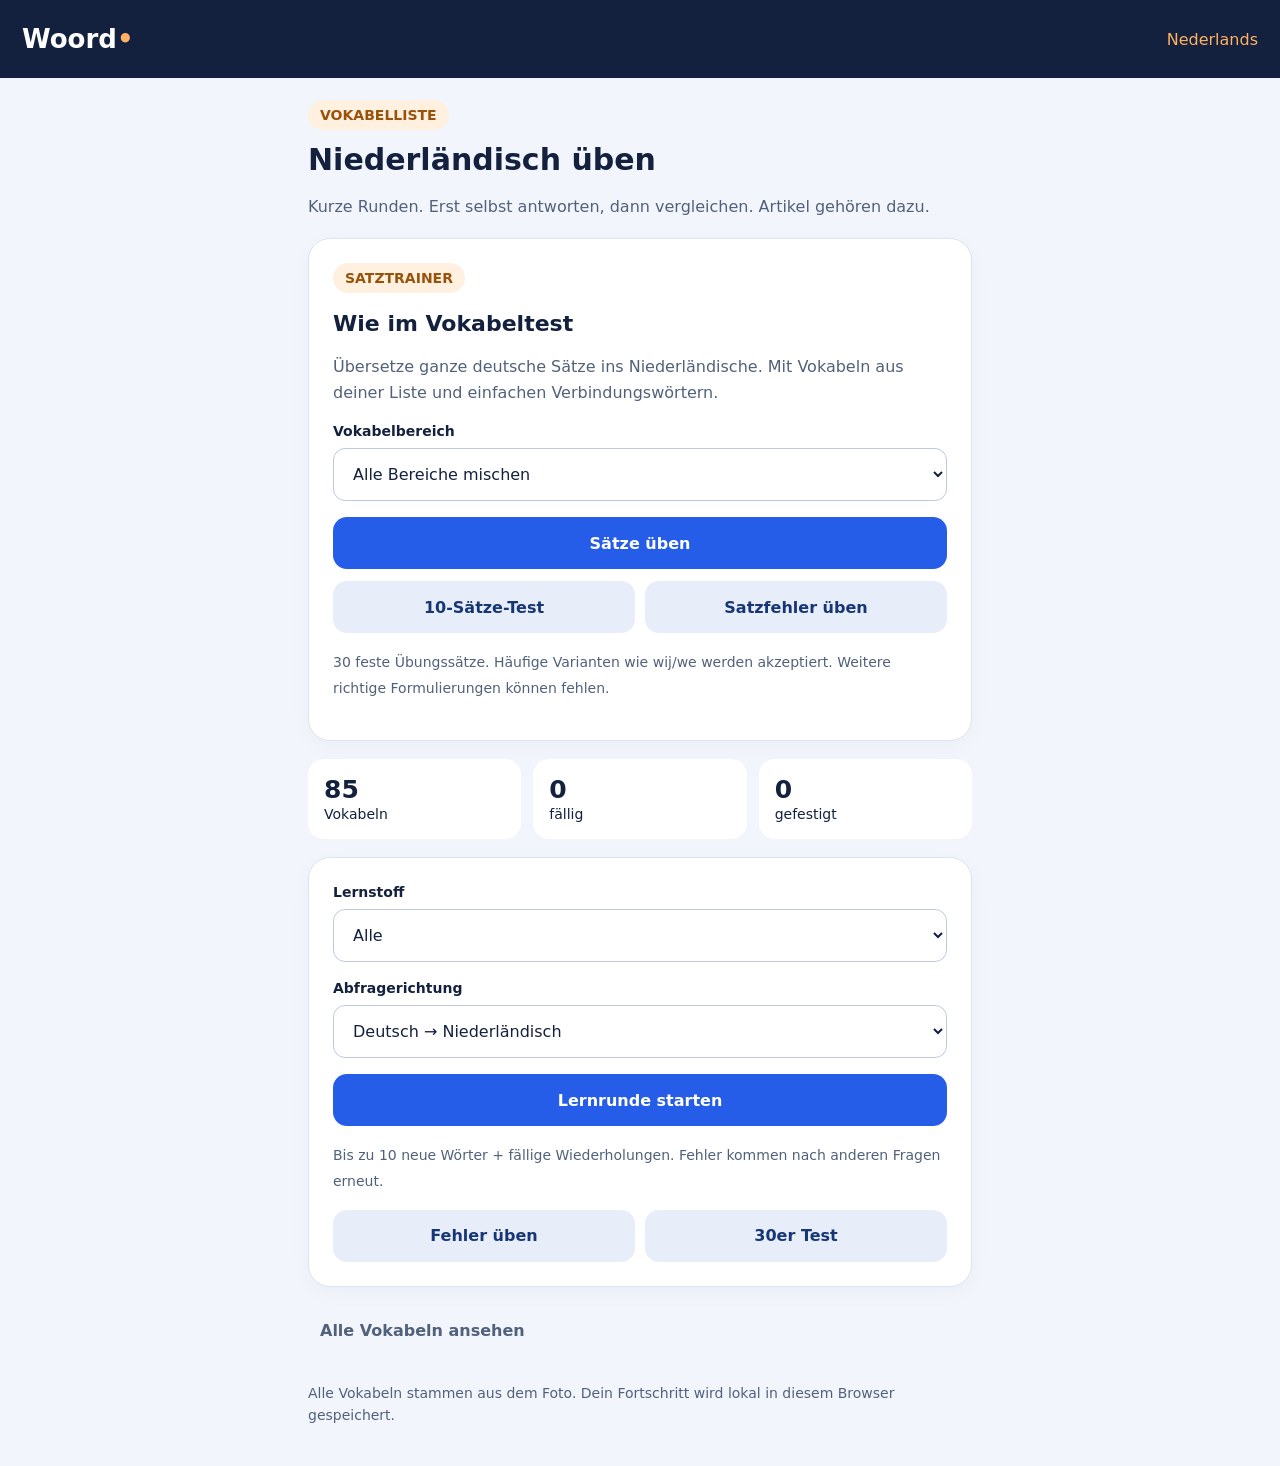
==== commit cf919248: "Add German-to-Dutch sentence practice and sentence tests to Woord" ====
--- a/woord/index.html
+++ b/woord/index.html
@@ -133,5 +133,41 @@
 function list(){app.innerHTML=`<button class="ghost" onclick="home()">Zur Übersicht</button><h1>Deine Vokabeln</h1><p class="muted">${pool().length} Einträge aus dem Foto</p><input id="search" placeholder="Wort suchen" aria-label="Wort suchen"><div class="card" id="words"></div>`;let render=()=>{let q=norm(document.getElementById('search').value);document.getElementById('words').innerHTML=pool().filter(w=>norm(w.nl+' '+w.de.join(' ')).includes(q)).map(w=>`<div class="word"><b>${esc(w.nl)}</b><span>${esc(w.de.join(' / '))}</span></div>`).join('')||'<p>Keine Treffer.</p>'};document.getElementById('search').oninput=render;render()}
 function editDistance(a,b){let row=Array.from({length:b.length+1},(_,i)=>i);for(let i=0;i<a.length;i++){let next=[i+1];for(let j=0;j<b.length;j++)next.push(Math.min(next[j]+1,row[j+1]+1,row[j]+(a[i]===b[j]?0:1)));row=next}return row[b.length]}
 function vocabExplain(w,answer){let correct=targets(w),a=norm(answer);if(direction==='nl'&&/^(de|het) /.test(w.nl)){let [article,...rest]=w.nl.split(' '),noun=rest.join(' ');if(a===norm(noun))return `Das Wort stimmt, aber der Artikel fehlt: ${article} ${noun}.`;if(a===norm((article==='de'?'het':'de')+' '+noun))return `Der Artikel ist vertauscht. Lerne die Verbindung ${w.nl}. De oder het lässt sich nicht sicher aus dem Deutschen ableiten.`;}if(correct.some(t=>norm(t).length>=3&&editDistance(a,norm(t))===1))return 'Fast richtig geschrieben. Vergleiche die Buchstaben mit der Lösung; die Schreibweise zählt mit.';return 'Merke dir Bedeutung, Artikel und Schreibweise. Das Wort kommt wieder.'}
+
+const SENTENCES=[["Ich esse eine Suppe.","Ik eet een soep.","D1","Bei ik steht eet: ik eet."],["Wir essen einen Pfannkuchen.","Wij eten een pannenkoek.|We eten een pannenkoek.","D1","Bei wij/we steht die Grundform eten."],["Die Suppe ist warm.","De soep is warm.","D1","Soep hat den Artikel de."],["Das Essen ist kalt.","Het eten is koud.","D1","Das Nomen Essen heißt het eten."],["Ich trinke Orangensaft.","Ik drink sinaasappelsap.","D1","Nach ik steht drink. Sinaasappelsap braucht hier keinen Artikel."],["Wir trinken Pfefferminztee.","Wij drinken muntthee.|We drinken muntthee.","D1","Bei wij/we steht drinken."],["Ich möchte einen Milchkaffee.","Ik wil een koffie verkeerd.|Ik wil graag een koffie verkeerd.","D1","Koffie verkeerd bedeutet Milchkaffee."],["Der Gast isst einen Salat.","De gast eet een salade.","D3","De gast ist Einzahl, deshalb eet."],["Die Kellnerin ist hier.","De serveerster is hier.","D3","Kellnerin heißt de serveerster."],["Der Kellner bringt die Suppe.","De ober brengt de soep.","D3","Bei de ober steht brengt."],["Ich möchte bezahlen.","Ik wil afrekenen.|Ik wil graag afrekenen.","D2","Nach wil bleibt afrekenen im Infinitiv und steht am Ende."],["Wir gehen hinein.","Wij gaan naar binnen.|We gaan naar binnen.","D2","Hinein heißt naar binnen."],["Ich schicke eine SMS.","Ik stuur een sms.","ÜB","Sturen wird bei ik zu stuur."],["Wir reden mit dem Kellner.","Wij praten met de ober.|We praten met de ober.","ÜB","Mit heißt met. Bei wij/we steht praten."],["Das Geschenk ist klein.","Het cadeau is klein.","ÜB","Cadeau hat den Artikel het."],["Ich weiß das Geburtsdatum.","Ik weet de geboortedatum.|Ik ken de geboortedatum.","D5","Geburtsdatum heißt de geboortedatum."],["Am Wochenende kann ich ausschlafen.","In het weekend kan ik uitslapen.","C4","Nach In het weekend steht das Verb kan vor ik."],["Unter der Woche üben wir.","Door de week oefenen wij.|Door de week oefenen we.","C4","Beginnt der Satz mit Door de week, steht oefenen vor wij/we."],["Am Montag esse ich eine Suppe.","Op maandag eet ik een soep.","C3","Nach Op maandag folgt zuerst eet, dann ik."],["Im Januar bin ich geboren.","In januari ben ik geboren.","C3","Monate stehen hier ohne de. Nach In januari folgt ben ik."],["Ich bin im Mai geboren.","Ik ben in mei geboren.","C5","Geboren steht am Satzende."],["Wir vergleichen die Getränke.","Wij vergelijken de dranken.|We vergelijken de dranken.","D2","Drank wird in der Mehrzahl dranken."],["Die Portion ist klein.","De portie is klein.","D1","Portie hat den Artikel de."],["Ich esse ein Brötchen mit gesundem Belag.","Ik eet een broodje gezond.","D2","Das ist die feste Bezeichnung broodje gezond."],["Ich möchte eine Tomatensuppe.","Ik wil een tomatensoep.|Ik wil graag een tomatensoep.","D2","Tomatensuppe heißt tomatensoep."],["Der Terminkalender fehlt.","De agenda ontbreekt.","ÜB","Ontbreken wird bei de agenda zu ontbreekt."],["Wir üben so viel wie möglich.","Wij oefenen zoveel mogelijk.|We oefenen zoveel mogelijk.","ÜB","So viel wie möglich heißt zoveel mogelijk."],["Die Schokoladenmilch ist kalt.","De chocomel is koud.","D1","Chocomel hat den Artikel de."],["Am Freitag trinken wir Mineralwasser.","Op vrijdag drinken wij mineraalwater.|Op vrijdag drinken we mineraalwater.|Op vrijdag drinken wij spa.|Op vrijdag drinken we spa.","C3","Nach Op vrijdag steht drinken vor wij/we."],["Ich möchte einen Schinken-Käse-Toast.","Ik wil een tosti ham kaas.|Ik wil een tosti ham/kaas.|Ik wil graag een tosti ham kaas.","D1","Die Bezeichnung lautet tosti ham/kaas."]].map((r,i)=>({id:i,de:r[0],nl:r[1].split('|'),group:r[2],tip:r[3]}));
+let sentenceSession=null;
+state.sentences=state.sentences||{};
+const originalHome=home;
+home=function(){sentenceSession=null;originalHome();const card=document.createElement('section');card.className='card';card.innerHTML='<span class="tag">SATZTRAINER</span><h2>Wie im Vokabeltest</h2><p class="muted">Übersetze ganze deutsche Sätze ins Niederländische. Mit Vokabeln aus deiner Liste und einfachen Verbindungswörtern.</p><label for="sentenceGroup">Vokabelbereich</label><select id="sentenceGroup"><option value="Alle">Alle Bereiche mischen</option>'+[...new Set(SENTENCES.map(s=>s.group))].map(g=>'<option>'+esc(g)+'</option>').join('')+'</select><button class="wide" onclick="startSentences(\'learn\')">Sätze üben</button><div class="row" style="margin-top:12px"><button class="secondary" onclick="startSentences(\'exam\')">10-Sätze-Test</button><button class="secondary" onclick="startSentences(\'errors\')">Satzfehler üben</button></div><p class="muted"><small>30 feste Übungssätze. Häufige Varianten wie wij/we werden akzeptiert. Weitere richtige Formulierungen können fehlen.</small></p>';app.insertBefore(card,app.querySelector('.stats'));};
+function startSentences(mode){
+const g=document.getElementById('sentenceGroup')?.value||'Alle';
+let p=SENTENCES.filter(s=>g==='Alle'||s.group===g);
+if(mode==='errors')p=p.filter(s=>state.sentences[s.id]?.wrong);
+if(!p.length){alert('In diesem Bereich gibt es noch keine Satzfehler.');return;}
+sentenceSession={mode,q:shuffle(p).slice(0,10),i:0,answers:[],graded:false,help:false,finished:false};
+renderSentence();
+}
+function renderSentence(){
+const s=sentenceSession;if(s.i>=s.q.length)return finishSentences();
+s.graded=false;s.help=false;const item=s.q[s.i];
+app.innerHTML='<button class="ghost" onclick="leaveSentences()">Runde beenden</button><p>'+ (s.mode==='exam'?'SATZTEST':'SÄTZE ÜBEN')+' · '+(s.i+1)+' / '+s.q.length+'</p><progress value="'+s.i+'" max="'+s.q.length+'"></progress><div class="card"><span class="tag">'+esc(item.group)+'</span><p class="muted">Übersetze den ganzen Satz ins Niederländische.</p><div class="prompt">'+esc(item.de)+'</div><form id="sentenceForm"><label for="sentenceAnswer">Deine Übersetzung</label><input id="sentenceAnswer" autocomplete="off" autocapitalize="none" spellcheck="false" placeholder="Schreibe den ganzen Satz"><button id="sentenceCheck" class="wide">Antwort abgeben</button></form><div id="sentenceFeedback" aria-live="polite"></div>'+(s.mode==='exam'?'':'<button id="sentenceHint" class="ghost" onclick="sentenceHint()">Lösung ansehen</button>')+'</div>';
+document.getElementById('sentenceForm').onsubmit=e=>{e.preventDefault();gradeSentence();};
+}
+function sentenceHint(){const s=sentenceSession;if(s.graded)return;s.help=true;document.getElementById('sentenceFeedback').innerHTML='<div class="feedback">'+esc(s.q[s.i].nl[0])+'<br><small>Mit Hilfe zählt die Antwort als Wiederholung.</small></div>';document.getElementById('sentenceHint').disabled=true;}
+function gradeSentence(){
+const s=sentenceSession;if(s.graded)return;const input=document.getElementById('sentenceAnswer'),a=input.value;if(!a.trim()&&!s.help){input.focus();return;}
+s.graded=true;const item=s.q[s.i],ok=!s.help&&item.nl.some(n=>norm(n)===norm(a));s.answers.push({item,answer:a,ok,help:s.help});
+input.disabled=true;document.getElementById('sentenceCheck').disabled=true;if(document.getElementById('sentenceHint'))document.getElementById('sentenceHint').disabled=true;
+document.getElementById('sentenceFeedback').innerHTML=(s.mode==='exam'?'':'<div class="feedback '+(ok?'good':'bad')+'"><b>'+(ok?'Richtig!':s.help?'Mit Hilfe geübt.':'Vergleiche mit der Musterlösung.')+'</b><br>'+esc(item.nl[0])+'<br><small>'+esc(item.tip)+'</small></div>')+'<button class="wide" onclick="nextSentence()">Weiter</button>';
+}
+function nextSentence(){sentenceSession.i++;renderSentence();}
+function leaveSentences(){if(confirm('Satzrunde beenden und bisherige Antworten auswerten?'))finishSentences();}
+function finishSentences(){
+const s=sentenceSession;if(!s||s.finished)return;s.finished=true;
+for(const a of s.answers){const old=state.sentences[a.item.id]||{seen:0,wrong:false};state.sentences[a.item.id]={seen:old.seen+1,wrong:!a.ok};}save();
+const wrong=s.answers.filter(a=>!a.ok);
+app.innerHTML='<span class="tag">SATZERGEBNIS</span><h1>'+s.answers.filter(a=>a.ok).length+' / '+s.answers.length+' richtig</h1><p class="muted">'+(s.mode==='exam'?'Test ohne Hinweise.':'Antworten mit angesehener Lösung zählen als Wiederholung.')+'</p><div class="card">'+(s.answers.length?s.answers.map(a=>'<div class="word"><b>'+esc(a.item.de)+'</b><span>Deine Antwort: '+esc(a.answer||'Lösung angesehen')+'</span><p class="feedback '+(a.ok?'good':'bad')+'">'+(a.ok?'Richtig.':'Musterlösung: '+esc(a.item.nl[0]))+'<br><small>'+esc(a.item.tip)+'</small></p></div>').join(''):'<p>Noch keine Sätze beantwortet.</p>')+'</div><button class="wide" onclick="home()">Zur Übersicht</button>'+(wrong.length?'<p class="muted">Deine Satzfehler sind gespeichert. Du kannst sie auf der Übersicht erneut üben.</p>':'');
+}
+
 home();
 </script></html>
